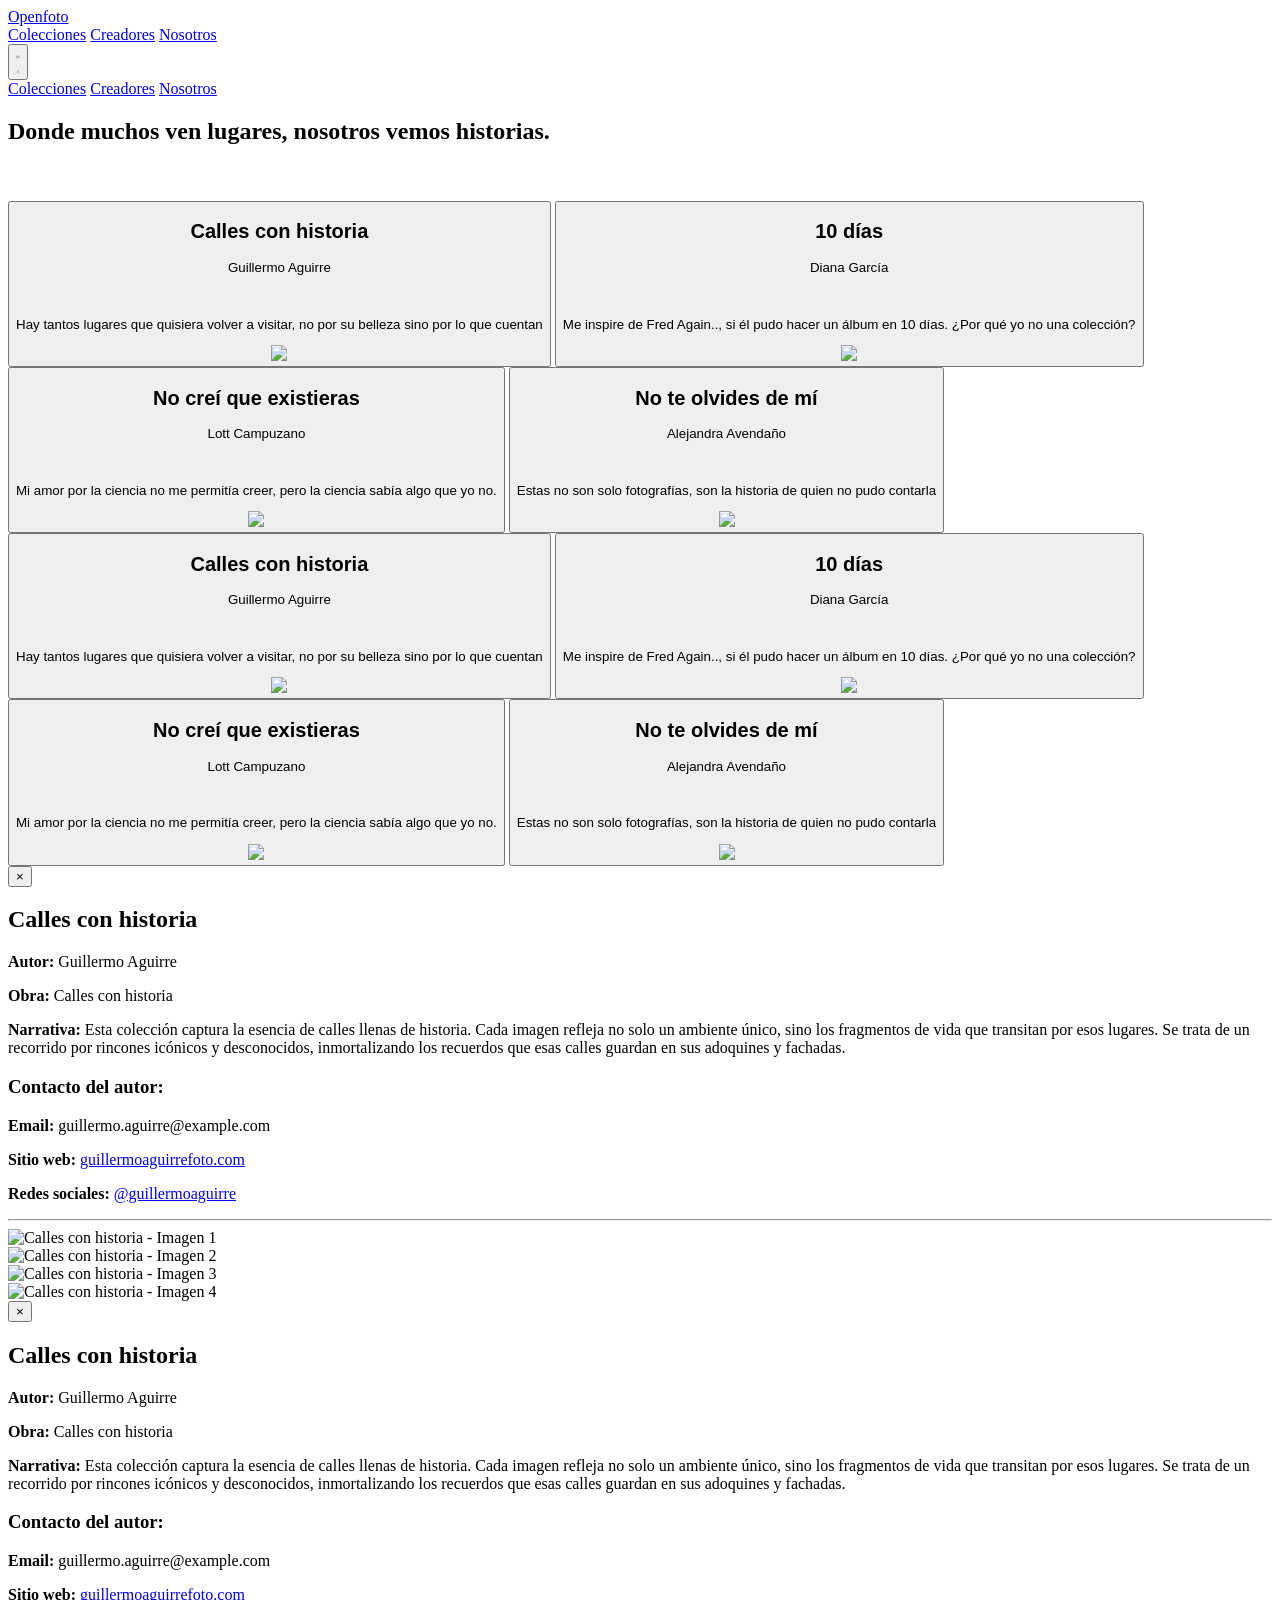
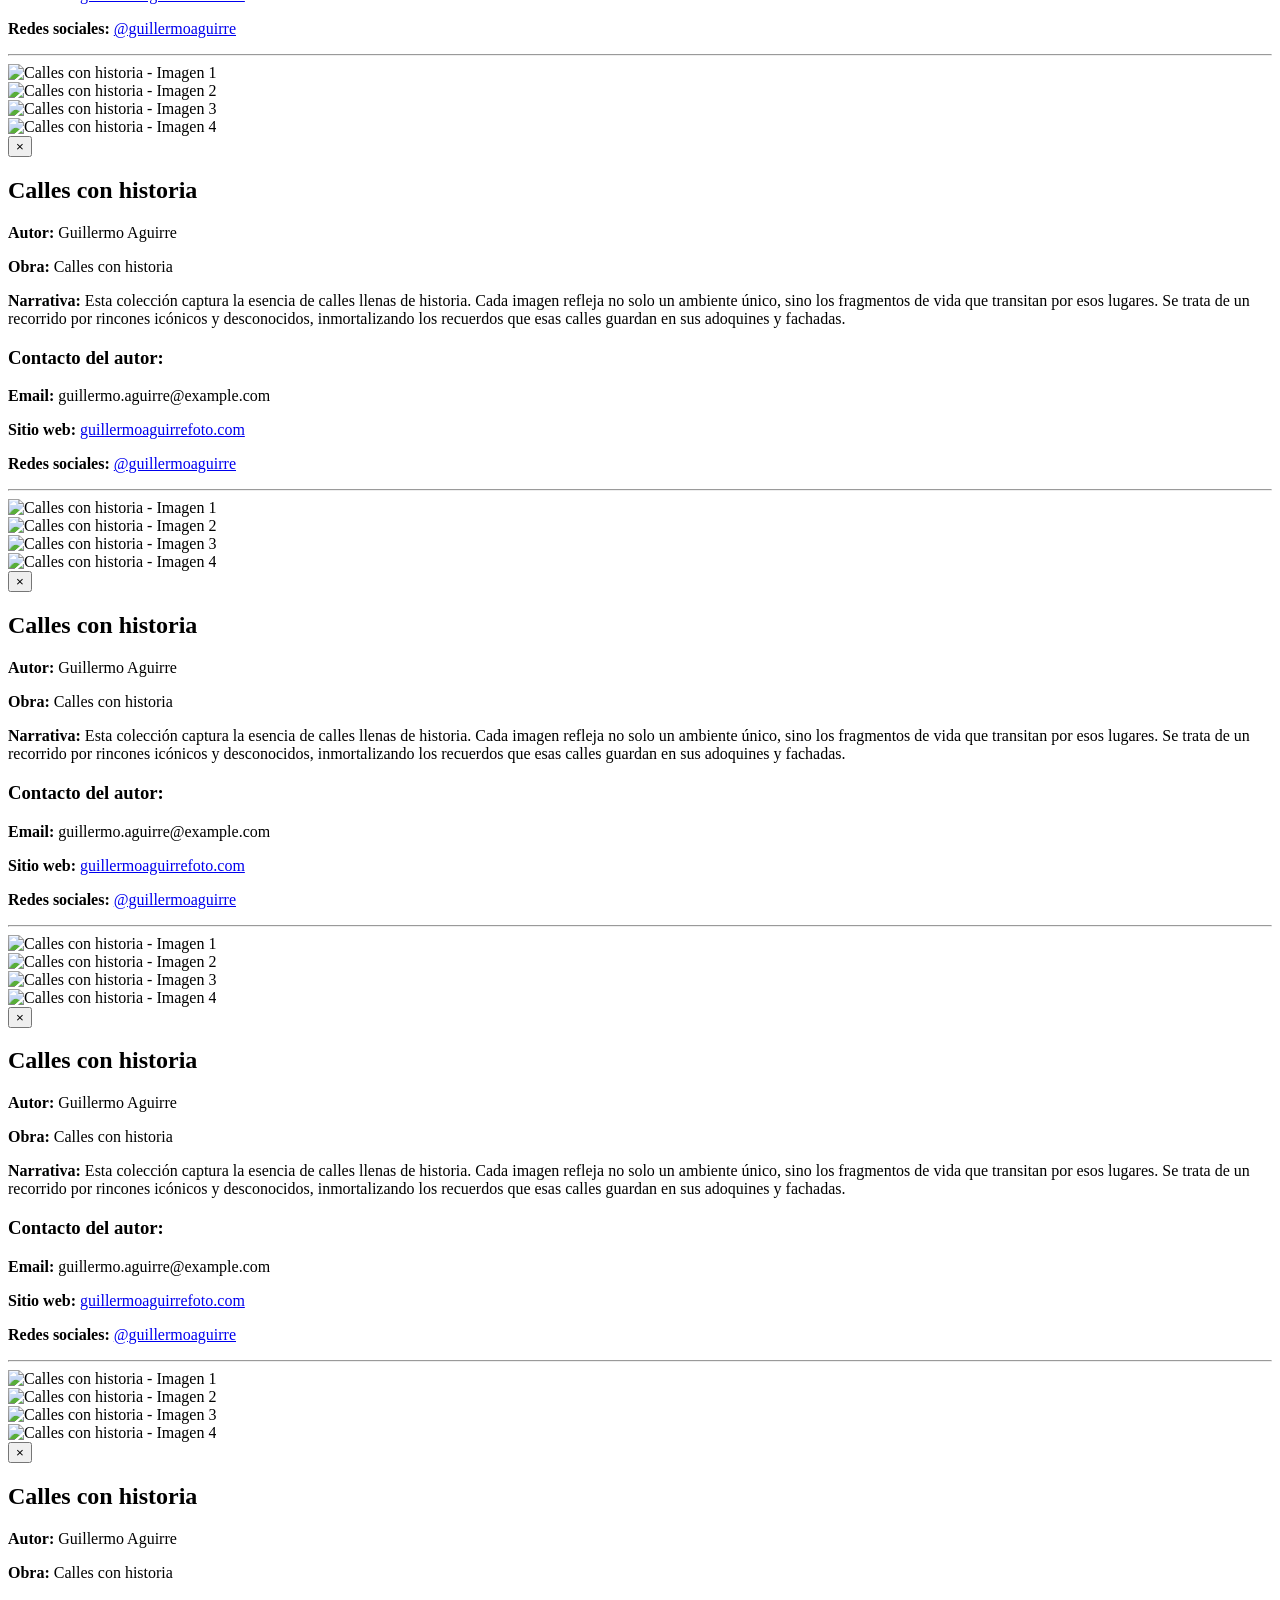
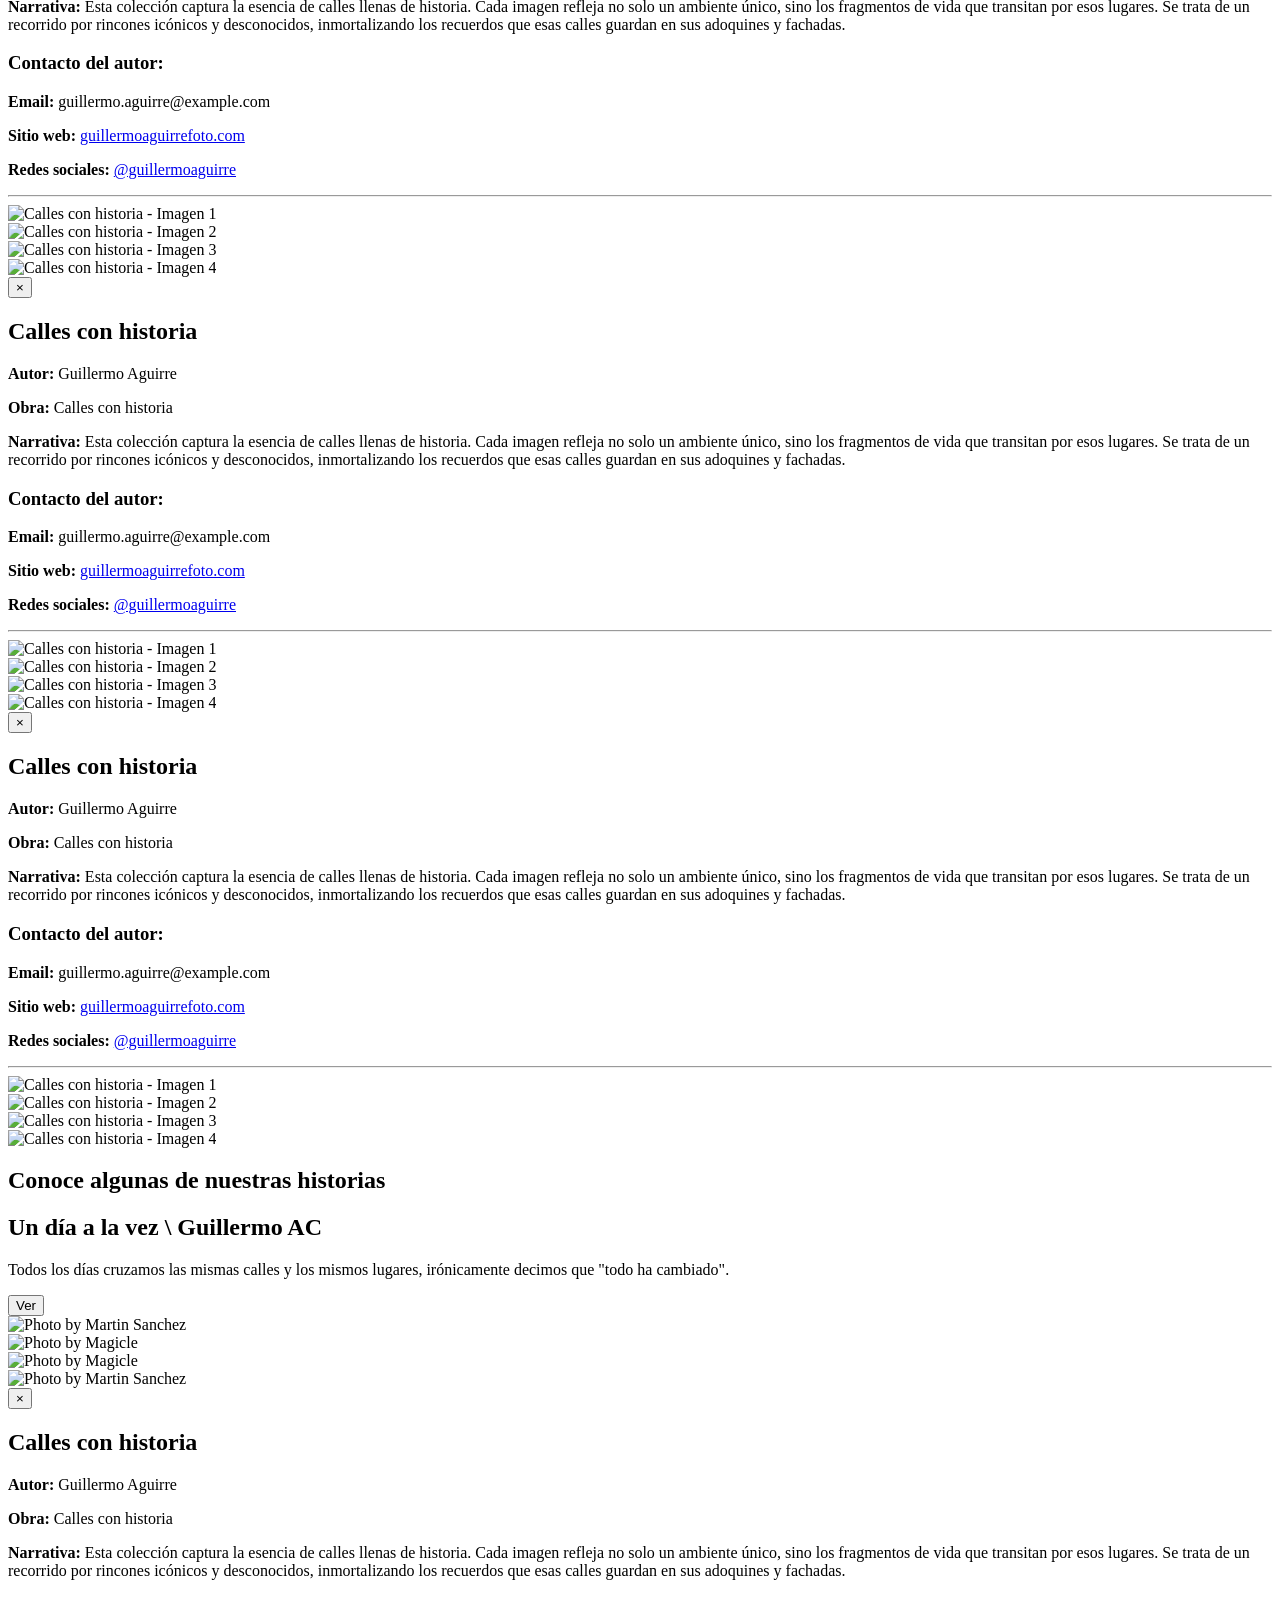
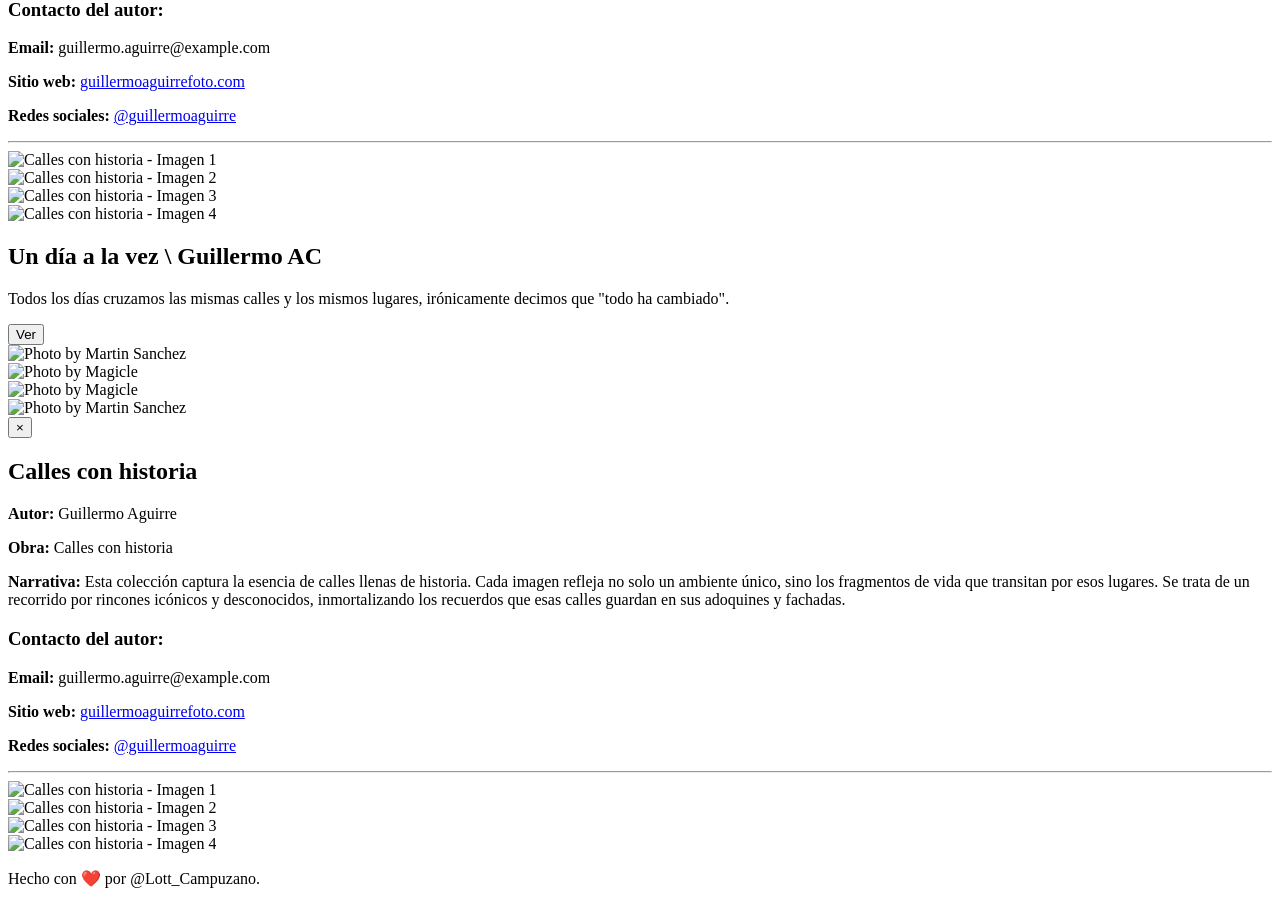
==== index.html @ e8ae9eb7 "Se corrijio la estructura del index Aweboooo" ====
<!DOCTYPE html>
<html lang="es">
<head>
    <meta charset="UTF-8">
    <meta content="width=device-width, initial-scale=1.0" name="viewport">
    <link href="./src/stylesTW.css" rel="stylesheet">
    <link href="https://fonts.googleapis.com" rel="preconnect">
    <link crossorigin href="https://fonts.gstatic.com" rel="preconnect">
    <link href="https://fonts.googleapis.com/css2?family=JetBrains+Mono:ital,wght@0,100..800;1,100..800&family=Noto+Serif:ital,wght@0,100..900;1,100..900&display=swap"
          rel="stylesheet">
    <link href="https://cdn.jsdelivr.net/npm/tailwindcss@3.3.3/dist/tailwind.min.css" rel="stylesheet">
    <title></title>
</head>
<body class="bg-zinc-900">
<header>

    <nav class="bg-zinc-900/60 backdrop-blur-sm py-2.5 z-50 fixed -top-1 right-0 left-0">
        <!-- Contenedor Principal -->
        <div class="flex items-center justify-between max-w-screen-xl px-4 mx-auto">
            <!-- Logo -->
            <a class="flex items-center" href="./index.html">
                <span class="text-xl font-semibold whitespace-nowrap text-zinc-50 ns-bold">Openfoto</span>
            </a>

            <!-- Menú de escritorio (visible en pantallas grandes) -->
            <div class="hidden lg:flex lg:space-x-8">
                <a class="block py-2 text-zinc-400 hover:text-yellow-600 jm-regular" href="./collections.html">Colecciones</a>
                <a class="block py-2 text-zinc-400 hover:text-yellow-600 jm-regular"
                   href="./creators.html">Creadores</a>
                <a class="block py-2 text-zinc-400 hover:text-yellow-600 jm-regular" href="./us.html">Nosotros</a>
            </div>

            <!-- Botón para menú móvil (visible solo en pantallas pequeñas) -->
            <button aria-controls="mobile-menu" aria-expanded="false"
                    class="lg:hidden inline-flex items-center p-2 text-sm text-zinc-400 hover:text-amber-500 rounded-lg focus:ring-2 focus:ring-zinc-600"
                    id="menu-toggle">
                <!-- Icono de hamburguesa -->
                <svg class="w-6 h-6" fill="none" id="menu-icon" stroke="currentColor" stroke-width="1.5"
                     viewBox="0 0 24 24" xmlns="http://www.w3.org/2000/svg">
                    <path d="M3.75 6.75h16.5M3.75 12h16.5m-16.5 5.25h16.5" stroke-linecap="round"
                          stroke-linejoin="round"/>
                </svg>
                <!-- Icono de cerrar -->
                <svg class="hidden w-6 h-6" fill="none" id="close-icon" stroke="currentColor"
                     stroke-width="1.5" viewBox="0 0 24 24" xmlns="http://www.w3.org/2000/svg">
                    <path d="M6 18 18 6M6 6l12 12" stroke-linecap="round" stroke-linejoin="round"/>
                </svg>
            </button>
        </div>

        <!-- Menú móvil (visible en pantallas pequeñas) -->
        <div class=" hidden flex flex-col items-start px-4 py-4" id="mobile-menu">
            <a class="block py-2 text-zinc-400 hover:text-yellow-600 jm-regular"
               href="./collections.html">Colecciones</a>
            <a class="block py-2 text-zinc-400 hover:text-yellow-600 jm-regular" href="./creators.html">Creadores</a>
            <a class="block py-2 text-zinc-400 hover:text-yellow-600 jm-regular" href="./us.html">Nosotros</a>
        </div>
    </nav>
</header>

<main>
    <section>

    </section>
    <section class="px-6 py-30 bg-w sm:py-15 lg:py-30 relative">
        <div class="container mx-auto">
            <!-- Título principal -->
            <h2 class="text-3xl ns-bold text-zinc-50 sm:text-3xl lg:text-5xl md:block">
                Donde muchos ven lugares, nosotros vemos
                <span class="block w-full ns-bold text-transparent bg-clip-text bg-gradient-to-r from-yellow-500 via-amber-600 to-red-700 lg:inline">
                historias.
            </span>
            </h2>
            <br>
            <br>
            <div class="grid grid-cols-2 gap-6 sm:grid-cols-2 md:grid-cols-4 lg:grid-cols-4">
                <!-- Primera Tarjeta -->
                <button class="relative" onclick="openModal('modal1')">
                    <div class="h-full relative overflow-clip group rounded-lg">
                        <div class="absolute bottom-0 lg:group-hover:top-0 left-0 w-full h-full lg:group-hover:bg-zinc-700/60 lg:group-hover:backdrop-blur-sm transition-all ease-in-out duration-500">
                            <div class="w-full h-full p-2 relative">
                                <div class="absolute bottom-0 lg:group-hover:bottom-24 text-white text-left transition-all ease-in-out duration-500">
                                    <h2 class="text-xl ns-bold text-zinc-50 mt-2 mb-0 pb-1">Calles con historia</h2>
                                    <p class="hidden lg:text-sm lg:block ns-light">Guillermo Aguirre</p>
                                    <br>
                                    <p class="hidden lg:group-hover:block text-sm jm-regular transition-all ease-in-out duration-500">
                                        Hay tantos lugares que quisiera volver a visitar, no por su belleza sino por lo
                                        que cuentan
                                    </p>
                                </div>
                            </div>
                        </div>
                        <img class="w-full h-48 sm:h-64 md:h-80 object-cover rounded-lg"
                             src="./src/img/20240801_142239.jpg">
                    </div>
                </button>

                <!-- Segunda Tarjeta -->
                <button class="relative" onclick="openModal('modal2')">
                    <div class="h-full relative overflow-clip group rounded-lg">
                        <div class="absolute bottom-0 lg:group-hover:top-0 left-0 w-full h-full lg:group-hover:bg-zinc-700/60 lg:group-hover:backdrop-blur-sm transition-all ease-in-out duration-500">
                            <div class="w-full h-full p-2 relative">
                                <div class="absolute bottom-0 lg:group-hover:bottom-24 text-white text-left transition-all ease-in-out duration-500">
                                    <h2 class="text-xl ns-bold text-zinc-50 mt-2 mb-0 pb-1">10 días</h2>
                                    <p class="hidden lg:text-sm lg:block ns-light">Diana García</p>
                                    <br>
                                    <p class="hidden lg:group-hover:block text-sm jm-regular transition-all ease-in-out duration-500">
                                        Me inspire de Fred Again.., si él pudo hacer un álbum en 10 días. ¿Por qué yo no
                                        una colección?
                                    </p>
                                </div>
                            </div>
                        </div>
                        <img class="w-full h-48 sm:h-64 md:h-80 object-cover rounded-lg"
                             src="./src/img/20250406_175626.jpg">
                    </div>
                </button>

                <!-- Tercera Tarjeta -->
                <button class="relative" onclick="openModal('modal3')">
                    <div class="h-full relative overflow-clip group rounded-lg">
                        <div class="absolute bottom-0 lg:group-hover:top-0 left-0 w-full h-full lg:group-hover:bg-zinc-700/60 lg:group-hover:backdrop-blur-sm transition-all ease-in-out duration-500">
                            <div class="w-full h-full p-2 relative">
                                <div class="absolute bottom-0 lg:group-hover:bottom-24 text-zinc-50 text-left transition-all ease-in-out duration-500">
                                    <h2 class="text-xl ns-bold text-zinc-50 mt-2 mb-0 pb-1">No creí que existieras</h2>
                                    <p class="hidden lg:text-sm lg:block ns-light">Lott Campuzano</p>
                                    <br>
                                    <p class="hidden lg:group-hover:block text-sm jm-regular transition-all ease-in-out duration-500">
                                        Mi amor por la ciencia no me permitía creer, pero la ciencia sabía algo que yo
                                        no.
                                    </p>
                                </div>
                            </div>
                        </div>
                        <img class="w-full h-48 sm:h-64 md:h-80 object-cover rounded-lg"
                             src="./src/img/20250405_182436 (2).jpg">
                    </div>
                </button>

                <!-- Cuarta Tarjeta -->
                <button class="relative" onclick="openModal('modal4')">
                    <div class="h-full relative overflow-clip group rounded-lg">
                        <div class="absolute bottom-0 lg:group-hover:top-0 left-0 w-full h-full lg:group-hover:bg-zinc-700/60 lg:group-hover:backdrop-blur-sm transition-all ease-in-out duration-500">
                            <div class="w-full h-full p-2 relative">
                                <div class="absolute bottom-0 lg:group-hover:bottom-24 text-white text-left transition-all ease-in-out duration-500">
                                    <h2 class="text-xl ns-bold text-zinc-50 mt-2 mb-0 pb-1">No te olvides de mí</h2>
                                    <p class="hidden lg:text-sm lg:block ns-light">Alejandra Avendaño</p>
                                    <br>
                                    <p class="hidden lg:group-hover:block text-sm jm-regular transition-all ease-in-out duration-500">
                                        Estas no son solo fotografías, son la historia de quien no pudo contarla
                                    </p>
                                </div>
                            </div>
                        </div>
                        <img class="w-full h-48 sm:h-64 md:h-80 object-cover rounded-lg"
                             src="./src/img/20240920_115804.jpg">
                    </div>
                </button>

                <!-- Primera Tarjeta -->
                <button class="relative" onclick="openModal('modal5')">
                    <div class="h-full relative overflow-clip group rounded-lg">
                        <div class="absolute bottom-0 lg:group-hover:top-0 left-0 w-full h-full lg:group-hover:bg-zinc-700/60 lg:group-hover:backdrop-blur-sm transition-all ease-in-out duration-500">
                            <div class="w-full h-full p-2 relative">
                                <div class="absolute bottom-0 lg:group-hover:bottom-24 text-white text-left transition-all ease-in-out duration-500">
                                    <h2 class="text-xl ns-bold text-zinc-50 mt-2 mb-0 pb-1">Calles con historia</h2>
                                    <p class="hidden lg:text-sm lg:block ns-light">Guillermo Aguirre</p>
                                    <br>
                                    <p class="hidden lg:group-hover:block text-sm jm-regular transition-all ease-in-out duration-500">
                                        Hay tantos lugares que quisiera volver a visitar, no por su belleza sino por lo
                                        que cuentan
                                    </p>
                                </div>
                            </div>
                        </div>
                        <img class="w-full h-48 sm:h-64 md:h-80 object-cover rounded-lg"
                             src="./src/img/20240801_142239.jpg">
                    </div>
                </button>

                <!-- Segunda Tarjeta -->
                <button class="relative" onclick="openModal('modal6')">
                    <div class="h-full relative overflow-clip group rounded-lg">
                        <div class="absolute bottom-0 lg:group-hover:top-0 left-0 w-full h-full lg:group-hover:bg-zinc-700/60 lg:group-hover:backdrop-blur-sm transition-all ease-in-out duration-500">
                            <div class="w-full h-full p-2 relative">
                                <div class="absolute bottom-0 lg:group-hover:bottom-24 text-white text-left transition-all ease-in-out duration-500">
                                    <h2 class="text-xl ns-bold text-zinc-50 mt-2 mb-0 pb-1">10 días</h2>
                                    <p class="hidden lg:text-sm lg:block ns-light">Diana García</p>
                                    <br>
                                    <p class="hidden lg:group-hover:block text-sm jm-regular transition-all ease-in-out duration-500">
                                        Me inspire de Fred Again.., si él pudo hacer un álbum en 10 días. ¿Por qué yo no
                                        una colección?
                                    </p>
                                </div>
                            </div>
                        </div>
                        <img class="w-full h-48 sm:h-64 md:h-80 object-cover rounded-lg"
                             src="./src/img/20250406_175626.jpg">
                    </div>
                </button>

                <!-- Tercera Tarjeta -->
                <button class="relative" onclick="openModal('modal7')">
                    <div class="h-full relative overflow-clip group rounded-lg">
                        <div class="absolute bottom-0 lg:group-hover:top-0 left-0 w-full h-full lg:group-hover:bg-zinc-700/60 lg:group-hover:backdrop-blur-sm transition-all ease-in-out duration-500">
                            <div class="w-full h-full p-2 relative">
                                <div class="absolute bottom-0 lg:group-hover:bottom-24 text-zinc-50 text-left transition-all ease-in-out duration-500">
                                    <h2 class="text-xl ns-bold text-zinc-50 mt-2 mb-0 pb-1">No creí que existieras</h2>
                                    <p class="hidden lg:text-sm lg:block ns-light">Lott Campuzano</p>
                                    <br>
                                    <p class="hidden lg:group-hover:block text-sm jm-regular transition-all ease-in-out duration-500">
                                        Mi amor por la ciencia no me permitía creer, pero la ciencia sabía algo que yo
                                        no.
                                    </p>
                                </div>
                            </div>
                        </div>
                        <img class="w-full h-48 sm:h-64 md:h-80 object-cover rounded-lg"
                             src="./src/img/20250405_182436 (2).jpg">
                    </div>
                </button>

                <!-- Cuarta Tarjeta -->
                <button class="relative" onclick="openModal('modal8')">
                    <div class="h-full relative overflow-clip group rounded-lg">
                        <div class="absolute bottom-0 lg:group-hover:top-0 left-0 w-full h-full lg:group-hover:bg-zinc-700/60 lg:group-hover:backdrop-blur-sm transition-all ease-in-out duration-500">
                            <div class="w-full h-full p-2 relative">
                                <div class="absolute bottom-0 lg:group-hover:bottom-24 text-white text-left transition-all ease-in-out duration-500">
                                    <h2 class="text-xl ns-bold text-zinc-50 mt-2 mb-0 pb-1">No te olvides de mí</h2>
                                    <p class="hidden lg:text-sm lg:block ns-light">Alejandra Avendaño</p>
                                    <br>
                                    <p class="hidden lg:group-hover:block text-sm jm-regular transition-all ease-in-out duration-500">
                                        Estas no son solo fotografías, son la historia de quien no pudo contarla
                                    </p>
                                </div>
                            </div>
                        </div>
                        <img class="w-full h-48 sm:h-64 md:h-80 object-cover rounded-lg"
                             src="./src/img/20240920_115804.jpg">
                    </div>
                </button>
            </div>
        </div>
        <div class="fixed inset-0 bg-zinc-900/60 backdrop-blur-sm hidden items-center justify-center z-50 overflow-y-auto py-10"
             id="modal1">
            <div class="bg-zinc-800 p-6 rounded-lg max-w-4xl w-full mx-auto text-left shadow-2xl shadow-zinc-300/50">
                <!-- Botón de cerrar -->
                <button class="text-zinc-50 hover:text-white float-right text-xl font-bold"
                        onclick="closeModal('modal1')">&times;
                </button>

                <!-- Título y descripción -->
                <h2 class="text-zinc-50 text-2xl ns-bold mb-4">Calles con historia</h2>
                <p class="jm-regular text-zinc-50 mb-2"><strong>Autor:</strong> Guillermo Aguirre</p>
                <p class="jm-regular text-zinc-50 mb-2"><strong>Obra:</strong> Calles con historia</p>
                <p class="jm-regular text-zinc-50 mb-4"><strong>Narrativa:</strong> Esta colección captura la esencia de
                    calles llenas de historia. Cada imagen refleja no solo un ambiente único, sino los fragmentos de
                    vida que transitan por esos lugares. Se trata de un recorrido por rincones icónicos y desconocidos,
                    inmortalizando los recuerdos que esas calles guardan en sus adoquines y fachadas.</p>
                <h3 class="text-zinc-50 text-xl ns-bold mb-2">Contacto del autor:</h3>
                <p class="jm-regular text-zinc-50 mb-2"><strong>Email:</strong> guillermo.aguirre@example.com</p>
                <p class="jm-regular text-zinc-50 mb-2"><strong>Sitio web:</strong> <a
                        class="text-amber-600 underline hover:text-amber-500" href="https://guillermoaguirrefoto.com"
                        target="_blank">guillermoaguirrefoto.com</a></p>
                <p class="jm-regular text-zinc-50"><strong>Redes sociales:</strong> <a
                        class="text-amber-600 underline hover:text-amber-500"
                        href="https://instagram.com/guillermoaguirre" target="_blank">@guillermoaguirre</a></p>
                <hr class="my-4 border-zinc-700">

                <!-- Información de contacto -->


                <!-- Contenedor de Galería -->
                <div class="p-0 rounded-lg shadow-lg pt-2">
                    <div class="grid grid-cols-2 md:grid-cols-3 gap-4">
                        <!-- Imagen 1 -->
                        <div class="group relative flex h-48 items-end overflow-hidden rounded-lg bg-gray-100 shadow-lg md:col-span-2 md:h-80">
                            <img alt="Calles con historia - Imagen 1"
                                 class="h-full w-full object-cover rounded-lg shadow-md"
                                 src="./src/img/20240801_142239.jpg">
                        </div>
                        <!-- Imagen 2 -->
                        <div class="rgroup relative flex h-48 items-end overflow-hidden rounded-lg bg-gray-100 shadow-lg md:h-80">
                            <img alt="Calles con historia - Imagen 2"
                                 class="h-full w-full object-cover rounded-lg shadow-md"
                                 src="./src/img/20240801_142239.jpg">
                        </div>
                        <!-- Imagen 3 -->
                        <div class="group relative flex h-48 items-end overflow-hidden rounded-lg bg-gray-100 shadow-lg md:h-80">
                            <img alt="Calles con historia - Imagen 3"
                                 class="h-full w-full object-cover rounded-lg shadow-md"
                                 src="./src/img/20240801_142239.jpg">
                        </div>
                        <!-- Imagen 4 -->
                        <div class="group relative flex h-48 items-end overflow-hidden rounded-lg bg-gray-100 shadow-lg md:col-span-2 md:h-80">
                            <img alt="Calles con historia - Imagen 4"
                                 class="h-full w-full object-cover rounded-lg shadow-md"
                                 src="./src/img/20240801_142239.jpg">
                        </div>
                    </div>
                </div>
            </div>
        </div>

        <!-- Modal 2 -->
        <div class="fixed inset-0 bg-zinc-900/60 backdrop-blur-sm hidden items-center justify-center z-50" id="modal2">
            <div class="  bg-zinc-800 p-6 rounded-lg max-w-4xl w-full mx-auto text-left shadow-2xl shadow-zinc-300/50">
                <!-- Botón de cerrar -->
                <button class="text-zinc-50 hover:text-white float-right text-xl font-bold"
                        onclick="closeModal('modal2')">&times;
                </button>

                <h2 class="text-zinc-50 text-2xl ns-bold mb-4">Calles con historia</h2>
                <p class="jm-regular text-zinc-50 mb-2"><strong>Autor:</strong> Guillermo Aguirre</p>
                <p class="jm-regular text-zinc-50 mb-2"><strong>Obra:</strong> Calles con historia</p>
                <p class="jm-regular text-zinc-50 mb-4"><strong>Narrativa:</strong> Esta colección captura la esencia de
                    calles llenas de historia. Cada imagen refleja no solo un ambiente único, sino los fragmentos de
                    vida que transitan por esos lugares. Se trata de un recorrido por rincones icónicos y desconocidos,
                    inmortalizando los recuerdos que esas calles guardan en sus adoquines y fachadas.</p>
                <h3 class="text-zinc-50 text-xl ns-bold mb-2">Contacto del autor:</h3>
                <p class="jm-regular text-zinc-50 mb-2"><strong>Email:</strong> guillermo.aguirre@example.com</p>
                <p class="jm-regular text-zinc-50 mb-2"><strong>Sitio web:</strong> <a
                        class="text-amber-600 underline hover:text-amber-500" href="https://guillermoaguirrefoto.com"
                        target="_blank">guillermoaguirrefoto.com</a></p>
                <p class="jm-regular text-zinc-50"><strong>Redes sociales:</strong> <a
                        class="text-amber-600 underline hover:text-amber-500"
                        href="https://instagram.com/guillermoaguirre" target="_blank">@guillermoaguirre</a></p>
                <hr class="my-4 border-zinc-700">

                <!-- Información de contacto -->


                <!-- Contenedor de Galería -->
                <div class="p-0 rounded-lg shadow-lg pt-2">
                    <div class="grid grid-cols-2 md:grid-cols-3 gap-4">
                        <!-- Imagen 1 -->
                        <div class="group relative flex h-48 items-end overflow-hidden rounded-lg bg-gray-100 shadow-lg md:col-span-2 md:h-80">
                            <img alt="Calles con historia - Imagen 1"
                                 class="h-full w-full object-cover rounded-lg shadow-md"
                                 src="./src/img/20240801_142239.jpg">
                        </div>
                        <!-- Imagen 2 -->
                        <div class="rgroup relative flex h-48 items-end overflow-hidden rounded-lg bg-gray-100 shadow-lg md:h-80">
                            <img alt="Calles con historia - Imagen 2"
                                 class="h-full w-full object-cover rounded-lg shadow-md"
                                 src="./src/img/20240801_142239.jpg">
                        </div>
                        <!-- Imagen 3 -->
                        <div class="group relative flex h-48 items-end overflow-hidden rounded-lg bg-gray-100 shadow-lg md:h-80">
                            <img alt="Calles con historia - Imagen 3"
                                 class="h-full w-full object-cover rounded-lg shadow-md"
                                 src="./src/img/20240801_142239.jpg">
                        </div>
                        <!-- Imagen 4 -->
                        <div class="group relative flex h-48 items-end overflow-hidden rounded-lg bg-gray-100 shadow-lg md:col-span-2 md:h-80">
                            <img alt="Calles con historia - Imagen 4"
                                 class="h-full w-full object-cover rounded-lg shadow-md"
                                 src="./src/img/20240801_142239.jpg">
                        </div>
                    </div>
                </div>
            </div>
        </div>

        <!-- Modal 3 -->
        <div class="fixed inset-0 bg-zinc-900/60 backdrop-blur-sm hidden items-center justify-center z-50" id="modal3">
            <div class="  bg-zinc-800 p-6 rounded-lg max-w-4xl w-full mx-auto text-left shadow-2xl shadow-zinc-300/50">
                <!-- Botón de cerrar -->
                <button class="text-zinc-50 hover:text-white float-right text-xl font-bold"
                        onclick="closeModal('modal3')">&times;
                </button>

                <!-- Título y descripción -->
                <h2 class="text-zinc-50 text-2xl ns-bold mb-4">Calles con historia</h2>
                <p class="jm-regular text-zinc-50 mb-2"><strong>Autor:</strong> Guillermo Aguirre</p>
                <p class="jm-regular text-zinc-50 mb-2"><strong>Obra:</strong> Calles con historia</p>
                <p class="jm-regular text-zinc-50 mb-4"><strong>Narrativa:</strong> Esta colección captura la esencia de
                    calles llenas de historia. Cada imagen refleja no solo un ambiente único, sino los fragmentos de
                    vida que transitan por esos lugares. Se trata de un recorrido por rincones icónicos y desconocidos,
                    inmortalizando los recuerdos que esas calles guardan en sus adoquines y fachadas.</p>
                <h3 class="text-zinc-50 text-xl ns-bold mb-2">Contacto del autor:</h3>
                <p class="jm-regular text-zinc-50 mb-2"><strong>Email:</strong> guillermo.aguirre@example.com</p>
                <p class="jm-regular text-zinc-50 mb-2"><strong>Sitio web:</strong> <a
                        class="text-amber-600 underline hover:text-amber-500" href="https://guillermoaguirrefoto.com"
                        target="_blank">guillermoaguirrefoto.com</a></p>
                <p class="jm-regular text-zinc-50"><strong>Redes sociales:</strong> <a
                        class="text-amber-600 underline hover:text-amber-500"
                        href="https://instagram.com/guillermoaguirre" target="_blank">@guillermoaguirre</a></p>
                <hr class="my-4 border-zinc-700">

                <!-- Información de contacto -->


                <!-- Contenedor de Galería -->
                <div class="p-0 rounded-lg shadow-lg pt-2">
                    <div class="grid grid-cols-2 md:grid-cols-3 gap-4">
                        <!-- Imagen 1 -->
                        <div class="group relative flex h-48 items-end overflow-hidden rounded-lg bg-gray-100 shadow-lg md:col-span-2 md:h-80">
                            <img alt="Calles con historia - Imagen 1"
                                 class="h-full w-full object-cover rounded-lg shadow-md"
                                 src="./src/img/20240801_142239.jpg">
                        </div>
                        <!-- Imagen 2 -->
                        <div class="rgroup relative flex h-48 items-end overflow-hidden rounded-lg bg-gray-100 shadow-lg md:h-80">
                            <img alt="Calles con historia - Imagen 2"
                                 class="h-full w-full object-cover rounded-lg shadow-md"
                                 src="./src/img/20240801_142239.jpg">
                        </div>
                        <!-- Imagen 3 -->
                        <div class="group relative flex h-48 items-end overflow-hidden rounded-lg bg-gray-100 shadow-lg md:h-80">
                            <img alt="Calles con historia - Imagen 3"
                                 class="h-full w-full object-cover rounded-lg shadow-md"
                                 src="./src/img/20240801_142239.jpg">
                        </div>
                        <!-- Imagen 4 -->
                        <div class="group relative flex h-48 items-end overflow-hidden rounded-lg bg-gray-100 shadow-lg md:col-span-2 md:h-80">
                            <img alt="Calles con historia - Imagen 4"
                                 class="h-full w-full object-cover rounded-lg shadow-md"
                                 src="./src/img/20240801_142239.jpg">
                        </div>
                    </div>
                </div>
            </div>
        </div>

        <!-- Modal 4 -->
        <div class="fixed inset-0 bg-zinc-900/60 backdrop-blur-sm hidden items-center justify-center z-50" id="modal4">
            <div class="  bg-zinc-800 p-6 rounded-lg max-w-4xl w-full mx-auto text-left shadow-2xl shadow-zinc-300/50">
                <!-- Botón de cerrar -->
                <button class="text-zinc-50 hover:text-white float-right text-xl font-bold"
                        onclick="closeModal('modal4')">&times;
                </button>

                <!-- Título y descripción -->
                <h2 class="text-zinc-50 text-2xl ns-bold mb-4">Calles con historia</h2>
                <p class="jm-regular text-zinc-50 mb-2"><strong>Autor:</strong> Guillermo Aguirre</p>
                <p class="jm-regular text-zinc-50 mb-2"><strong>Obra:</strong> Calles con historia</p>
                <p class="jm-regular text-zinc-50 mb-4"><strong>Narrativa:</strong> Esta colección captura la esencia de
                    calles llenas de historia. Cada imagen refleja no solo un ambiente único, sino los fragmentos de
                    vida que transitan por esos lugares. Se trata de un recorrido por rincones icónicos y desconocidos,
                    inmortalizando los recuerdos que esas calles guardan en sus adoquines y fachadas.</p>
                <h3 class="text-zinc-50 text-xl ns-bold mb-2">Contacto del autor:</h3>
                <p class="jm-regular text-zinc-50 mb-2"><strong>Email:</strong> guillermo.aguirre@example.com</p>
                <p class="jm-regular text-zinc-50 mb-2"><strong>Sitio web:</strong> <a
                        class="text-amber-600 underline hover:text-amber-500" href="https://guillermoaguirrefoto.com"
                        target="_blank">guillermoaguirrefoto.com</a></p>
                <p class="jm-regular text-zinc-50"><strong>Redes sociales:</strong> <a
                        class="text-amber-600 underline hover:text-amber-500"
                        href="https://instagram.com/guillermoaguirre" target="_blank">@guillermoaguirre</a></p>
                <hr class="my-4 border-zinc-700">

                <!-- Información de contacto -->


                <!-- Contenedor de Galería -->
                <div class="p-0 rounded-lg shadow-lg pt-2">
                    <div class="grid grid-cols-2 md:grid-cols-3 gap-4">
                        <!-- Imagen 1 -->
                        <div class="group relative flex h-48 items-end overflow-hidden rounded-lg bg-gray-100 shadow-lg md:col-span-2 md:h-80">
                            <img alt="Calles con historia - Imagen 1"
                                 class="h-full w-full object-cover rounded-lg shadow-md"
                                 src="./src/img/20240801_142239.jpg">
                        </div>
                        <!-- Imagen 2 -->
                        <div class="rgroup relative flex h-48 items-end overflow-hidden rounded-lg bg-gray-100 shadow-lg md:h-80">
                            <img alt="Calles con historia - Imagen 2"
                                 class="h-full w-full object-cover rounded-lg shadow-md"
                                 src="./src/img/20240801_142239.jpg">
                        </div>
                        <!-- Imagen 3 -->
                        <div class="group relative flex h-48 items-end overflow-hidden rounded-lg bg-gray-100 shadow-lg md:h-80">
                            <img alt="Calles con historia - Imagen 3"
                                 class="h-full w-full object-cover rounded-lg shadow-md"
                                 src="./src/img/20240801_142239.jpg">
                        </div>
                        <!-- Imagen 4 -->
                        <div class="group relative flex h-48 items-end overflow-hidden rounded-lg bg-gray-100 shadow-lg md:col-span-2 md:h-80">
                            <img alt="Calles con historia - Imagen 4"
                                 class="h-full w-full object-cover rounded-lg shadow-md"
                                 src="./src/img/20240801_142239.jpg">
                        </div>
                    </div>
                </div>
            </div>
        </div>

        <div class="fixed inset-0 bg-zinc-900/60 backdrop-blur-sm hidden items-center justify-center z-50" id="modal5">
            <div class="  bg-zinc-800 p-6 rounded-lg max-w-4xl w-full mx-auto text-left shadow-2xl shadow-zinc-300/50">
                <!-- Botón de cerrar -->
                <button class="text-zinc-50 hover:text-white float-right text-xl font-bold"
                        onclick="closeModal('modal5')">&times;
                </button>

                <h2 class="text-zinc-50 text-2xl ns-bold mb-4">Calles con historia</h2>
                <p class="jm-regular text-zinc-50 mb-2"><strong>Autor:</strong> Guillermo Aguirre</p>
                <p class="jm-regular text-zinc-50 mb-2"><strong>Obra:</strong> Calles con historia</p>
                <p class="jm-regular text-zinc-50 mb-4"><strong>Narrativa:</strong> Esta colección captura la esencia de
                    calles llenas de historia. Cada imagen refleja no solo un ambiente único, sino los fragmentos de
                    vida que transitan por esos lugares. Se trata de un recorrido por rincones icónicos y desconocidos,
                    inmortalizando los recuerdos que esas calles guardan en sus adoquines y fachadas.</p>
                <h3 class="text-zinc-50 text-xl ns-bold mb-2">Contacto del autor:</h3>
                <p class="jm-regular text-zinc-50 mb-2"><strong>Email:</strong> guillermo.aguirre@example.com</p>
                <p class="jm-regular text-zinc-50 mb-2"><strong>Sitio web:</strong> <a
                        class="text-amber-600 underline hover:text-amber-500" href="https://guillermoaguirrefoto.com"
                        target="_blank">guillermoaguirrefoto.com</a></p>
                <p class="jm-regular text-zinc-50"><strong>Redes sociales:</strong> <a
                        class="text-amber-600 underline hover:text-amber-500"
                        href="https://instagram.com/guillermoaguirre" target="_blank">@guillermoaguirre</a></p>
                <hr class="my-4 border-zinc-700">

                <!-- Información de contacto -->


                <!-- Contenedor de Galería -->
                <div class="p-0 rounded-lg shadow-lg pt-2">
                    <div class="grid grid-cols-2 md:grid-cols-3 gap-4">
                        <!-- Imagen 1 -->
                        <div class="group relative flex h-48 items-end overflow-hidden rounded-lg bg-gray-100 shadow-lg md:col-span-2 md:h-80">
                            <img alt="Calles con historia - Imagen 1"
                                 class="h-full w-full object-cover rounded-lg shadow-md"
                                 src="./src/img/20240801_142239.jpg">
                        </div>
                        <!-- Imagen 2 -->
                        <div class="rgroup relative flex h-48 items-end overflow-hidden rounded-lg bg-gray-100 shadow-lg md:h-80">
                            <img alt="Calles con historia - Imagen 2"
                                 class="h-full w-full object-cover rounded-lg shadow-md"
                                 src="./src/img/20240801_142239.jpg">
                        </div>
                        <!-- Imagen 3 -->
                        <div class="group relative flex h-48 items-end overflow-hidden rounded-lg bg-gray-100 shadow-lg md:h-80">
                            <img alt="Calles con historia - Imagen 3"
                                 class="h-full w-full object-cover rounded-lg shadow-md"
                                 src="./src/img/20240801_142239.jpg">
                        </div>
                        <!-- Imagen 4 -->
                        <div class="group relative flex h-48 items-end overflow-hidden rounded-lg bg-gray-100 shadow-lg md:col-span-2 md:h-80">
                            <img alt="Calles con historia - Imagen 4"
                                 class="h-full w-full object-cover rounded-lg shadow-md"
                                 src="./src/img/20240801_142239.jpg">
                        </div>
                    </div>
                </div>
            </div>
        </div>

        <!-- Modal 2 -->
        <div class="fixed inset-0 bg-zinc-900/60 backdrop-blur-sm hidden items-center justify-center z-50" id="modal6">
            <div class="  bg-zinc-800 p-6 rounded-lg max-w-4xl w-full mx-auto text-left shadow-2xl shadow-zinc-300/50">
                <!-- Botón de cerrar -->
                <button class="text-zinc-50 hover:text-white float-right text-xl font-bold"
                        onclick="closeModal('modal6')">&times;
                </button>

                <!-- Título y descripción -->
                <h2 class="text-zinc-50 text-2xl ns-bold mb-4">Calles con historia</h2>
                <p class="jm-regular text-zinc-50 mb-2"><strong>Autor:</strong> Guillermo Aguirre</p>
                <p class="jm-regular text-zinc-50 mb-2"><strong>Obra:</strong> Calles con historia</p>
                <p class="jm-regular text-zinc-50 mb-4"><strong>Narrativa:</strong> Esta colección captura la esencia de
                    calles llenas de historia. Cada imagen refleja no solo un ambiente único, sino los fragmentos de
                    vida que transitan por esos lugares. Se trata de un recorrido por rincones icónicos y desconocidos,
                    inmortalizando los recuerdos que esas calles guardan en sus adoquines y fachadas.</p>
                <h3 class="text-zinc-50 text-xl ns-bold mb-2">Contacto del autor:</h3>
                <p class="jm-regular text-zinc-50 mb-2"><strong>Email:</strong> guillermo.aguirre@example.com</p>
                <p class="jm-regular text-zinc-50 mb-2"><strong>Sitio web:</strong> <a
                        class="text-amber-600 underline hover:text-amber-500" href="https://guillermoaguirrefoto.com"
                        target="_blank">guillermoaguirrefoto.com</a></p>
                <p class="jm-regular text-zinc-50"><strong>Redes sociales:</strong> <a
                        class="text-amber-600 underline hover:text-amber-500"
                        href="https://instagram.com/guillermoaguirre" target="_blank">@guillermoaguirre</a></p>
                <hr class="my-4 border-zinc-700">

                <!-- Información de contacto -->


                <!-- Contenedor de Galería -->
                <div class="p-0 rounded-lg shadow-lg pt-2">
                    <div class="grid grid-cols-2 md:grid-cols-3 gap-4">
                        <!-- Imagen 1 -->
                        <div class="group relative flex h-48 items-end overflow-hidden rounded-lg bg-gray-100 shadow-lg md:col-span-2 md:h-80">
                            <img alt="Calles con historia - Imagen 1"
                                 class="h-full w-full object-cover rounded-lg shadow-md"
                                 src="./src/img/20240801_142239.jpg">
                        </div>
                        <!-- Imagen 2 -->
                        <div class="rgroup relative flex h-48 items-end overflow-hidden rounded-lg bg-gray-100 shadow-lg md:h-80">
                            <img alt="Calles con historia - Imagen 2"
                                 class="h-full w-full object-cover rounded-lg shadow-md"
                                 src="./src/img/20240801_142239.jpg">
                        </div>
                        <!-- Imagen 3 -->
                        <div class="group relative flex h-48 items-end overflow-hidden rounded-lg bg-gray-100 shadow-lg md:h-80">
                            <img alt="Calles con historia - Imagen 3"
                                 class="h-full w-full object-cover rounded-lg shadow-md"
                                 src="./src/img/20240801_142239.jpg">
                        </div>
                        <!-- Imagen 4 -->
                        <div class="group relative flex h-48 items-end overflow-hidden rounded-lg bg-gray-100 shadow-lg md:col-span-2 md:h-80">
                            <img alt="Calles con historia - Imagen 4"
                                 class="h-full w-full object-cover rounded-lg shadow-md"
                                 src="./src/img/20240801_142239.jpg">
                        </div>
                    </div>
                </div>
            </div>
        </div>

        <!-- Modal 3 -->
        <div class="fixed inset-0 bg-zinc-900/60 backdrop-blur-sm hidden items-center justify-center z-50" id="modal7">
            <div class="  bg-zinc-800 p-6 rounded-lg max-w-4xl w-full mx-auto text-left shadow-2xl shadow-zinc-300/50">
                <!-- Botón de cerrar -->
                <button class="text-zinc-50 hover:text-white float-right text-xl font-bold"
                        onclick="closeModal('modal7')">&times;
                </button>

                <!-- Título y descripción -->
                <h2 class="text-zinc-50 text-2xl ns-bold mb-4">Calles con historia</h2>
                <p class="jm-regular text-zinc-50 mb-2"><strong>Autor:</strong> Guillermo Aguirre</p>
                <p class="jm-regular text-zinc-50 mb-2"><strong>Obra:</strong> Calles con historia</p>
                <p class="jm-regular text-zinc-50 mb-4"><strong>Narrativa:</strong> Esta colección captura la esencia de
                    calles llenas de historia. Cada imagen refleja no solo un ambiente único, sino los fragmentos de
                    vida que transitan por esos lugares. Se trata de un recorrido por rincones icónicos y desconocidos,
                    inmortalizando los recuerdos que esas calles guardan en sus adoquines y fachadas.</p>
                <h3 class="text-zinc-50 text-xl ns-bold mb-2">Contacto del autor:</h3>
                <p class="jm-regular text-zinc-50 mb-2"><strong>Email:</strong> guillermo.aguirre@example.com</p>
                <p class="jm-regular text-zinc-50 mb-2"><strong>Sitio web:</strong> <a
                        class="text-amber-600 underline hover:text-amber-500" href="https://guillermoaguirrefoto.com"
                        target="_blank">guillermoaguirrefoto.com</a></p>
                <p class="jm-regular text-zinc-50"><strong>Redes sociales:</strong> <a
                        class="text-amber-600 underline hover:text-amber-500"
                        href="https://instagram.com/guillermoaguirre" target="_blank">@guillermoaguirre</a></p>
                <hr class="my-4 border-zinc-700">

                <!-- Información de contacto -->


                <!-- Contenedor de Galería -->
                <div class="p-0 rounded-lg shadow-lg pt-2">
                    <div class="grid grid-cols-2 md:grid-cols-3 gap-4">
                        <!-- Imagen 1 -->
                        <div class="group relative flex h-48 items-end overflow-hidden rounded-lg bg-gray-100 shadow-lg md:col-span-2 md:h-80">
                            <img alt="Calles con historia - Imagen 1"
                                 class="h-full w-full object-cover rounded-lg shadow-md"
                                 src="./src/img/20240801_142239.jpg">
                        </div>
                        <!-- Imagen 2 -->
                        <div class="rgroup relative flex h-48 items-end overflow-hidden rounded-lg bg-gray-100 shadow-lg md:h-80">
                            <img alt="Calles con historia - Imagen 2"
                                 class="h-full w-full object-cover rounded-lg shadow-md"
                                 src="./src/img/20240801_142239.jpg">
                        </div>
                        <!-- Imagen 3 -->
                        <div class="group relative flex h-48 items-end overflow-hidden rounded-lg bg-gray-100 shadow-lg md:h-80">
                            <img alt="Calles con historia - Imagen 3"
                                 class="h-full w-full object-cover rounded-lg shadow-md"
                                 src="./src/img/20240801_142239.jpg">
                        </div>
                        <!-- Imagen 4 -->
                        <div class="group relative flex h-48 items-end overflow-hidden rounded-lg bg-gray-100 shadow-lg md:col-span-2 md:h-80">
                            <img alt="Calles con historia - Imagen 4"
                                 class="h-full w-full object-cover rounded-lg shadow-md"
                                 src="./src/img/20240801_142239.jpg">
                        </div>
                    </div>
                </div>
            </div>
        </div>

        <!-- Modal 4 -->
        <div class="fixed inset-0 bg-zinc-900/60 backdrop-blur-sm hidden items-center justify-center z-50" id="modal8">
            <div class="  bg-zinc-800 p-6 rounded-lg max-w-4xl w-full mx-auto text-left shadow-2xl shadow-zinc-300/50">
                <!-- Botón de cerrar -->
                <button class="text-zinc-50 hover:text-white float-right text-xl font-bold"
                        onclick="closeModal('modal8')">&times;
                </button>

                <!-- Título y descripción -->
                <h2 class="text-zinc-50 text-2xl ns-bold mb-4">Calles con historia</h2>
                <p class="jm-regular text-zinc-50 mb-2"><strong>Autor:</strong> Guillermo Aguirre</p>
                <p class="jm-regular text-zinc-50 mb-2"><strong>Obra:</strong> Calles con historia</p>
                <p class="jm-regular text-zinc-50 mb-4"><strong>Narrativa:</strong> Esta colección captura la esencia de
                    calles llenas de historia. Cada imagen refleja no solo un ambiente único, sino los fragmentos de
                    vida que transitan por esos lugares. Se trata de un recorrido por rincones icónicos y desconocidos,
                    inmortalizando los recuerdos que esas calles guardan en sus adoquines y fachadas.</p>
                <h3 class="text-zinc-50 text-xl ns-bold mb-2">Contacto del autor:</h3>
                <p class="jm-regular text-zinc-50 mb-2"><strong>Email:</strong> guillermo.aguirre@example.com</p>
                <p class="jm-regular text-zinc-50 mb-2"><strong>Sitio web:</strong> <a
                        class="text-amber-600 underline hover:text-amber-500" href="https://guillermoaguirrefoto.com"
                        target="_blank">guillermoaguirrefoto.com</a></p>
                <p class="jm-regular text-zinc-50"><strong>Redes sociales:</strong> <a
                        class="text-amber-600 underline hover:text-amber-500"
                        href="https://instagram.com/guillermoaguirre" target="_blank">@guillermoaguirre</a></p>
                <hr class="my-4 border-zinc-700">

                <!-- Información de contacto -->


                <!-- Contenedor de Galería -->
                <div class="p-0 rounded-lg shadow-lg pt-2">
                    <div class="grid grid-cols-2 md:grid-cols-3 gap-4">
                        <!-- Imagen 1 -->
                        <div class="group relative flex h-48 items-end overflow-hidden rounded-lg bg-gray-100 shadow-lg md:col-span-2 md:h-80">
                            <img alt="Calles con historia - Imagen 1"
                                 class="h-full w-full object-cover rounded-lg shadow-md"
                                 src="./src/img/20240801_142239.jpg">
                        </div>
                        <!-- Imagen 2 -->
                        <div class="rgroup relative flex h-48 items-end overflow-hidden rounded-lg bg-gray-100 shadow-lg md:h-80">
                            <img alt="Calles con historia - Imagen 2"
                                 class="h-full w-full object-cover rounded-lg shadow-md"
                                 src="./src/img/20240801_142239.jpg">
                        </div>
                        <!-- Imagen 3 -->
                        <div class="group relative flex h-48 items-end overflow-hidden rounded-lg bg-gray-100 shadow-lg md:h-80">
                            <img alt="Calles con historia - Imagen 3"
                                 class="h-full w-full object-cover rounded-lg shadow-md"
                                 src="./src/img/20240801_142239.jpg">
                        </div>
                        <!-- Imagen 4 -->
                        <div class="group relative flex h-48 items-end overflow-hidden rounded-lg bg-gray-100 shadow-lg md:col-span-2 md:h-80">
                            <img alt="Calles con historia - Imagen 4"
                                 class="h-full w-full object-cover rounded-lg shadow-md"
                                 src="./src/img/20240801_142239.jpg">
                        </div>
                    </div>
                </div>
            </div>
        </div>
    </section>

    <section class="relative py-3 bg-linear-to-t from-zinc-400 via-zinc-600 to-zinc-900">
        <h1 class="px-6 text-3xl ns-bold text-zinc-50 text-2xl sm:text-3xl lg:text-5xl text-center pb-20">
            Conoce algunas de nuestras historias
        </h1>
        <div class="h-full">
            <div class="mx-auto max-w-screen-2xl px-4 md:px-8">
                <!-- Primer bloque -->
                <div class="mb-4 flex items-center justify-between gap-4 sm:mb-6 md:mb-8">
                    <div class="flex items-center gap-8">
                        <h2 class="text-2xl ns-bold text-zinc-50 lg:text-3xl">Un día a la vez <span class="ns-light">\ Guillermo AC</span>
                        </h2>
                        <p class="hidden max-w-screen-sm jm-regular-mini text-zinc-50 md:block">
                            Todos los días cruzamos las mismas calles y los mismos lugares, irónicamente decimos que
                            "todo ha cambiado".
                        </p>
                    </div>

                    <button class="inline-block rounded-lg border border-zinc-300 bg-transparent px-4 py-2 text-center jm-regular-mini text-zinc-300 outline-none transition duration-150 ease-in-out hover:shadow-[0_0_30px_#e4e4e7] hover:text-zinc-100 hover:ring-1 focus:ring-zinc-100 md:px-8 md:py-3 md:text-base"
                            onclick="openModal('modal9')">
                        Ver
                    </button>
                </div>

                <div class="grid grid-cols-2 gap-4 sm:grid-cols-3 md:gap-6 xl:gap-8">
                    <!-- Imágenes del primer bloque -->
                    <div class="group relative flex h-48 items-end overflow-hidden rounded-lg bg-gray-100 shadow-lg md:col-span-2 md:h-80 shadow-zinc-800">
                        <img alt="Photo by Martin Sanchez"
                             class="absolute inset-0 h-full w-full object-cover object-center" loading="lazy"
                             src="https://images.unsplash.com/photo-1610465299996-30f240ac2b1c?auto=format&q=75&fit=crop&w=1000"/>
                    </div>
                    <div class="group relative flex h-48 items-end overflow-hidden rounded-lg bg-gray-100 shadow-lg md:h-80 shadow-zinc-800">
                        <img alt="Photo by Magicle"
                             class="absolute inset-0 h-full w-full object-cover object-center" loading="lazy"
                             src="https://images.unsplash.com/photo-1542759564-7ccbb6ac450a?auto=format&q=75&fit=crop&w=1000"/>
                    </div>
                    <div class="group relative flex h-48 items-end overflow-hidden rounded-lg bg-gray-100 shadow-lg md:h-80 shadow-zinc-800">
                        <img alt="Photo by Magicle"
                             class="absolute inset-0 h-full w-full object-cover object-center" loading="lazy"
                             src="https://images.unsplash.com/photo-1542759564-7ccbb6ac450a?auto=format&q=75&fit=crop&w=1000"/>
                    </div>
                    <div class="group relative flex h-48 items-end overflow-hidden rounded-lg bg-gray-100 shadow-lg md:col-span-2 md:h-80 shadow-zinc-800">
                        <img alt="Photo by Martin Sanchez"
                             class="absolute inset-0 h-full w-full object-cover object-center" loading="lazy"
                             src="https://images.unsplash.com/photo-1610465299996-30f240ac2b1c?auto=format&q=75&fit=crop&w=1000"/>
                    </div>
                </div>
            </div>
        </div>

        <div class="fixed inset-0 bg-zinc-900/60 backdrop-blur-sm hidden items-center justify-center z-50" id="modal9">
            <div class="bg-zinc-800 p-6 rounded-lg max-w-4xl w-full mx-auto text-left shadow-2xl shadow-zinc-300/50">
                <!-- Botón de cerrar -->
                <button class="text-zinc-50 hover:text-white float-right text-xl font-bold"
                        onclick="closeModal('modal9')">&times;
                </button>

                <!-- Título y descripción -->
                <h2 class="text-zinc-50 text-2xl ns-bold mb-4">Calles con historia</h2>
                <p class="jm-regular text-zinc-50 mb-2"><strong>Autor:</strong> Guillermo Aguirre</p>
                <p class="jm-regular text-zinc-50 mb-2"><strong>Obra:</strong> Calles con historia</p>
                <p class="jm-regular text-zinc-50 mb-4"><strong>Narrativa:</strong> Esta colección captura la esencia de
                    calles llenas de historia. Cada imagen refleja no solo un ambiente único, sino los fragmentos de
                    vida que transitan por esos lugares. Se trata de un recorrido por rincones icónicos y desconocidos,
                    inmortalizando los recuerdos que esas calles guardan en sus adoquines y fachadas.</p>
                <h3 class="text-zinc-50 text-xl ns-bold mb-2">Contacto del autor:</h3>
                <p class="jm-regular text-zinc-50 mb-2"><strong>Email:</strong> guillermo.aguirre@example.com</p>
                <p class="jm-regular text-zinc-50 mb-2"><strong>Sitio web:</strong> <a
                        class="text-amber-600 underline hover:text-amber-500" href="https://guillermoaguirrefoto.com"
                        target="_blank">guillermoaguirrefoto.com</a></p>
                <p class="jm-regular text-zinc-50"><strong>Redes sociales:</strong> <a
                        class="text-amber-600 underline hover:text-amber-500"
                        href="https://instagram.com/guillermoaguirre" target="_blank">@guillermoaguirre</a></p>
                <hr class="my-4 border-zinc-700">

                <!-- Información de contacto -->


                <!-- Contenedor de Galería -->
                <div class="p-0 rounded-lg shadow-lg pt-2">
                    <div class="grid grid-cols-2 md:grid-cols-3 gap-4">
                        <!-- Imagen 1 -->
                        <div class="group relative flex h-48 items-end overflow-hidden rounded-lg bg-gray-100 shadow-lg md:col-span-2 md:h-80">
                            <img alt="Calles con historia - Imagen 1"
                                 class="h-full w-full object-cover rounded-lg shadow-md"
                                 src="./src/img/20240801_142239.jpg">
                        </div>
                        <!-- Imagen 2 -->
                        <div class="rgroup relative flex h-48 items-end overflow-hidden rounded-lg bg-gray-100 shadow-lg md:h-80">
                            <img alt="Calles con historia - Imagen 2"
                                 class="h-full w-full object-cover rounded-lg shadow-md"
                                 src="./src/img/20240801_142239.jpg">
                        </div>
                        <!-- Imagen 3 -->
                        <div class="group relative flex h-48 items-end overflow-hidden rounded-lg bg-gray-100 shadow-lg md:h-80">
                            <img alt="Calles con historia - Imagen 3"
                                 class="h-full w-full object-cover rounded-lg shadow-md"
                                 src="./src/img/20240801_142239.jpg">
                        </div>
                        <!-- Imagen 4 -->
                        <div class="group relative flex h-48 items-end overflow-hidden rounded-lg bg-gray-100 shadow-lg md:col-span-2 md:h-80">
                            <img alt="Calles con historia - Imagen 4"
                                 class="h-full w-full object-cover rounded-lg shadow-md"
                                 src="./src/img/20240801_142239.jpg">
                        </div>
                    </div>
                </div>
            </div>
        </div>
    </section>

    <section class="relative py-3 bg-linear-to-t from-amber-900 via-amber-600 to-zinc-400">
        <div class="h-full">
            <div class="mx-auto max-w-screen-2xl px-4 md:px-8">
                <!-- Primer bloque -->
                <div class="mb-4 flex items-center justify-between gap-4 sm:mb-6 md:mb-8  pt-10">
                    <div class="flex items-center gap-8">
                        <h2 class="text-2xl ns-bold text-zinc- lg:text-3xl">Un día a la vez <span class="ns-light">\ Guillermo AC</span>
                        </h2>
                        <p class="hidden max-w-screen-sm jm-regular-mini text-zinc-800 md:block">
                            Todos los días cruzamos las mismas calles y los mismos lugares, irónicamente decimos que
                            "todo ha cambiado".
                        </p>
                    </div>

                    <button class="inline-block rounded-lg border border-zinc-700 bg-transparent px-4 py-2 text-center jm-regular-mini text-zinc-700 outline-none transition duration-150 ease-in-out hover:shadow-[0_0_30px_#71717a] hover:text-zinc-600 hover:ring-1 focus:ring-zinc-100 md:px-8 md:py-3 md:text-base"
                            onclick="openModal('modal9')">
                        Ver
                    </button>
                </div>

                <div class="grid grid-cols-2 gap-4 sm:grid-cols-3 md:gap-6 xl:gap-8">
                    <!-- Imágenes del primer bloque -->
                    <div class="group relative flex h-48 items-end overflow-hidden rounded-lg bg-gray-100 shadow-lg md:col-span-2 md:h-80 shadow-zinc-800">
                        <img alt="Photo by Martin Sanchez"
                             class="absolute inset-0 h-full w-full object-cover object-center" loading="lazy"
                             src="https://images.unsplash.com/photo-1610465299996-30f240ac2b1c?auto=format&q=75&fit=crop&w=1000"/>
                    </div>
                    <div class="group relative flex h-48 items-end overflow-hidden rounded-lg bg-gray-100 shadow-lg md:h-80 shadow-zinc-800">
                        <img alt="Photo by Magicle"
                             class="absolute inset-0 h-full w-full object-cover object-center" loading="lazy"
                             src="https://images.unsplash.com/photo-1542759564-7ccbb6ac450a?auto=format&q=75&fit=crop&w=1000"/>
                    </div>
                    <div class="group relative flex h-48 items-end overflow-hidden rounded-lg bg-gray-100 shadow-lg md:h-80 shadow-zinc-800">
                        <img alt="Photo by Magicle"
                             class="absolute inset-0 h-full w-full object-cover object-center" loading="lazy"
                             src="https://images.unsplash.com/photo-1542759564-7ccbb6ac450a?auto=format&q=75&fit=crop&w=1000"/>
                    </div>
                    <div class="group relative flex h-48 items-end overflow-hidden rounded-lg bg-gray-100 shadow-lg md:col-span-2 md:h-80 shadow-zinc-800">
                        <img alt="Photo by Martin Sanchez"
                             class="absolute inset-0 h-full w-full object-cover object-center" loading="lazy"
                             src="https://images.unsplash.com/photo-1610465299996-30f240ac2b1c?auto=format&q=75&fit=crop&w=1000"/>
                    </div>
                </div>
            </div>
        </div>

        <div class="fixed inset-0 bg-zinc-900/60 backdrop-blur-sm hidden items-center justify-center z-50" id="modal10">
            <div class="bg-zinc-800 p-6 rounded-lg max-w-4xl w-full mx-auto text-left shadow-2xl shadow-zinc-300/50">
                <!-- Botón de cerrar -->
                <button class="text-zinc-50 hover:text-white float-right text-xl font-bold"
                        onclick="closeModal('modal10')">&times;
                </button>

                <!-- Título y descripción -->
                <h2 class="text-zinc-50 text-2xl ns-bold mb-4">Calles con historia</h2>
                <p class="jm-regular text-zinc-50 mb-2"><strong>Autor:</strong> Guillermo Aguirre</p>
                <p class="jm-regular text-zinc-50 mb-2"><strong>Obra:</strong> Calles con historia</p>
                <p class="jm-regular text-zinc-50 mb-4"><strong>Narrativa:</strong> Esta colección captura la esencia de
                    calles llenas de historia. Cada imagen refleja no solo un ambiente único, sino los fragmentos de
                    vida que transitan por esos lugares. Se trata de un recorrido por rincones icónicos y desconocidos,
                    inmortalizando los recuerdos que esas calles guardan en sus adoquines y fachadas.</p>
                <h3 class="text-zinc-50 text-xl ns-bold mb-2">Contacto del autor:</h3>
                <p class="jm-regular text-zinc-50 mb-2"><strong>Email:</strong> guillermo.aguirre@example.com</p>
                <p class="jm-regular text-zinc-50 mb-2"><strong>Sitio web:</strong> <a
                        class="text-amber-600 underline hover:text-amber-500" href="https://guillermoaguirrefoto.com"
                        target="_blank">guillermoaguirrefoto.com</a></p>
                <p class="jm-regular text-zinc-50"><strong>Redes sociales:</strong> <a
                        class="text-amber-600 underline hover:text-amber-500"
                        href="https://instagram.com/guillermoaguirre" target="_blank">@guillermoaguirre</a></p>
                <hr class="my-4 border-zinc-700">

                <!-- Información de contacto -->


                <!-- Contenedor de Galería -->
                <div class="p-0 rounded-lg shadow-lg pt-2">
                    <div class="grid grid-cols-2 md:grid-cols-3 gap-4">
                        <!-- Imagen 1 -->
                        <div class="group relative flex h-48 items-end overflow-hidden rounded-lg bg-gray-100 shadow-lg md:col-span-2 md:h-80">
                            <img alt="Calles con historia - Imagen 1"
                                 class="h-full w-full object-cover rounded-lg shadow-md"
                                 src="./src/img/20240801_142239.jpg">
                        </div>
                        <!-- Imagen 2 -->
                        <div class="rgroup relative flex h-48 items-end overflow-hidden rounded-lg bg-gray-100 shadow-lg md:h-80">
                            <img alt="Calles con historia - Imagen 2"
                                 class="h-full w-full object-cover rounded-lg shadow-md"
                                 src="./src/img/20240801_142239.jpg">
                        </div>
                        <!-- Imagen 3 -->
                        <div class="group relative flex h-48 items-end overflow-hidden rounded-lg bg-gray-100 shadow-lg md:h-80">
                            <img alt="Calles con historia - Imagen 3"
                                 class="h-full w-full object-cover rounded-lg shadow-md"
                                 src="./src/img/20240801_142239.jpg">
                        </div>
                        <!-- Imagen 4 -->
                        <div class="group relative flex h-48 items-end overflow-hidden rounded-lg bg-gray-100 shadow-lg md:col-span-2 md:h-80">
                            <img alt="Calles con historia - Imagen 4"
                                 class="h-full w-full object-cover rounded-lg shadow-md"
                                 src="./src/img/20240801_142239.jpg">
                        </div>
                    </div>
                </div>
            </div>
        </div>
    </section>

</main>
<footer class="bg-zinc-800 py-6 sm:py-12 text-center text-zinc-50">
    <p class="jm-regular">Hecho con ❤️ por @Lott_Campuzano.</p>
</footer>

<script>
    // Seleccionar el botón y el menú
    const toggleButton = document.getElementById('menu-toggle');
    const mobileMenu = document.getElementById('mobile-menu');

    // Escuchar evento de clic en el botón
    toggleButton.addEventListener('click', () => {
        // Alternar la clase "hidden" al menú móvil
        mobileMenu.classList.toggle('hidden');

        // Actualizar el atributo "aria-expanded" para accesibilidad
        const isExpanded = toggleButton.getAttribute('aria-expanded') === 'true';
        toggleButton.setAttribute('aria-expanded', !isExpanded);
    });
</script>

<!-- Script para abrir/cerrar modales -->
<script>
    function openModal(modalId) {
        const modal = document.getElementById(modalId);
        modal.classList.remove('hidden');
        modal.classList.add('flex');
    }

    function closeModal(modalId) {
        const modal = document.getElementById(modalId);
        modal.classList.remove('flex');
        modal.classList.add('hidden');
    }
</script>
</body>
</html>
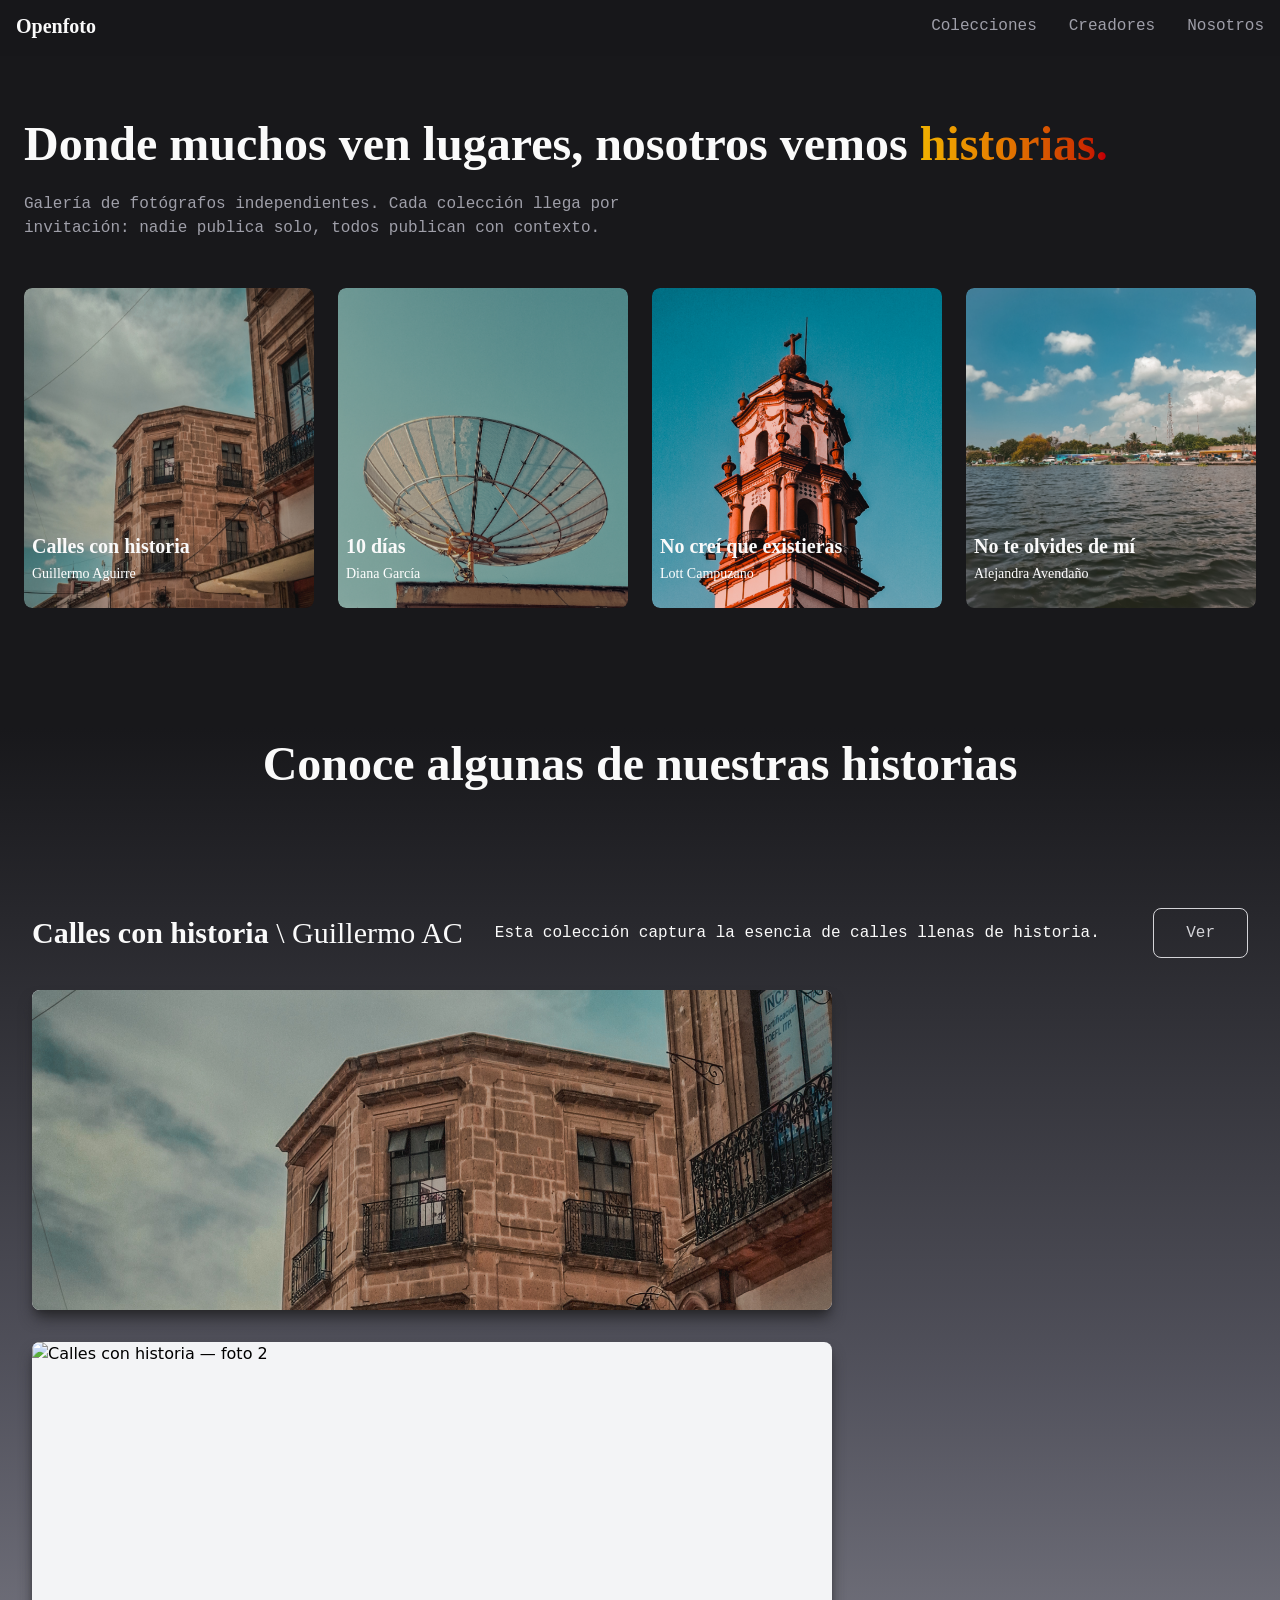
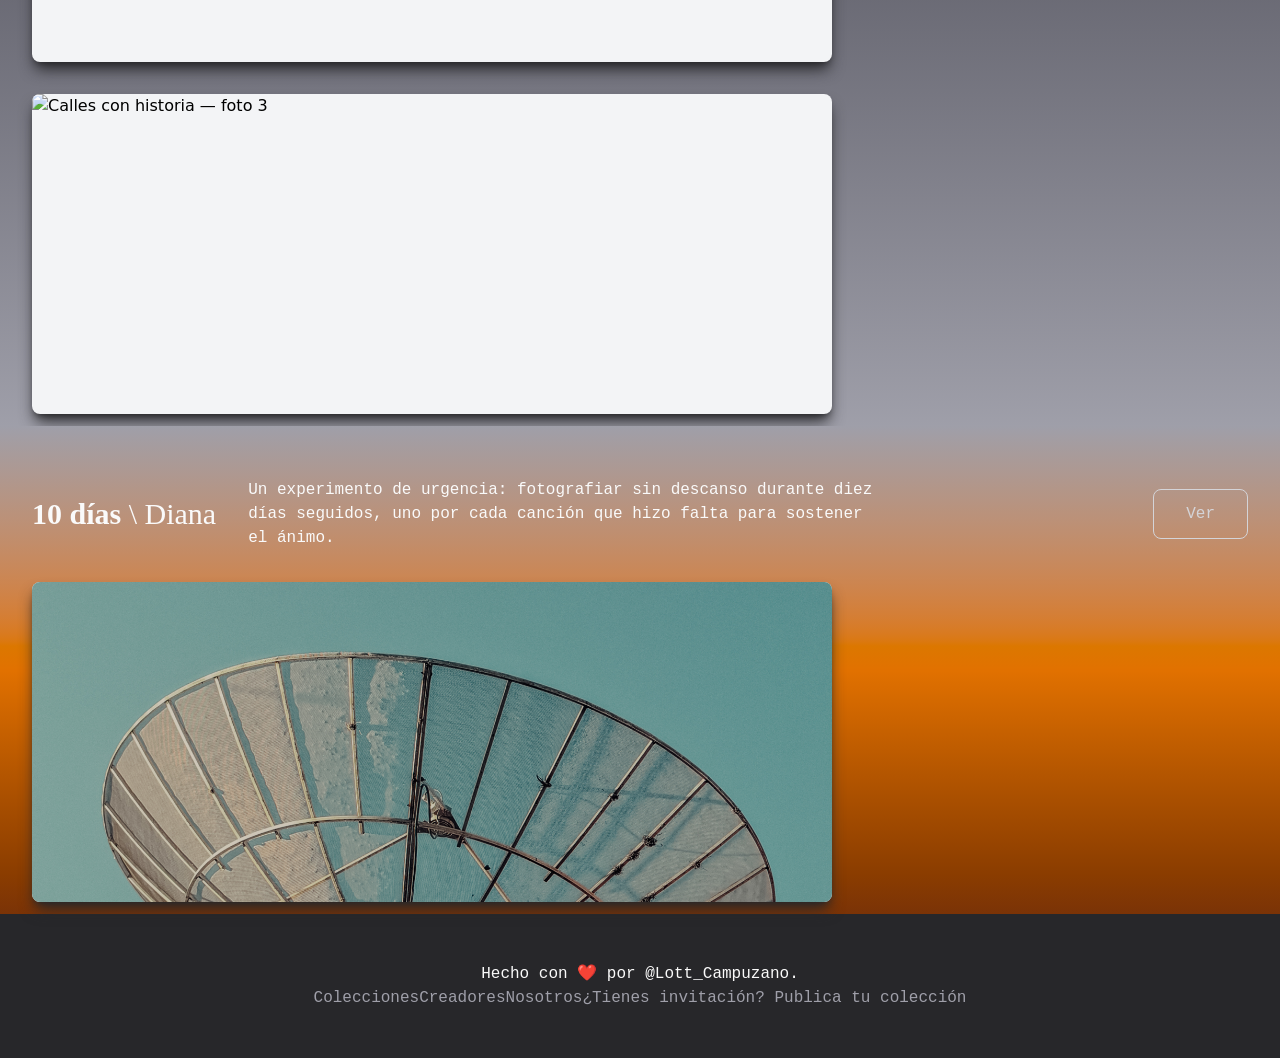
==== commit 1d5829f3: "Páginas completas, formulario por invitación y datos sin base de datos - src/data.js: arreglo de fot" ====
--- a/index.html
+++ b/index.html
@@ -3,18 +3,19 @@
 <head>
     <meta charset="UTF-8">
     <meta content="width=device-width, initial-scale=1.0" name="viewport">
+    <meta content="Openfoto — galería abierta de fotografía independiente. Donde muchos ven lugares, nosotros vemos historias." name="description">
     <link href="./src/stylesTW.css" rel="stylesheet">
     <link href="https://fonts.googleapis.com" rel="preconnect">
     <link crossorigin href="https://fonts.gstatic.com" rel="preconnect">
     <link href="https://fonts.googleapis.com/css2?family=JetBrains+Mono:ital,wght@0,100..800;1,100..800&family=Noto+Serif:ital,wght@0,100..900;1,100..900&display=swap"
           rel="stylesheet">
     <link href="https://cdn.jsdelivr.net/npm/tailwindcss@3.3.3/dist/tailwind.min.css" rel="stylesheet">
-    <title></title>
+    <link href="./src/img/favicon.svg" rel="icon" type="image/svg+xml">
+    <title>Openfoto — Historias en fotografía</title>
 </head>
 <body class="bg-zinc-900">
 <header>
-
-    <nav class="bg-zinc-900/60 backdrop-blur-sm py-2.5 z-50 fixed -top-1 right-0 left-0">
+    <nav aria-label="Navegación principal" class="bg-zinc-900/60 backdrop-blur-sm py-2.5 z-50 fixed -top-1 right-0 left-0">
         <!-- Contenedor Principal -->
         <div class="flex items-center justify-between max-w-screen-xl px-4 mx-auto">
             <!-- Logo -->
@@ -32,6 +33,7 @@
 
             <!-- Botón para menú móvil (visible solo en pantallas pequeñas) -->
             <button aria-controls="mobile-menu" aria-expanded="false"
+                    aria-label="Abrir menú de navegación"
                     class="lg:hidden inline-flex items-center p-2 text-sm text-zinc-400 hover:text-amber-500 rounded-lg focus:ring-2 focus:ring-zinc-600"
                     id="menu-toggle">
                 <!-- Icono de hamburguesa -->
@@ -49,7 +51,7 @@
         </div>
 
         <!-- Menú móvil (visible en pantallas pequeñas) -->
-        <div class=" hidden flex flex-col items-start px-4 py-4" id="mobile-menu">
+        <div class="hidden flex flex-col items-start px-4 py-4" id="mobile-menu">
             <a class="block py-2 text-zinc-400 hover:text-yellow-600 jm-regular"
                href="./collections.html">Colecciones</a>
             <a class="block py-2 text-zinc-400 hover:text-yellow-600 jm-regular" href="./creators.html">Creadores</a>
@@ -59,10 +61,7 @@
 </header>
 
 <main>
-    <section>
-
-    </section>
-    <section class="px-6 py-30 bg-w sm:py-15 lg:py-30 relative">
+    <section class="px-6 py-30 sm:py-15 lg:py-30 relative">
         <div class="container mx-auto">
             <!-- Título principal -->
             <h2 class="text-3xl ns-bold text-zinc-50 sm:text-3xl lg:text-5xl md:block">
@@ -72,912 +71,71 @@
             </span>
             </h2>
             <br>
+            <p class="jm-regular-mini text-zinc-400 max-w-screen-sm">
+                Galería de fotógrafos independientes. Cada colección llega por invitación:
+                nadie publica solo, todos publican con contexto.
+            </p>
             <br>
-            <div class="grid grid-cols-2 gap-6 sm:grid-cols-2 md:grid-cols-4 lg:grid-cols-4">
-                <!-- Primera Tarjeta -->
-                <button class="relative" onclick="openModal('modal1')">
-                    <div class="h-full relative overflow-clip group rounded-lg">
-                        <div class="absolute bottom-0 lg:group-hover:top-0 left-0 w-full h-full lg:group-hover:bg-zinc-700/60 lg:group-hover:backdrop-blur-sm transition-all ease-in-out duration-500">
-                            <div class="w-full h-full p-2 relative">
-                                <div class="absolute bottom-0 lg:group-hover:bottom-24 text-white text-left transition-all ease-in-out duration-500">
-                                    <h2 class="text-xl ns-bold text-zinc-50 mt-2 mb-0 pb-1">Calles con historia</h2>
-                                    <p class="hidden lg:text-sm lg:block ns-light">Guillermo Aguirre</p>
-                                    <br>
-                                    <p class="hidden lg:group-hover:block text-sm jm-regular transition-all ease-in-out duration-500">
-                                        Hay tantos lugares que quisiera volver a visitar, no por su belleza sino por lo
-                                        que cuentan
-                                    </p>
-                                </div>
-                            </div>
-                        </div>
-                        <img class="w-full h-48 sm:h-64 md:h-80 object-cover rounded-lg"
-                             src="./src/img/20240801_142239.jpg">
-                    </div>
-                </button>
+            <br>
 
-                <!-- Segunda Tarjeta -->
-                <button class="relative" onclick="openModal('modal2')">
-                    <div class="h-full relative overflow-clip group rounded-lg">
-                        <div class="absolute bottom-0 lg:group-hover:top-0 left-0 w-full h-full lg:group-hover:bg-zinc-700/60 lg:group-hover:backdrop-blur-sm transition-all ease-in-out duration-500">
-                            <div class="w-full h-full p-2 relative">
-                                <div class="absolute bottom-0 lg:group-hover:bottom-24 text-white text-left transition-all ease-in-out duration-500">
-                                    <h2 class="text-xl ns-bold text-zinc-50 mt-2 mb-0 pb-1">10 días</h2>
-                                    <p class="hidden lg:text-sm lg:block ns-light">Diana García</p>
-                                    <br>
-                                    <p class="hidden lg:group-hover:block text-sm jm-regular transition-all ease-in-out duration-500">
-                                        Me inspire de Fred Again.., si él pudo hacer un álbum en 10 días. ¿Por qué yo no
-                                        una colección?
-                                    </p>
-                                </div>
-                            </div>
-                        </div>
-                        <img class="w-full h-48 sm:h-64 md:h-80 object-cover rounded-lg"
-                             src="./src/img/20250406_175626.jpg">
-                    </div>
-                </button>
-
-                <!-- Tercera Tarjeta -->
-                <button class="relative" onclick="openModal('modal3')">
-                    <div class="h-full relative overflow-clip group rounded-lg">
-                        <div class="absolute bottom-0 lg:group-hover:top-0 left-0 w-full h-full lg:group-hover:bg-zinc-700/60 lg:group-hover:backdrop-blur-sm transition-all ease-in-out duration-500">
-                            <div class="w-full h-full p-2 relative">
-                                <div class="absolute bottom-0 lg:group-hover:bottom-24 text-zinc-50 text-left transition-all ease-in-out duration-500">
-                                    <h2 class="text-xl ns-bold text-zinc-50 mt-2 mb-0 pb-1">No creí que existieras</h2>
-                                    <p class="hidden lg:text-sm lg:block ns-light">Lott Campuzano</p>
-                                    <br>
-                                    <p class="hidden lg:group-hover:block text-sm jm-regular transition-all ease-in-out duration-500">
-                                        Mi amor por la ciencia no me permitía creer, pero la ciencia sabía algo que yo
-                                        no.
-                                    </p>
-                                </div>
-                            </div>
-                        </div>
-                        <img class="w-full h-48 sm:h-64 md:h-80 object-cover rounded-lg"
-                             src="./src/img/20250405_182436 (2).jpg">
-                    </div>
-                </button>
-
-                <!-- Cuarta Tarjeta -->
-                <button class="relative" onclick="openModal('modal4')">
-                    <div class="h-full relative overflow-clip group rounded-lg">
-                        <div class="absolute bottom-0 lg:group-hover:top-0 left-0 w-full h-full lg:group-hover:bg-zinc-700/60 lg:group-hover:backdrop-blur-sm transition-all ease-in-out duration-500">
-                            <div class="w-full h-full p-2 relative">
-                                <div class="absolute bottom-0 lg:group-hover:bottom-24 text-white text-left transition-all ease-in-out duration-500">
-                                    <h2 class="text-xl ns-bold text-zinc-50 mt-2 mb-0 pb-1">No te olvides de mí</h2>
-                                    <p class="hidden lg:text-sm lg:block ns-light">Alejandra Avendaño</p>
-                                    <br>
-                                    <p class="hidden lg:group-hover:block text-sm jm-regular transition-all ease-in-out duration-500">
-                                        Estas no son solo fotografías, son la historia de quien no pudo contarla
-                                    </p>
-                                </div>
-                            </div>
-                        </div>
-                        <img class="w-full h-48 sm:h-64 md:h-80 object-cover rounded-lg"
-                             src="./src/img/20240920_115804.jpg">
-                    </div>
-                </button>
-
-                <!-- Primera Tarjeta -->
-                <button class="relative" onclick="openModal('modal5')">
-                    <div class="h-full relative overflow-clip group rounded-lg">
-                        <div class="absolute bottom-0 lg:group-hover:top-0 left-0 w-full h-full lg:group-hover:bg-zinc-700/60 lg:group-hover:backdrop-blur-sm transition-all ease-in-out duration-500">
-                            <div class="w-full h-full p-2 relative">
-                                <div class="absolute bottom-0 lg:group-hover:bottom-24 text-white text-left transition-all ease-in-out duration-500">
-                                    <h2 class="text-xl ns-bold text-zinc-50 mt-2 mb-0 pb-1">Calles con historia</h2>
-                                    <p class="hidden lg:text-sm lg:block ns-light">Guillermo Aguirre</p>
-                                    <br>
-                                    <p class="hidden lg:group-hover:block text-sm jm-regular transition-all ease-in-out duration-500">
-                                        Hay tantos lugares que quisiera volver a visitar, no por su belleza sino por lo
-                                        que cuentan
-                                    </p>
-                                </div>
-                            </div>
-                        </div>
-                        <img class="w-full h-48 sm:h-64 md:h-80 object-cover rounded-lg"
-                             src="./src/img/20240801_142239.jpg">
-                    </div>
-                </button>
-
-                <!-- Segunda Tarjeta -->
-                <button class="relative" onclick="openModal('modal6')">
-                    <div class="h-full relative overflow-clip group rounded-lg">
-                        <div class="absolute bottom-0 lg:group-hover:top-0 left-0 w-full h-full lg:group-hover:bg-zinc-700/60 lg:group-hover:backdrop-blur-sm transition-all ease-in-out duration-500">
-                            <div class="w-full h-full p-2 relative">
-                                <div class="absolute bottom-0 lg:group-hover:bottom-24 text-white text-left transition-all ease-in-out duration-500">
-                                    <h2 class="text-xl ns-bold text-zinc-50 mt-2 mb-0 pb-1">10 días</h2>
-                                    <p class="hidden lg:text-sm lg:block ns-light">Diana García</p>
-                                    <br>
-                                    <p class="hidden lg:group-hover:block text-sm jm-regular transition-all ease-in-out duration-500">
-                                        Me inspire de Fred Again.., si él pudo hacer un álbum en 10 días. ¿Por qué yo no
-                                        una colección?
-                                    </p>
-                                </div>
-                            </div>
-                        </div>
-                        <img class="w-full h-48 sm:h-64 md:h-80 object-cover rounded-lg"
-                             src="./src/img/20250406_175626.jpg">
-                    </div>
-                </button>
-
-                <!-- Tercera Tarjeta -->
-                <button class="relative" onclick="openModal('modal7')">
-                    <div class="h-full relative overflow-clip group rounded-lg">
-                        <div class="absolute bottom-0 lg:group-hover:top-0 left-0 w-full h-full lg:group-hover:bg-zinc-700/60 lg:group-hover:backdrop-blur-sm transition-all ease-in-out duration-500">
-                            <div class="w-full h-full p-2 relative">
-                                <div class="absolute bottom-0 lg:group-hover:bottom-24 text-zinc-50 text-left transition-all ease-in-out duration-500">
-                                    <h2 class="text-xl ns-bold text-zinc-50 mt-2 mb-0 pb-1">No creí que existieras</h2>
-                                    <p class="hidden lg:text-sm lg:block ns-light">Lott Campuzano</p>
-                                    <br>
-                                    <p class="hidden lg:group-hover:block text-sm jm-regular transition-all ease-in-out duration-500">
-                                        Mi amor por la ciencia no me permitía creer, pero la ciencia sabía algo que yo
-                                        no.
-                                    </p>
-                                </div>
-                            </div>
-                        </div>
-                        <img class="w-full h-48 sm:h-64 md:h-80 object-cover rounded-lg"
-                             src="./src/img/20250405_182436 (2).jpg">
-                    </div>
-                </button>
-
-                <!-- Cuarta Tarjeta -->
-                <button class="relative" onclick="openModal('modal8')">
-                    <div class="h-full relative overflow-clip group rounded-lg">
-                        <div class="absolute bottom-0 lg:group-hover:top-0 left-0 w-full h-full lg:group-hover:bg-zinc-700/60 lg:group-hover:backdrop-blur-sm transition-all ease-in-out duration-500">
-                            <div class="w-full h-full p-2 relative">
-                                <div class="absolute bottom-0 lg:group-hover:bottom-24 text-white text-left transition-all ease-in-out duration-500">
-                                    <h2 class="text-xl ns-bold text-zinc-50 mt-2 mb-0 pb-1">No te olvides de mí</h2>
-                                    <p class="hidden lg:text-sm lg:block ns-light">Alejandra Avendaño</p>
-                                    <br>
-                                    <p class="hidden lg:group-hover:block text-sm jm-regular transition-all ease-in-out duration-500">
-                                        Estas no son solo fotografías, son la historia de quien no pudo contarla
-                                    </p>
-                                </div>
-                            </div>
-                        </div>
-                        <img class="w-full h-48 sm:h-64 md:h-80 object-cover rounded-lg"
-                             src="./src/img/20240920_115804.jpg">
-                    </div>
-                </button>
-            </div>
-        </div>
-        <div class="fixed inset-0 bg-zinc-900/60 backdrop-blur-sm hidden items-center justify-center z-50 overflow-y-auto py-10"
-             id="modal1">
-            <div class="bg-zinc-800 p-6 rounded-lg max-w-4xl w-full mx-auto text-left shadow-2xl shadow-zinc-300/50">
-                <!-- Botón de cerrar -->
-                <button class="text-zinc-50 hover:text-white float-right text-xl font-bold"
-                        onclick="closeModal('modal1')">&times;
-                </button>
-
-                <!-- Título y descripción -->
-                <h2 class="text-zinc-50 text-2xl ns-bold mb-4">Calles con historia</h2>
-                <p class="jm-regular text-zinc-50 mb-2"><strong>Autor:</strong> Guillermo Aguirre</p>
-                <p class="jm-regular text-zinc-50 mb-2"><strong>Obra:</strong> Calles con historia</p>
-                <p class="jm-regular text-zinc-50 mb-4"><strong>Narrativa:</strong> Esta colección captura la esencia de
-                    calles llenas de historia. Cada imagen refleja no solo un ambiente único, sino los fragmentos de
-                    vida que transitan por esos lugares. Se trata de un recorrido por rincones icónicos y desconocidos,
-                    inmortalizando los recuerdos que esas calles guardan en sus adoquines y fachadas.</p>
-                <h3 class="text-zinc-50 text-xl ns-bold mb-2">Contacto del autor:</h3>
-                <p class="jm-regular text-zinc-50 mb-2"><strong>Email:</strong> guillermo.aguirre@example.com</p>
-                <p class="jm-regular text-zinc-50 mb-2"><strong>Sitio web:</strong> <a
-                        class="text-amber-600 underline hover:text-amber-500" href="https://guillermoaguirrefoto.com"
-                        target="_blank">guillermoaguirrefoto.com</a></p>
-                <p class="jm-regular text-zinc-50"><strong>Redes sociales:</strong> <a
-                        class="text-amber-600 underline hover:text-amber-500"
-                        href="https://instagram.com/guillermoaguirre" target="_blank">@guillermoaguirre</a></p>
-                <hr class="my-4 border-zinc-700">
-
-                <!-- Información de contacto -->
-
-
-                <!-- Contenedor de Galería -->
-                <div class="p-0 rounded-lg shadow-lg pt-2">
-                    <div class="grid grid-cols-2 md:grid-cols-3 gap-4">
-                        <!-- Imagen 1 -->
-                        <div class="group relative flex h-48 items-end overflow-hidden rounded-lg bg-gray-100 shadow-lg md:col-span-2 md:h-80">
-                            <img alt="Calles con historia - Imagen 1"
-                                 class="h-full w-full object-cover rounded-lg shadow-md"
-                                 src="./src/img/20240801_142239.jpg">
-                        </div>
-                        <!-- Imagen 2 -->
-                        <div class="rgroup relative flex h-48 items-end overflow-hidden rounded-lg bg-gray-100 shadow-lg md:h-80">
-                            <img alt="Calles con historia - Imagen 2"
-                                 class="h-full w-full object-cover rounded-lg shadow-md"
-                                 src="./src/img/20240801_142239.jpg">
-                        </div>
-                        <!-- Imagen 3 -->
-                        <div class="group relative flex h-48 items-end overflow-hidden rounded-lg bg-gray-100 shadow-lg md:h-80">
-                            <img alt="Calles con historia - Imagen 3"
-                                 class="h-full w-full object-cover rounded-lg shadow-md"
-                                 src="./src/img/20240801_142239.jpg">
-                        </div>
-                        <!-- Imagen 4 -->
-                        <div class="group relative flex h-48 items-end overflow-hidden rounded-lg bg-gray-100 shadow-lg md:col-span-2 md:h-80">
-                            <img alt="Calles con historia - Imagen 4"
-                                 class="h-full w-full object-cover rounded-lg shadow-md"
-                                 src="./src/img/20240801_142239.jpg">
-                        </div>
-                    </div>
-                </div>
-            </div>
-        </div>
-
-        <!-- Modal 2 -->
-        <div class="fixed inset-0 bg-zinc-900/60 backdrop-blur-sm hidden items-center justify-center z-50" id="modal2">
-            <div class="  bg-zinc-800 p-6 rounded-lg max-w-4xl w-full mx-auto text-left shadow-2xl shadow-zinc-300/50">
-                <!-- Botón de cerrar -->
-                <button class="text-zinc-50 hover:text-white float-right text-xl font-bold"
-                        onclick="closeModal('modal2')">&times;
-                </button>
-
-                <h2 class="text-zinc-50 text-2xl ns-bold mb-4">Calles con historia</h2>
-                <p class="jm-regular text-zinc-50 mb-2"><strong>Autor:</strong> Guillermo Aguirre</p>
-                <p class="jm-regular text-zinc-50 mb-2"><strong>Obra:</strong> Calles con historia</p>
-                <p class="jm-regular text-zinc-50 mb-4"><strong>Narrativa:</strong> Esta colección captura la esencia de
-                    calles llenas de historia. Cada imagen refleja no solo un ambiente único, sino los fragmentos de
-                    vida que transitan por esos lugares. Se trata de un recorrido por rincones icónicos y desconocidos,
-                    inmortalizando los recuerdos que esas calles guardan en sus adoquines y fachadas.</p>
-                <h3 class="text-zinc-50 text-xl ns-bold mb-2">Contacto del autor:</h3>
-                <p class="jm-regular text-zinc-50 mb-2"><strong>Email:</strong> guillermo.aguirre@example.com</p>
-                <p class="jm-regular text-zinc-50 mb-2"><strong>Sitio web:</strong> <a
-                        class="text-amber-600 underline hover:text-amber-500" href="https://guillermoaguirrefoto.com"
-                        target="_blank">guillermoaguirrefoto.com</a></p>
-                <p class="jm-regular text-zinc-50"><strong>Redes sociales:</strong> <a
-                        class="text-amber-600 underline hover:text-amber-500"
-                        href="https://instagram.com/guillermoaguirre" target="_blank">@guillermoaguirre</a></p>
-                <hr class="my-4 border-zinc-700">
-
-                <!-- Información de contacto -->
-
-
-                <!-- Contenedor de Galería -->
-                <div class="p-0 rounded-lg shadow-lg pt-2">
-                    <div class="grid grid-cols-2 md:grid-cols-3 gap-4">
-                        <!-- Imagen 1 -->
-                        <div class="group relative flex h-48 items-end overflow-hidden rounded-lg bg-gray-100 shadow-lg md:col-span-2 md:h-80">
-                            <img alt="Calles con historia - Imagen 1"
-                                 class="h-full w-full object-cover rounded-lg shadow-md"
-                                 src="./src/img/20240801_142239.jpg">
-                        </div>
-                        <!-- Imagen 2 -->
-                        <div class="rgroup relative flex h-48 items-end overflow-hidden rounded-lg bg-gray-100 shadow-lg md:h-80">
-                            <img alt="Calles con historia - Imagen 2"
-                                 class="h-full w-full object-cover rounded-lg shadow-md"
-                                 src="./src/img/20240801_142239.jpg">
-                        </div>
-                        <!-- Imagen 3 -->
-                        <div class="group relative flex h-48 items-end overflow-hidden rounded-lg bg-gray-100 shadow-lg md:h-80">
-                            <img alt="Calles con historia - Imagen 3"
-                                 class="h-full w-full object-cover rounded-lg shadow-md"
-                                 src="./src/img/20240801_142239.jpg">
-                        </div>
-                        <!-- Imagen 4 -->
-                        <div class="group relative flex h-48 items-end overflow-hidden rounded-lg bg-gray-100 shadow-lg md:col-span-2 md:h-80">
-                            <img alt="Calles con historia - Imagen 4"
-                                 class="h-full w-full object-cover rounded-lg shadow-md"
-                                 src="./src/img/20240801_142239.jpg">
-                        </div>
-                    </div>
-                </div>
-            </div>
-        </div>
-
-        <!-- Modal 3 -->
-        <div class="fixed inset-0 bg-zinc-900/60 backdrop-blur-sm hidden items-center justify-center z-50" id="modal3">
-            <div class="  bg-zinc-800 p-6 rounded-lg max-w-4xl w-full mx-auto text-left shadow-2xl shadow-zinc-300/50">
-                <!-- Botón de cerrar -->
-                <button class="text-zinc-50 hover:text-white float-right text-xl font-bold"
-                        onclick="closeModal('modal3')">&times;
-                </button>
-
-                <!-- Título y descripción -->
-                <h2 class="text-zinc-50 text-2xl ns-bold mb-4">Calles con historia</h2>
-                <p class="jm-regular text-zinc-50 mb-2"><strong>Autor:</strong> Guillermo Aguirre</p>
-                <p class="jm-regular text-zinc-50 mb-2"><strong>Obra:</strong> Calles con historia</p>
-                <p class="jm-regular text-zinc-50 mb-4"><strong>Narrativa:</strong> Esta colección captura la esencia de
-                    calles llenas de historia. Cada imagen refleja no solo un ambiente único, sino los fragmentos de
-                    vida que transitan por esos lugares. Se trata de un recorrido por rincones icónicos y desconocidos,
-                    inmortalizando los recuerdos que esas calles guardan en sus adoquines y fachadas.</p>
-                <h3 class="text-zinc-50 text-xl ns-bold mb-2">Contacto del autor:</h3>
-                <p class="jm-regular text-zinc-50 mb-2"><strong>Email:</strong> guillermo.aguirre@example.com</p>
-                <p class="jm-regular text-zinc-50 mb-2"><strong>Sitio web:</strong> <a
-                        class="text-amber-600 underline hover:text-amber-500" href="https://guillermoaguirrefoto.com"
-                        target="_blank">guillermoaguirrefoto.com</a></p>
-                <p class="jm-regular text-zinc-50"><strong>Redes sociales:</strong> <a
-                        class="text-amber-600 underline hover:text-amber-500"
-                        href="https://instagram.com/guillermoaguirre" target="_blank">@guillermoaguirre</a></p>
-                <hr class="my-4 border-zinc-700">
-
-                <!-- Información de contacto -->
-
-
-                <!-- Contenedor de Galería -->
-                <div class="p-0 rounded-lg shadow-lg pt-2">
-                    <div class="grid grid-cols-2 md:grid-cols-3 gap-4">
-                        <!-- Imagen 1 -->
-                        <div class="group relative flex h-48 items-end overflow-hidden rounded-lg bg-gray-100 shadow-lg md:col-span-2 md:h-80">
-                            <img alt="Calles con historia - Imagen 1"
-                                 class="h-full w-full object-cover rounded-lg shadow-md"
-                                 src="./src/img/20240801_142239.jpg">
-                        </div>
-                        <!-- Imagen 2 -->
-                        <div class="rgroup relative flex h-48 items-end overflow-hidden rounded-lg bg-gray-100 shadow-lg md:h-80">
-                            <img alt="Calles con historia - Imagen 2"
-                                 class="h-full w-full object-cover rounded-lg shadow-md"
-                                 src="./src/img/20240801_142239.jpg">
-                        </div>
-                        <!-- Imagen 3 -->
-                        <div class="group relative flex h-48 items-end overflow-hidden rounded-lg bg-gray-100 shadow-lg md:h-80">
-                            <img alt="Calles con historia - Imagen 3"
-                                 class="h-full w-full object-cover rounded-lg shadow-md"
-                                 src="./src/img/20240801_142239.jpg">
-                        </div>
-                        <!-- Imagen 4 -->
-                        <div class="group relative flex h-48 items-end overflow-hidden rounded-lg bg-gray-100 shadow-lg md:col-span-2 md:h-80">
-                            <img alt="Calles con historia - Imagen 4"
-                                 class="h-full w-full object-cover rounded-lg shadow-md"
-                                 src="./src/img/20240801_142239.jpg">
-                        </div>
-                    </div>
-                </div>
-            </div>
-        </div>
-
-        <!-- Modal 4 -->
-        <div class="fixed inset-0 bg-zinc-900/60 backdrop-blur-sm hidden items-center justify-center z-50" id="modal4">
-            <div class="  bg-zinc-800 p-6 rounded-lg max-w-4xl w-full mx-auto text-left shadow-2xl shadow-zinc-300/50">
-                <!-- Botón de cerrar -->
-                <button class="text-zinc-50 hover:text-white float-right text-xl font-bold"
-                        onclick="closeModal('modal4')">&times;
-                </button>
-
-                <!-- Título y descripción -->
-                <h2 class="text-zinc-50 text-2xl ns-bold mb-4">Calles con historia</h2>
-                <p class="jm-regular text-zinc-50 mb-2"><strong>Autor:</strong> Guillermo Aguirre</p>
-                <p class="jm-regular text-zinc-50 mb-2"><strong>Obra:</strong> Calles con historia</p>
-                <p class="jm-regular text-zinc-50 mb-4"><strong>Narrativa:</strong> Esta colección captura la esencia de
-                    calles llenas de historia. Cada imagen refleja no solo un ambiente único, sino los fragmentos de
-                    vida que transitan por esos lugares. Se trata de un recorrido por rincones icónicos y desconocidos,
-                    inmortalizando los recuerdos que esas calles guardan en sus adoquines y fachadas.</p>
-                <h3 class="text-zinc-50 text-xl ns-bold mb-2">Contacto del autor:</h3>
-                <p class="jm-regular text-zinc-50 mb-2"><strong>Email:</strong> guillermo.aguirre@example.com</p>
-                <p class="jm-regular text-zinc-50 mb-2"><strong>Sitio web:</strong> <a
-                        class="text-amber-600 underline hover:text-amber-500" href="https://guillermoaguirrefoto.com"
-                        target="_blank">guillermoaguirrefoto.com</a></p>
-                <p class="jm-regular text-zinc-50"><strong>Redes sociales:</strong> <a
-                        class="text-amber-600 underline hover:text-amber-500"
-                        href="https://instagram.com/guillermoaguirre" target="_blank">@guillermoaguirre</a></p>
-                <hr class="my-4 border-zinc-700">
-
-                <!-- Información de contacto -->
-
-
-                <!-- Contenedor de Galería -->
-                <div class="p-0 rounded-lg shadow-lg pt-2">
-                    <div class="grid grid-cols-2 md:grid-cols-3 gap-4">
-                        <!-- Imagen 1 -->
-                        <div class="group relative flex h-48 items-end overflow-hidden rounded-lg bg-gray-100 shadow-lg md:col-span-2 md:h-80">
-                            <img alt="Calles con historia - Imagen 1"
-                                 class="h-full w-full object-cover rounded-lg shadow-md"
-                                 src="./src/img/20240801_142239.jpg">
-                        </div>
-                        <!-- Imagen 2 -->
-                        <div class="rgroup relative flex h-48 items-end overflow-hidden rounded-lg bg-gray-100 shadow-lg md:h-80">
-                            <img alt="Calles con historia - Imagen 2"
-                                 class="h-full w-full object-cover rounded-lg shadow-md"
-                                 src="./src/img/20240801_142239.jpg">
-                        </div>
-                        <!-- Imagen 3 -->
-                        <div class="group relative flex h-48 items-end overflow-hidden rounded-lg bg-gray-100 shadow-lg md:h-80">
-                            <img alt="Calles con historia - Imagen 3"
-                                 class="h-full w-full object-cover rounded-lg shadow-md"
-                                 src="./src/img/20240801_142239.jpg">
-                        </div>
-                        <!-- Imagen 4 -->
-                        <div class="group relative flex h-48 items-end overflow-hidden rounded-lg bg-gray-100 shadow-lg md:col-span-2 md:h-80">
-                            <img alt="Calles con historia - Imagen 4"
-                                 class="h-full w-full object-cover rounded-lg shadow-md"
-                                 src="./src/img/20240801_142239.jpg">
-                        </div>
-                    </div>
-                </div>
-            </div>
-        </div>
-
-        <div class="fixed inset-0 bg-zinc-900/60 backdrop-blur-sm hidden items-center justify-center z-50" id="modal5">
-            <div class="  bg-zinc-800 p-6 rounded-lg max-w-4xl w-full mx-auto text-left shadow-2xl shadow-zinc-300/50">
-                <!-- Botón de cerrar -->
-                <button class="text-zinc-50 hover:text-white float-right text-xl font-bold"
-                        onclick="closeModal('modal5')">&times;
-                </button>
-
-                <h2 class="text-zinc-50 text-2xl ns-bold mb-4">Calles con historia</h2>
-                <p class="jm-regular text-zinc-50 mb-2"><strong>Autor:</strong> Guillermo Aguirre</p>
-                <p class="jm-regular text-zinc-50 mb-2"><strong>Obra:</strong> Calles con historia</p>
-                <p class="jm-regular text-zinc-50 mb-4"><strong>Narrativa:</strong> Esta colección captura la esencia de
-                    calles llenas de historia. Cada imagen refleja no solo un ambiente único, sino los fragmentos de
-                    vida que transitan por esos lugares. Se trata de un recorrido por rincones icónicos y desconocidos,
-                    inmortalizando los recuerdos que esas calles guardan en sus adoquines y fachadas.</p>
-                <h3 class="text-zinc-50 text-xl ns-bold mb-2">Contacto del autor:</h3>
-                <p class="jm-regular text-zinc-50 mb-2"><strong>Email:</strong> guillermo.aguirre@example.com</p>
-                <p class="jm-regular text-zinc-50 mb-2"><strong>Sitio web:</strong> <a
-                        class="text-amber-600 underline hover:text-amber-500" href="https://guillermoaguirrefoto.com"
-                        target="_blank">guillermoaguirrefoto.com</a></p>
-                <p class="jm-regular text-zinc-50"><strong>Redes sociales:</strong> <a
-                        class="text-amber-600 underline hover:text-amber-500"
-                        href="https://instagram.com/guillermoaguirre" target="_blank">@guillermoaguirre</a></p>
-                <hr class="my-4 border-zinc-700">
-
-                <!-- Información de contacto -->
-
-
-                <!-- Contenedor de Galería -->
-                <div class="p-0 rounded-lg shadow-lg pt-2">
-                    <div class="grid grid-cols-2 md:grid-cols-3 gap-4">
-                        <!-- Imagen 1 -->
-                        <div class="group relative flex h-48 items-end overflow-hidden rounded-lg bg-gray-100 shadow-lg md:col-span-2 md:h-80">
-                            <img alt="Calles con historia - Imagen 1"
-                                 class="h-full w-full object-cover rounded-lg shadow-md"
-                                 src="./src/img/20240801_142239.jpg">
-                        </div>
-                        <!-- Imagen 2 -->
-                        <div class="rgroup relative flex h-48 items-end overflow-hidden rounded-lg bg-gray-100 shadow-lg md:h-80">
-                            <img alt="Calles con historia - Imagen 2"
-                                 class="h-full w-full object-cover rounded-lg shadow-md"
-                                 src="./src/img/20240801_142239.jpg">
-                        </div>
-                        <!-- Imagen 3 -->
-                        <div class="group relative flex h-48 items-end overflow-hidden rounded-lg bg-gray-100 shadow-lg md:h-80">
-                            <img alt="Calles con historia - Imagen 3"
-                                 class="h-full w-full object-cover rounded-lg shadow-md"
-                                 src="./src/img/20240801_142239.jpg">
-                        </div>
-                        <!-- Imagen 4 -->
-                        <div class="group relative flex h-48 items-end overflow-hidden rounded-lg bg-gray-100 shadow-lg md:col-span-2 md:h-80">
-                            <img alt="Calles con historia - Imagen 4"
-                                 class="h-full w-full object-cover rounded-lg shadow-md"
-                                 src="./src/img/20240801_142239.jpg">
-                        </div>
-                    </div>
-                </div>
-            </div>
-        </div>
-
-        <!-- Modal 2 -->
-        <div class="fixed inset-0 bg-zinc-900/60 backdrop-blur-sm hidden items-center justify-center z-50" id="modal6">
-            <div class="  bg-zinc-800 p-6 rounded-lg max-w-4xl w-full mx-auto text-left shadow-2xl shadow-zinc-300/50">
-                <!-- Botón de cerrar -->
-                <button class="text-zinc-50 hover:text-white float-right text-xl font-bold"
-                        onclick="closeModal('modal6')">&times;
-                </button>
-
-                <!-- Título y descripción -->
-                <h2 class="text-zinc-50 text-2xl ns-bold mb-4">Calles con historia</h2>
-                <p class="jm-regular text-zinc-50 mb-2"><strong>Autor:</strong> Guillermo Aguirre</p>
-                <p class="jm-regular text-zinc-50 mb-2"><strong>Obra:</strong> Calles con historia</p>
-                <p class="jm-regular text-zinc-50 mb-4"><strong>Narrativa:</strong> Esta colección captura la esencia de
-                    calles llenas de historia. Cada imagen refleja no solo un ambiente único, sino los fragmentos de
-                    vida que transitan por esos lugares. Se trata de un recorrido por rincones icónicos y desconocidos,
-                    inmortalizando los recuerdos que esas calles guardan en sus adoquines y fachadas.</p>
-                <h3 class="text-zinc-50 text-xl ns-bold mb-2">Contacto del autor:</h3>
-                <p class="jm-regular text-zinc-50 mb-2"><strong>Email:</strong> guillermo.aguirre@example.com</p>
-                <p class="jm-regular text-zinc-50 mb-2"><strong>Sitio web:</strong> <a
-                        class="text-amber-600 underline hover:text-amber-500" href="https://guillermoaguirrefoto.com"
-                        target="_blank">guillermoaguirrefoto.com</a></p>
-                <p class="jm-regular text-zinc-50"><strong>Redes sociales:</strong> <a
-                        class="text-amber-600 underline hover:text-amber-500"
-                        href="https://instagram.com/guillermoaguirre" target="_blank">@guillermoaguirre</a></p>
-                <hr class="my-4 border-zinc-700">
-
-                <!-- Información de contacto -->
-
-
-                <!-- Contenedor de Galería -->
-                <div class="p-0 rounded-lg shadow-lg pt-2">
-                    <div class="grid grid-cols-2 md:grid-cols-3 gap-4">
-                        <!-- Imagen 1 -->
-                        <div class="group relative flex h-48 items-end overflow-hidden rounded-lg bg-gray-100 shadow-lg md:col-span-2 md:h-80">
-                            <img alt="Calles con historia - Imagen 1"
-                                 class="h-full w-full object-cover rounded-lg shadow-md"
-                                 src="./src/img/20240801_142239.jpg">
-                        </div>
-                        <!-- Imagen 2 -->
-                        <div class="rgroup relative flex h-48 items-end overflow-hidden rounded-lg bg-gray-100 shadow-lg md:h-80">
-                            <img alt="Calles con historia - Imagen 2"
-                                 class="h-full w-full object-cover rounded-lg shadow-md"
-                                 src="./src/img/20240801_142239.jpg">
-                        </div>
-                        <!-- Imagen 3 -->
-                        <div class="group relative flex h-48 items-end overflow-hidden rounded-lg bg-gray-100 shadow-lg md:h-80">
-                            <img alt="Calles con historia - Imagen 3"
-                                 class="h-full w-full object-cover rounded-lg shadow-md"
-                                 src="./src/img/20240801_142239.jpg">
-                        </div>
-                        <!-- Imagen 4 -->
-                        <div class="group relative flex h-48 items-end overflow-hidden rounded-lg bg-gray-100 shadow-lg md:col-span-2 md:h-80">
-                            <img alt="Calles con historia - Imagen 4"
-                                 class="h-full w-full object-cover rounded-lg shadow-md"
-                                 src="./src/img/20240801_142239.jpg">
-                        </div>
-                    </div>
-                </div>
-            </div>
-        </div>
-
-        <!-- Modal 3 -->
-        <div class="fixed inset-0 bg-zinc-900/60 backdrop-blur-sm hidden items-center justify-center z-50" id="modal7">
-            <div class="  bg-zinc-800 p-6 rounded-lg max-w-4xl w-full mx-auto text-left shadow-2xl shadow-zinc-300/50">
-                <!-- Botón de cerrar -->
-                <button class="text-zinc-50 hover:text-white float-right text-xl font-bold"
-                        onclick="closeModal('modal7')">&times;
-                </button>
-
-                <!-- Título y descripción -->
-                <h2 class="text-zinc-50 text-2xl ns-bold mb-4">Calles con historia</h2>
-                <p class="jm-regular text-zinc-50 mb-2"><strong>Autor:</strong> Guillermo Aguirre</p>
-                <p class="jm-regular text-zinc-50 mb-2"><strong>Obra:</strong> Calles con historia</p>
-                <p class="jm-regular text-zinc-50 mb-4"><strong>Narrativa:</strong> Esta colección captura la esencia de
-                    calles llenas de historia. Cada imagen refleja no solo un ambiente único, sino los fragmentos de
-                    vida que transitan por esos lugares. Se trata de un recorrido por rincones icónicos y desconocidos,
-                    inmortalizando los recuerdos que esas calles guardan en sus adoquines y fachadas.</p>
-                <h3 class="text-zinc-50 text-xl ns-bold mb-2">Contacto del autor:</h3>
-                <p class="jm-regular text-zinc-50 mb-2"><strong>Email:</strong> guillermo.aguirre@example.com</p>
-                <p class="jm-regular text-zinc-50 mb-2"><strong>Sitio web:</strong> <a
-                        class="text-amber-600 underline hover:text-amber-500" href="https://guillermoaguirrefoto.com"
-                        target="_blank">guillermoaguirrefoto.com</a></p>
-                <p class="jm-regular text-zinc-50"><strong>Redes sociales:</strong> <a
-                        class="text-amber-600 underline hover:text-amber-500"
-                        href="https://instagram.com/guillermoaguirre" target="_blank">@guillermoaguirre</a></p>
-                <hr class="my-4 border-zinc-700">
-
-                <!-- Información de contacto -->
-
-
-                <!-- Contenedor de Galería -->
-                <div class="p-0 rounded-lg shadow-lg pt-2">
-                    <div class="grid grid-cols-2 md:grid-cols-3 gap-4">
-                        <!-- Imagen 1 -->
-                        <div class="group relative flex h-48 items-end overflow-hidden rounded-lg bg-gray-100 shadow-lg md:col-span-2 md:h-80">
-                            <img alt="Calles con historia - Imagen 1"
-                                 class="h-full w-full object-cover rounded-lg shadow-md"
-                                 src="./src/img/20240801_142239.jpg">
-                        </div>
-                        <!-- Imagen 2 -->
-                        <div class="rgroup relative flex h-48 items-end overflow-hidden rounded-lg bg-gray-100 shadow-lg md:h-80">
-                            <img alt="Calles con historia - Imagen 2"
-                                 class="h-full w-full object-cover rounded-lg shadow-md"
-                                 src="./src/img/20240801_142239.jpg">
-                        </div>
-                        <!-- Imagen 3 -->
-                        <div class="group relative flex h-48 items-end overflow-hidden rounded-lg bg-gray-100 shadow-lg md:h-80">
-                            <img alt="Calles con historia - Imagen 3"
-                                 class="h-full w-full object-cover rounded-lg shadow-md"
-                                 src="./src/img/20240801_142239.jpg">
-                        </div>
-                        <!-- Imagen 4 -->
-                        <div class="group relative flex h-48 items-end overflow-hidden rounded-lg bg-gray-100 shadow-lg md:col-span-2 md:h-80">
-                            <img alt="Calles con historia - Imagen 4"
-                                 class="h-full w-full object-cover rounded-lg shadow-md"
-                                 src="./src/img/20240801_142239.jpg">
-                        </div>
-                    </div>
-                </div>
-            </div>
-        </div>
-
-        <!-- Modal 4 -->
-        <div class="fixed inset-0 bg-zinc-900/60 backdrop-blur-sm hidden items-center justify-center z-50" id="modal8">
-            <div class="  bg-zinc-800 p-6 rounded-lg max-w-4xl w-full mx-auto text-left shadow-2xl shadow-zinc-300/50">
-                <!-- Botón de cerrar -->
-                <button class="text-zinc-50 hover:text-white float-right text-xl font-bold"
-                        onclick="closeModal('modal8')">&times;
-                </button>
-
-                <!-- Título y descripción -->
-                <h2 class="text-zinc-50 text-2xl ns-bold mb-4">Calles con historia</h2>
-                <p class="jm-regular text-zinc-50 mb-2"><strong>Autor:</strong> Guillermo Aguirre</p>
-                <p class="jm-regular text-zinc-50 mb-2"><strong>Obra:</strong> Calles con historia</p>
-                <p class="jm-regular text-zinc-50 mb-4"><strong>Narrativa:</strong> Esta colección captura la esencia de
-                    calles llenas de historia. Cada imagen refleja no solo un ambiente único, sino los fragmentos de
-                    vida que transitan por esos lugares. Se trata de un recorrido por rincones icónicos y desconocidos,
-                    inmortalizando los recuerdos que esas calles guardan en sus adoquines y fachadas.</p>
-                <h3 class="text-zinc-50 text-xl ns-bold mb-2">Contacto del autor:</h3>
-                <p class="jm-regular text-zinc-50 mb-2"><strong>Email:</strong> guillermo.aguirre@example.com</p>
-                <p class="jm-regular text-zinc-50 mb-2"><strong>Sitio web:</strong> <a
-                        class="text-amber-600 underline hover:text-amber-500" href="https://guillermoaguirrefoto.com"
-                        target="_blank">guillermoaguirrefoto.com</a></p>
-                <p class="jm-regular text-zinc-50"><strong>Redes sociales:</strong> <a
-                        class="text-amber-600 underline hover:text-amber-500"
-                        href="https://instagram.com/guillermoaguirre" target="_blank">@guillermoaguirre</a></p>
-                <hr class="my-4 border-zinc-700">
-
-                <!-- Información de contacto -->
-
-
-                <!-- Contenedor de Galería -->
-                <div class="p-0 rounded-lg shadow-lg pt-2">
-                    <div class="grid grid-cols-2 md:grid-cols-3 gap-4">
-                        <!-- Imagen 1 -->
-                        <div class="group relative flex h-48 items-end overflow-hidden rounded-lg bg-gray-100 shadow-lg md:col-span-2 md:h-80">
-                            <img alt="Calles con historia - Imagen 1"
-                                 class="h-full w-full object-cover rounded-lg shadow-md"
-                                 src="./src/img/20240801_142239.jpg">
-                        </div>
-                        <!-- Imagen 2 -->
-                        <div class="rgroup relative flex h-48 items-end overflow-hidden rounded-lg bg-gray-100 shadow-lg md:h-80">
-                            <img alt="Calles con historia - Imagen 2"
-                                 class="h-full w-full object-cover rounded-lg shadow-md"
-                                 src="./src/img/20240801_142239.jpg">
-                        </div>
-                        <!-- Imagen 3 -->
-                        <div class="group relative flex h-48 items-end overflow-hidden rounded-lg bg-gray-100 shadow-lg md:h-80">
-                            <img alt="Calles con historia - Imagen 3"
-                                 class="h-full w-full object-cover rounded-lg shadow-md"
-                                 src="./src/img/20240801_142239.jpg">
-                        </div>
-                        <!-- Imagen 4 -->
-                        <div class="group relative flex h-48 items-end overflow-hidden rounded-lg bg-gray-100 shadow-lg md:col-span-2 md:h-80">
-                            <img alt="Calles con historia - Imagen 4"
-                                 class="h-full w-full object-cover rounded-lg shadow-md"
-                                 src="./src/img/20240801_142239.jpg">
-                        </div>
-                    </div>
-                </div>
+            <!-- Tarjetas: se llenan desde el arreglo de fotógrafos (src/data.js) -->
+            <div class="grid grid-cols-1 gap-6 sm:grid-cols-2 md:grid-cols-4" id="grid-colecciones">
             </div>
         </div>
     </section>
 
-    <section class="relative py-3 bg-linear-to-t from-zinc-400 via-zinc-600 to-zinc-900">
+    <!-- Franjas de "historias": también se llenan desde el arreglo -->
+    <section class="relative py-3 bg-linear-to-t bg-gradient-to-t from-zinc-400 via-zinc-600 to-zinc-900">
         <h1 class="px-6 text-3xl ns-bold text-zinc-50 text-2xl sm:text-3xl lg:text-5xl text-center pb-20">
             Conoce algunas de nuestras historias
         </h1>
-        <div class="h-full">
-            <div class="mx-auto max-w-screen-2xl px-4 md:px-8">
-                <!-- Primer bloque -->
-                <div class="mb-4 flex items-center justify-between gap-4 sm:mb-6 md:mb-8">
-                    <div class="flex items-center gap-8">
-                        <h2 class="text-2xl ns-bold text-zinc-50 lg:text-3xl">Un día a la vez <span class="ns-light">\ Guillermo AC</span>
-                        </h2>
-                        <p class="hidden max-w-screen-sm jm-regular-mini text-zinc-50 md:block">
-                            Todos los días cruzamos las mismas calles y los mismos lugares, irónicamente decimos que
-                            "todo ha cambiado".
-                        </p>
-                    </div>
-
-                    <button class="inline-block rounded-lg border border-zinc-300 bg-transparent px-4 py-2 text-center jm-regular-mini text-zinc-300 outline-none transition duration-150 ease-in-out hover:shadow-[0_0_30px_#e4e4e7] hover:text-zinc-100 hover:ring-1 focus:ring-zinc-100 md:px-8 md:py-3 md:text-base"
-                            onclick="openModal('modal9')">
-                        Ver
-                    </button>
-                </div>
-
-                <div class="grid grid-cols-2 gap-4 sm:grid-cols-3 md:gap-6 xl:gap-8">
-                    <!-- Imágenes del primer bloque -->
-                    <div class="group relative flex h-48 items-end overflow-hidden rounded-lg bg-gray-100 shadow-lg md:col-span-2 md:h-80 shadow-zinc-800">
-                        <img alt="Photo by Martin Sanchez"
-                             class="absolute inset-0 h-full w-full object-cover object-center" loading="lazy"
-                             src="https://images.unsplash.com/photo-1610465299996-30f240ac2b1c?auto=format&q=75&fit=crop&w=1000"/>
-                    </div>
-                    <div class="group relative flex h-48 items-end overflow-hidden rounded-lg bg-gray-100 shadow-lg md:h-80 shadow-zinc-800">
-                        <img alt="Photo by Magicle"
-                             class="absolute inset-0 h-full w-full object-cover object-center" loading="lazy"
-                             src="https://images.unsplash.com/photo-1542759564-7ccbb6ac450a?auto=format&q=75&fit=crop&w=1000"/>
-                    </div>
-                    <div class="group relative flex h-48 items-end overflow-hidden rounded-lg bg-gray-100 shadow-lg md:h-80 shadow-zinc-800">
-                        <img alt="Photo by Magicle"
-                             class="absolute inset-0 h-full w-full object-cover object-center" loading="lazy"
-                             src="https://images.unsplash.com/photo-1542759564-7ccbb6ac450a?auto=format&q=75&fit=crop&w=1000"/>
-                    </div>
-                    <div class="group relative flex h-48 items-end overflow-hidden rounded-lg bg-gray-100 shadow-lg md:col-span-2 md:h-80 shadow-zinc-800">
-                        <img alt="Photo by Martin Sanchez"
-                             class="absolute inset-0 h-full w-full object-cover object-center" loading="lazy"
-                             src="https://images.unsplash.com/photo-1610465299996-30f240ac2b1c?auto=format&q=75&fit=crop&w=1000"/>
-                    </div>
-                </div>
-            </div>
-        </div>
-
-        <div class="fixed inset-0 bg-zinc-900/60 backdrop-blur-sm hidden items-center justify-center z-50" id="modal9">
-            <div class="bg-zinc-800 p-6 rounded-lg max-w-4xl w-full mx-auto text-left shadow-2xl shadow-zinc-300/50">
-                <!-- Botón de cerrar -->
-                <button class="text-zinc-50 hover:text-white float-right text-xl font-bold"
-                        onclick="closeModal('modal9')">&times;
-                </button>
-
-                <!-- Título y descripción -->
-                <h2 class="text-zinc-50 text-2xl ns-bold mb-4">Calles con historia</h2>
-                <p class="jm-regular text-zinc-50 mb-2"><strong>Autor:</strong> Guillermo Aguirre</p>
-                <p class="jm-regular text-zinc-50 mb-2"><strong>Obra:</strong> Calles con historia</p>
-                <p class="jm-regular text-zinc-50 mb-4"><strong>Narrativa:</strong> Esta colección captura la esencia de
-                    calles llenas de historia. Cada imagen refleja no solo un ambiente único, sino los fragmentos de
-                    vida que transitan por esos lugares. Se trata de un recorrido por rincones icónicos y desconocidos,
-                    inmortalizando los recuerdos que esas calles guardan en sus adoquines y fachadas.</p>
-                <h3 class="text-zinc-50 text-xl ns-bold mb-2">Contacto del autor:</h3>
-                <p class="jm-regular text-zinc-50 mb-2"><strong>Email:</strong> guillermo.aguirre@example.com</p>
-                <p class="jm-regular text-zinc-50 mb-2"><strong>Sitio web:</strong> <a
-                        class="text-amber-600 underline hover:text-amber-500" href="https://guillermoaguirrefoto.com"
-                        target="_blank">guillermoaguirrefoto.com</a></p>
-                <p class="jm-regular text-zinc-50"><strong>Redes sociales:</strong> <a
-                        class="text-amber-600 underline hover:text-amber-500"
-                        href="https://instagram.com/guillermoaguirre" target="_blank">@guillermoaguirre</a></p>
-                <hr class="my-4 border-zinc-700">
-
-                <!-- Información de contacto -->
-
-
-                <!-- Contenedor de Galería -->
-                <div class="p-0 rounded-lg shadow-lg pt-2">
-                    <div class="grid grid-cols-2 md:grid-cols-3 gap-4">
-                        <!-- Imagen 1 -->
-                        <div class="group relative flex h-48 items-end overflow-hidden rounded-lg bg-gray-100 shadow-lg md:col-span-2 md:h-80">
-                            <img alt="Calles con historia - Imagen 1"
-                                 class="h-full w-full object-cover rounded-lg shadow-md"
-                                 src="./src/img/20240801_142239.jpg">
-                        </div>
-                        <!-- Imagen 2 -->
-                        <div class="rgroup relative flex h-48 items-end overflow-hidden rounded-lg bg-gray-100 shadow-lg md:h-80">
-                            <img alt="Calles con historia - Imagen 2"
-                                 class="h-full w-full object-cover rounded-lg shadow-md"
-                                 src="./src/img/20240801_142239.jpg">
-                        </div>
-                        <!-- Imagen 3 -->
-                        <div class="group relative flex h-48 items-end overflow-hidden rounded-lg bg-gray-100 shadow-lg md:h-80">
-                            <img alt="Calles con historia - Imagen 3"
-                                 class="h-full w-full object-cover rounded-lg shadow-md"
-                                 src="./src/img/20240801_142239.jpg">
-                        </div>
-                        <!-- Imagen 4 -->
-                        <div class="group relative flex h-48 items-end overflow-hidden rounded-lg bg-gray-100 shadow-lg md:col-span-2 md:h-80">
-                            <img alt="Calles con historia - Imagen 4"
-                                 class="h-full w-full object-cover rounded-lg shadow-md"
-                                 src="./src/img/20240801_142239.jpg">
-                        </div>
-                    </div>
-                </div>
-            </div>
-        </div>
+        <div id="bloque-historia-1"></div>
     </section>
 
-    <section class="relative py-3 bg-linear-to-t from-amber-900 via-amber-600 to-zinc-400">
-        <div class="h-full">
-            <div class="mx-auto max-w-screen-2xl px-4 md:px-8">
-                <!-- Primer bloque -->
-                <div class="mb-4 flex items-center justify-between gap-4 sm:mb-6 md:mb-8  pt-10">
-                    <div class="flex items-center gap-8">
-                        <h2 class="text-2xl ns-bold text-zinc- lg:text-3xl">Un día a la vez <span class="ns-light">\ Guillermo AC</span>
-                        </h2>
-                        <p class="hidden max-w-screen-sm jm-regular-mini text-zinc-800 md:block">
-                            Todos los días cruzamos las mismas calles y los mismos lugares, irónicamente decimos que
-                            "todo ha cambiado".
-                        </p>
-                    </div>
+    <section class="relative py-3 bg-linear-to-t bg-gradient-to-t from-amber-900 via-amber-600 to-zinc-400">
+        <div id="bloque-historia-2"></div>
+    </section>
+</main>
 
-                    <button class="inline-block rounded-lg border border-zinc-700 bg-transparent px-4 py-2 text-center jm-regular-mini text-zinc-700 outline-none transition duration-150 ease-in-out hover:shadow-[0_0_30px_#71717a] hover:text-zinc-600 hover:ring-1 focus:ring-zinc-100 md:px-8 md:py-3 md:text-base"
-                            onclick="openModal('modal9')">
-                        Ver
-                    </button>
-                </div>
-
-                <div class="grid grid-cols-2 gap-4 sm:grid-cols-3 md:gap-6 xl:gap-8">
-                    <!-- Imágenes del primer bloque -->
-                    <div class="group relative flex h-48 items-end overflow-hidden rounded-lg bg-gray-100 shadow-lg md:col-span-2 md:h-80 shadow-zinc-800">
-                        <img alt="Photo by Martin Sanchez"
-                             class="absolute inset-0 h-full w-full object-cover object-center" loading="lazy"
-                             src="https://images.unsplash.com/photo-1610465299996-30f240ac2b1c?auto=format&q=75&fit=crop&w=1000"/>
-                    </div>
-                    <div class="group relative flex h-48 items-end overflow-hidden rounded-lg bg-gray-100 shadow-lg md:h-80 shadow-zinc-800">
-                        <img alt="Photo by Magicle"
-                             class="absolute inset-0 h-full w-full object-cover object-center" loading="lazy"
-                             src="https://images.unsplash.com/photo-1542759564-7ccbb6ac450a?auto=format&q=75&fit=crop&w=1000"/>
-                    </div>
-                    <div class="group relative flex h-48 items-end overflow-hidden rounded-lg bg-gray-100 shadow-lg md:h-80 shadow-zinc-800">
-                        <img alt="Photo by Magicle"
-                             class="absolute inset-0 h-full w-full object-cover object-center" loading="lazy"
-                             src="https://images.unsplash.com/photo-1542759564-7ccbb6ac450a?auto=format&q=75&fit=crop&w=1000"/>
-                    </div>
-                    <div class="group relative flex h-48 items-end overflow-hidden rounded-lg bg-gray-100 shadow-lg md:col-span-2 md:h-80 shadow-zinc-800">
-                        <img alt="Photo by Martin Sanchez"
-                             class="absolute inset-0 h-full w-full object-cover object-center" loading="lazy"
-                             src="https://images.unsplash.com/photo-1610465299996-30f240ac2b1c?auto=format&q=75&fit=crop&w=1000"/>
-                    </div>
-                </div>
-            </div>
-        </div>
-
-        <div class="fixed inset-0 bg-zinc-900/60 backdrop-blur-sm hidden items-center justify-center z-50" id="modal10">
-            <div class="bg-zinc-800 p-6 rounded-lg max-w-4xl w-full mx-auto text-left shadow-2xl shadow-zinc-300/50">
-                <!-- Botón de cerrar -->
-                <button class="text-zinc-50 hover:text-white float-right text-xl font-bold"
-                        onclick="closeModal('modal10')">&times;
-                </button>
-
-                <!-- Título y descripción -->
-                <h2 class="text-zinc-50 text-2xl ns-bold mb-4">Calles con historia</h2>
-                <p class="jm-regular text-zinc-50 mb-2"><strong>Autor:</strong> Guillermo Aguirre</p>
-                <p class="jm-regular text-zinc-50 mb-2"><strong>Obra:</strong> Calles con historia</p>
-                <p class="jm-regular text-zinc-50 mb-4"><strong>Narrativa:</strong> Esta colección captura la esencia de
-                    calles llenas de historia. Cada imagen refleja no solo un ambiente único, sino los fragmentos de
-                    vida que transitan por esos lugares. Se trata de un recorrido por rincones icónicos y desconocidos,
-                    inmortalizando los recuerdos que esas calles guardan en sus adoquines y fachadas.</p>
-                <h3 class="text-zinc-50 text-xl ns-bold mb-2">Contacto del autor:</h3>
-                <p class="jm-regular text-zinc-50 mb-2"><strong>Email:</strong> guillermo.aguirre@example.com</p>
-                <p class="jm-regular text-zinc-50 mb-2"><strong>Sitio web:</strong> <a
-                        class="text-amber-600 underline hover:text-amber-500" href="https://guillermoaguirrefoto.com"
-                        target="_blank">guillermoaguirrefoto.com</a></p>
-                <p class="jm-regular text-zinc-50"><strong>Redes sociales:</strong> <a
-                        class="text-amber-600 underline hover:text-amber-500"
-                        href="https://instagram.com/guillermoaguirre" target="_blank">@guillermoaguirre</a></p>
-                <hr class="my-4 border-zinc-700">
-
-                <!-- Información de contacto -->
-
-
-                <!-- Contenedor de Galería -->
-                <div class="p-0 rounded-lg shadow-lg pt-2">
-                    <div class="grid grid-cols-2 md:grid-cols-3 gap-4">
-                        <!-- Imagen 1 -->
-                        <div class="group relative flex h-48 items-end overflow-hidden rounded-lg bg-gray-100 shadow-lg md:col-span-2 md:h-80">
-                            <img alt="Calles con historia - Imagen 1"
-                                 class="h-full w-full object-cover rounded-lg shadow-md"
-                                 src="./src/img/20240801_142239.jpg">
-                        </div>
-                        <!-- Imagen 2 -->
-                        <div class="rgroup relative flex h-48 items-end overflow-hidden rounded-lg bg-gray-100 shadow-lg md:h-80">
-                            <img alt="Calles con historia - Imagen 2"
-                                 class="h-full w-full object-cover rounded-lg shadow-md"
-                                 src="./src/img/20240801_142239.jpg">
-                        </div>
-                        <!-- Imagen 3 -->
-                        <div class="group relative flex h-48 items-end overflow-hidden rounded-lg bg-gray-100 shadow-lg md:h-80">
-                            <img alt="Calles con historia - Imagen 3"
-                                 class="h-full w-full object-cover rounded-lg shadow-md"
-                                 src="./src/img/20240801_142239.jpg">
-                        </div>
-                        <!-- Imagen 4 -->
-                        <div class="group relative flex h-48 items-end overflow-hidden rounded-lg bg-gray-100 shadow-lg md:col-span-2 md:h-80">
-                            <img alt="Calles con historia - Imagen 4"
-                                 class="h-full w-full object-cover rounded-lg shadow-md"
-                                 src="./src/img/20240801_142239.jpg">
-                        </div>
-                    </div>
-                </div>
-            </div>
-        </div>
-    </section>
-
-</main>
 <footer class="bg-zinc-800 py-6 sm:py-12 text-center text-zinc-50">
     <p class="jm-regular">Hecho con ❤️ por @Lott_Campuzano.</p>
+    <nav aria-label="Enlaces del pie" class="mt-4 flex flex-wrap items-center justify-center gap-x-6 gap-y-2 jm-regular-mini">
+        <a class="text-zinc-400 hover:text-yellow-600" href="./collections.html">Colecciones</a>
+        <a class="text-zinc-400 hover:text-yellow-600" href="./creators.html">Creadores</a>
+        <a class="text-zinc-400 hover:text-yellow-600" href="./us.html">Nosotros</a>
+        <a class="text-zinc-400 hover:text-yellow-600" href="./invitacion.html">¿Tienes invitación? Publica tu colección</a>
+    </nav>
 </footer>
 
+<!-- Modal compartido de Openfoto -->
+<div aria-modal="true" class="fixed inset-0 bg-zinc-900/60 backdrop-blur-sm hidden items-center justify-center z-50 overflow-y-auto py-10"
+     id="openfoto-modal" role="dialog">
+    <div class="bg-zinc-800 p-6 rounded-lg max-w-4xl w-full mx-auto text-left shadow-2xl shadow-zinc-300/50"
+         id="openfoto-modal-contenido"></div>
+</div>
+
+<script src="./src/data.js"></script>
+<script src="./src/store.js"></script>
+<script src="./src/main.js"></script>
 <script>
-    // Seleccionar el botón y el menú
-    const toggleButton = document.getElementById('menu-toggle');
-    const mobileMenu = document.getElementById('mobile-menu');
+    document.addEventListener("DOMContentLoaded", () => {
+        const fotografos = cargarFotografos();
 
-    // Escuchar evento de clic en el botón
-    toggleButton.addEventListener('click', () => {
-        // Alternar la clase "hidden" al menú móvil
-        mobileMenu.classList.toggle('hidden');
+        // Grid de tarjetas: una por colección, en el orden del arreglo
+        const grid = document.getElementById("grid-colecciones");
+        const tarjetas = [];
+        fotografos.forEach(autor => {
+            autor.colecciones.forEach(col => tarjetas.push(tarjetaColeccion(col, autor)));
+        });
+        grid.innerHTML = tarjetas.join("");
 
-        // Actualizar el atributo "aria-expanded" para accesibilidad
-        const isExpanded = toggleButton.getAttribute('aria-expanded') === 'true';
-        toggleButton.setAttribute('aria-expanded', !isExpanded);
+        // Franjas de detalle con las dos primeras colecciones
+        const planas = fotografos.flatMap(a => a.colecciones.map(c => ({ col: c, autor: a })));
+        const b1 = document.getElementById("bloque-historia-1");
+        const b2 = document.getElementById("bloque-historia-2");
+        if (planas[0]) b1.innerHTML = bloqueHistoria(planas[0].col, planas[0].autor);
+        if (planas[1]) b2.innerHTML = bloqueHistoria(planas[1].col, planas[1].autor);
     });
 </script>
-
-<!-- Script para abrir/cerrar modales -->
-<script>
-    function openModal(modalId) {
-        const modal = document.getElementById(modalId);
-        modal.classList.remove('hidden');
-        modal.classList.add('flex');
-    }
-
-    function closeModal(modalId) {
-        const modal = document.getElementById(modalId);
-        modal.classList.remove('flex');
-        modal.classList.add('hidden');
-    }
-</script>
 </body>
-</html>+</html>
--- a/src/stylesTW.css
+++ b/src/stylesTW.css
@@ -0,0 +1,1163 @@
+/*! tailwindcss v4.1.3 | MIT License | https://tailwindcss.com */
+@layer properties;
+@layer theme, base, components, utilities;
+@layer theme {
+  :root, :host {
+    --font-sans: ui-sans-serif, system-ui, sans-serif, "Apple Color Emoji",
+      "Segoe UI Emoji", "Segoe UI Symbol", "Noto Color Emoji";
+    --font-mono: ui-monospace, SFMono-Regular, Menlo, Monaco, Consolas, "Liberation Mono",
+      "Courier New", monospace;
+    --color-red-700: oklch(50.5% 0.213 27.518);
+    --color-amber-100: oklch(96.2% 0.059 95.617);
+    --color-amber-200: oklch(92.4% 0.12 95.746);
+    --color-amber-500: oklch(76.9% 0.188 70.08);
+    --color-amber-600: oklch(66.6% 0.179 58.318);
+    --color-amber-700: oklch(55.5% 0.163 48.998);
+    --color-amber-900: oklch(41.4% 0.112 45.904);
+    --color-yellow-500: oklch(79.5% 0.184 86.047);
+    --color-yellow-600: oklch(68.1% 0.162 75.834);
+    --color-sky-200: oklch(90.1% 0.058 230.902);
+    --color-blue-400: oklch(70.7% 0.165 254.624);
+    --color-indigo-900: oklch(35.9% 0.144 278.697);
+    --color-violet-500: oklch(60.6% 0.25 292.717);
+    --color-fuchsia-500: oklch(66.7% 0.295 322.15);
+    --color-fuchsia-800: oklch(45.2% 0.211 324.591);
+    --color-pink-500: oklch(65.6% 0.241 354.308);
+    --color-gray-100: oklch(96.7% 0.003 264.542);
+    --color-zinc-50: oklch(98.5% 0 0);
+    --color-zinc-100: oklch(96.7% 0.001 286.375);
+    --color-zinc-200: oklch(92% 0.004 286.32);
+    --color-zinc-300: oklch(87.1% 0.006 286.286);
+    --color-zinc-400: oklch(70.5% 0.015 286.067);
+    --color-zinc-500: oklch(55.2% 0.016 285.938);
+    --color-zinc-600: oklch(44.2% 0.017 285.786);
+    --color-zinc-700: oklch(37% 0.013 285.805);
+    --color-zinc-800: oklch(27.4% 0.006 286.033);
+    --color-zinc-900: oklch(21% 0.006 285.885);
+    --color-black: #000;
+    --color-white: #fff;
+    --spacing: 0.25rem;
+    --breakpoint-sm: 40rem;
+    --breakpoint-xl: 80rem;
+    --breakpoint-2xl: 96rem;
+    --container-lg: 32rem;
+    --container-4xl: 56rem;
+    --text-sm: 0.875rem;
+    --text-sm--line-height: calc(1.25 / 0.875);
+    --text-base: 1rem;
+    --text-base--line-height: calc(1.5 / 1);
+    --text-lg: 1.125rem;
+    --text-lg--line-height: calc(1.75 / 1.125);
+    --text-xl: 1.25rem;
+    --text-xl--line-height: calc(1.75 / 1.25);
+    --text-2xl: 1.5rem;
+    --text-2xl--line-height: calc(2 / 1.5);
+    --text-3xl: 1.875rem;
+    --text-3xl--line-height: calc(2.25 / 1.875);
+    --text-5xl: 3rem;
+    --text-5xl--line-height: 1;
+    --font-weight-semibold: 600;
+    --font-weight-bold: 700;
+    --radius-lg: 0.5rem;
+    --ease-in-out: cubic-bezier(0.4, 0, 0.2, 1);
+    --blur-sm: 8px;
+    --default-transition-duration: 150ms;
+    --default-transition-timing-function: cubic-bezier(0.4, 0, 0.2, 1);
+    --default-font-family: var(--font-sans);
+    --default-mono-font-family: var(--font-mono);
+  }
+}
+@layer base {
+  *, ::after, ::before, ::backdrop, ::file-selector-button {
+    box-sizing: border-box;
+    margin: 0;
+    padding: 0;
+    border: 0 solid;
+  }
+  html, :host {
+    line-height: 1.5;
+    -webkit-text-size-adjust: 100%;
+    tab-size: 4;
+    font-family: var(--default-font-family, ui-sans-serif, system-ui, sans-serif, "Apple Color Emoji", "Segoe UI Emoji", "Segoe UI Symbol", "Noto Color Emoji");
+    font-feature-settings: var(--default-font-feature-settings, normal);
+    font-variation-settings: var(--default-font-variation-settings, normal);
+    -webkit-tap-highlight-color: transparent;
+  }
+  hr {
+    height: 0;
+    color: inherit;
+    border-top-width: 1px;
+  }
+  abbr:where([title]) {
+    -webkit-text-decoration: underline dotted;
+    text-decoration: underline dotted;
+  }
+  h1, h2, h3, h4, h5, h6 {
+    font-size: inherit;
+    font-weight: inherit;
+  }
+  a {
+    color: inherit;
+    -webkit-text-decoration: inherit;
+    text-decoration: inherit;
+  }
+  b, strong {
+    font-weight: bolder;
+  }
+  code, kbd, samp, pre {
+    font-family: var(--default-mono-font-family, ui-monospace, SFMono-Regular, Menlo, Monaco, Consolas, "Liberation Mono", "Courier New", monospace);
+    font-feature-settings: var(--default-mono-font-feature-settings, normal);
+    font-variation-settings: var(--default-mono-font-variation-settings, normal);
+    font-size: 1em;
+  }
+  small {
+    font-size: 80%;
+  }
+  sub, sup {
+    font-size: 75%;
+    line-height: 0;
+    position: relative;
+    vertical-align: baseline;
+  }
+  sub {
+    bottom: -0.25em;
+  }
+  sup {
+    top: -0.5em;
+  }
+  table {
+    text-indent: 0;
+    border-color: inherit;
+    border-collapse: collapse;
+  }
+  :-moz-focusring {
+    outline: auto;
+  }
+  progress {
+    vertical-align: baseline;
+  }
+  summary {
+    display: list-item;
+  }
+  ol, ul, menu {
+    list-style: none;
+  }
+  img, svg, video, canvas, audio, iframe, embed, object {
+    display: block;
+    vertical-align: middle;
+  }
+  img, video {
+    max-width: 100%;
+    height: auto;
+  }
+  button, input, select, optgroup, textarea, ::file-selector-button {
+    font: inherit;
+    font-feature-settings: inherit;
+    font-variation-settings: inherit;
+    letter-spacing: inherit;
+    color: inherit;
+    border-radius: 0;
+    background-color: transparent;
+    opacity: 1;
+  }
+  :where(select:is([multiple], [size])) optgroup {
+    font-weight: bolder;
+  }
+  :where(select:is([multiple], [size])) optgroup option {
+    padding-inline-start: 20px;
+  }
+  ::file-selector-button {
+    margin-inline-end: 4px;
+  }
+  ::placeholder {
+    opacity: 1;
+  }
+  @supports (not (-webkit-appearance: -apple-pay-button))  or (contain-intrinsic-size: 1px) {
+    ::placeholder {
+      color: currentcolor;
+      @supports (color: color-mix(in lab, red, red)) {
+        color: color-mix(in oklab, currentcolor 50%, transparent);
+      }
+    }
+  }
+  textarea {
+    resize: vertical;
+  }
+  ::-webkit-search-decoration {
+    -webkit-appearance: none;
+  }
+  ::-webkit-date-and-time-value {
+    min-height: 1lh;
+    text-align: inherit;
+  }
+  ::-webkit-datetime-edit {
+    display: inline-flex;
+  }
+  ::-webkit-datetime-edit-fields-wrapper {
+    padding: 0;
+  }
+  ::-webkit-datetime-edit, ::-webkit-datetime-edit-year-field, ::-webkit-datetime-edit-month-field, ::-webkit-datetime-edit-day-field, ::-webkit-datetime-edit-hour-field, ::-webkit-datetime-edit-minute-field, ::-webkit-datetime-edit-second-field, ::-webkit-datetime-edit-millisecond-field, ::-webkit-datetime-edit-meridiem-field {
+    padding-block: 0;
+  }
+  :-moz-ui-invalid {
+    box-shadow: none;
+  }
+  button, input:where([type="button"], [type="reset"], [type="submit"]), ::file-selector-button {
+    appearance: button;
+  }
+  ::-webkit-inner-spin-button, ::-webkit-outer-spin-button {
+    height: auto;
+  }
+  [hidden]:where(:not([hidden="until-found"])) {
+    display: none !important;
+  }
+}
+@layer utilities {
+  .absolute {
+    position: absolute;
+  }
+  .fixed {
+    position: fixed;
+  }
+  .relative {
+    position: relative;
+  }
+  .inset-0 {
+    inset: calc(var(--spacing) * 0);
+  }
+  .-top-1 {
+    top: calc(var(--spacing) * -1);
+  }
+  .right-0 {
+    right: calc(var(--spacing) * 0);
+  }
+  .bottom-0 {
+    bottom: calc(var(--spacing) * 0);
+  }
+  .left-0 {
+    left: calc(var(--spacing) * 0);
+  }
+  .z-50 {
+    z-index: 50;
+  }
+  .float-right {
+    float: right;
+  }
+  .container {
+    width: 100%;
+    @media (width >= 40rem) {
+      max-width: 40rem;
+    }
+    @media (width >= 48rem) {
+      max-width: 48rem;
+    }
+    @media (width >= 64rem) {
+      max-width: 64rem;
+    }
+    @media (width >= 80rem) {
+      max-width: 80rem;
+    }
+    @media (width >= 96rem) {
+      max-width: 96rem;
+    }
+  }
+  .mx-auto {
+    margin-inline: auto;
+  }
+  .my-4 {
+    margin-block: calc(var(--spacing) * 4);
+  }
+  .mt-2 {
+    margin-top: calc(var(--spacing) * 2);
+  }
+  .mb-0 {
+    margin-bottom: calc(var(--spacing) * 0);
+  }
+  .mb-2 {
+    margin-bottom: calc(var(--spacing) * 2);
+  }
+  .mb-4 {
+    margin-bottom: calc(var(--spacing) * 4);
+  }
+  .block {
+    display: block;
+  }
+  .flex {
+    display: flex;
+  }
+  .grid {
+    display: grid;
+  }
+  .hidden {
+    display: none;
+  }
+  .inline-block {
+    display: inline-block;
+  }
+  .inline-flex {
+    display: inline-flex;
+  }
+  .table {
+    display: table;
+  }
+  .h-6 {
+    height: calc(var(--spacing) * 6);
+  }
+  .h-48 {
+    height: calc(var(--spacing) * 48);
+  }
+  .h-full {
+    height: 100%;
+  }
+  .w-6 {
+    width: calc(var(--spacing) * 6);
+  }
+  .w-full {
+    width: 100%;
+  }
+  .max-w-4xl {
+    max-width: var(--container-4xl);
+  }
+  .max-w-screen-2xl {
+    max-width: var(--breakpoint-2xl);
+  }
+  .max-w-screen-sm {
+    max-width: var(--breakpoint-sm);
+  }
+  .max-w-screen-xl {
+    max-width: var(--breakpoint-xl);
+  }
+  .border-collapse {
+    border-collapse: collapse;
+  }
+  .resize {
+    resize: both;
+  }
+  .grid-cols-2 {
+    grid-template-columns: repeat(2, minmax(0, 1fr));
+  }
+  .flex-col {
+    flex-direction: column;
+  }
+  .items-center {
+    align-items: center;
+  }
+  .items-end {
+    align-items: flex-end;
+  }
+  .items-start {
+    align-items: flex-start;
+  }
+  .justify-between {
+    justify-content: space-between;
+  }
+  .justify-center {
+    justify-content: center;
+  }
+  .gap-4 {
+    gap: calc(var(--spacing) * 4);
+  }
+  .gap-6 {
+    gap: calc(var(--spacing) * 6);
+  }
+  .gap-8 {
+    gap: calc(var(--spacing) * 8);
+  }
+  .overflow-clip {
+    overflow: clip;
+  }
+  .overflow-hidden {
+    overflow: hidden;
+  }
+  .overflow-y-auto {
+    overflow-y: auto;
+  }
+  .rounded-lg {
+    border-radius: var(--radius-lg);
+  }
+  .border {
+    border-style: var(--tw-border-style);
+    border-width: 1px;
+  }
+  .border-zinc-300 {
+    border-color: var(--color-zinc-300);
+  }
+  .border-zinc-700 {
+    border-color: var(--color-zinc-700);
+  }
+  .bg-gray-100 {
+    background-color: var(--color-gray-100);
+  }
+  .bg-transparent {
+    background-color: transparent;
+  }
+  .bg-zinc-800 {
+    background-color: var(--color-zinc-800);
+  }
+  .bg-zinc-900 {
+    background-color: var(--color-zinc-900);
+  }
+  .bg-zinc-900\/60 {
+    background-color: color-mix(in srgb, oklch(21% 0.006 285.885) 60%, transparent);
+    @supports (color: color-mix(in lab, red, red)) {
+      background-color: color-mix(in oklab, var(--color-zinc-900) 60%, transparent);
+    }
+  }
+  .bg-linear-to-t {
+    --tw-gradient-position: to top;
+    @supports (background-image: linear-gradient(in lab, red, red)) {
+      --tw-gradient-position: to top in oklab;
+    }
+    background-image: linear-gradient(var(--tw-gradient-stops));
+  }
+  .bg-gradient-to-r {
+    --tw-gradient-position: to right in oklab;
+    background-image: linear-gradient(var(--tw-gradient-stops));
+  }
+  .from-amber-900 {
+    --tw-gradient-from: var(--color-amber-900);
+    --tw-gradient-stops: var(--tw-gradient-via-stops, var(--tw-gradient-position), var(--tw-gradient-from) var(--tw-gradient-from-position), var(--tw-gradient-to) var(--tw-gradient-to-position));
+  }
+  .from-yellow-500 {
+    --tw-gradient-from: var(--color-yellow-500);
+    --tw-gradient-stops: var(--tw-gradient-via-stops, var(--tw-gradient-position), var(--tw-gradient-from) var(--tw-gradient-from-position), var(--tw-gradient-to) var(--tw-gradient-to-position));
+  }
+  .from-zinc-400 {
+    --tw-gradient-from: var(--color-zinc-400);
+    --tw-gradient-stops: var(--tw-gradient-via-stops, var(--tw-gradient-position), var(--tw-gradient-from) var(--tw-gradient-from-position), var(--tw-gradient-to) var(--tw-gradient-to-position));
+  }
+  .via-amber-600 {
+    --tw-gradient-via: var(--color-amber-600);
+    --tw-gradient-via-stops: var(--tw-gradient-position), var(--tw-gradient-from) var(--tw-gradient-from-position), var(--tw-gradient-via) var(--tw-gradient-via-position), var(--tw-gradient-to) var(--tw-gradient-to-position);
+    --tw-gradient-stops: var(--tw-gradient-via-stops);
+  }
+  .via-zinc-600 {
+    --tw-gradient-via: var(--color-zinc-600);
+    --tw-gradient-via-stops: var(--tw-gradient-position), var(--tw-gradient-from) var(--tw-gradient-from-position), var(--tw-gradient-via) var(--tw-gradient-via-position), var(--tw-gradient-to) var(--tw-gradient-to-position);
+    --tw-gradient-stops: var(--tw-gradient-via-stops);
+  }
+  .to-red-700 {
+    --tw-gradient-to: var(--color-red-700);
+    --tw-gradient-stops: var(--tw-gradient-via-stops, var(--tw-gradient-position), var(--tw-gradient-from) var(--tw-gradient-from-position), var(--tw-gradient-to) var(--tw-gradient-to-position));
+  }
+  .to-zinc-400 {
+    --tw-gradient-to: var(--color-zinc-400);
+    --tw-gradient-stops: var(--tw-gradient-via-stops, var(--tw-gradient-position), var(--tw-gradient-from) var(--tw-gradient-from-position), var(--tw-gradient-to) var(--tw-gradient-to-position));
+  }
+  .to-zinc-900 {
+    --tw-gradient-to: var(--color-zinc-900);
+    --tw-gradient-stops: var(--tw-gradient-via-stops, var(--tw-gradient-position), var(--tw-gradient-from) var(--tw-gradient-from-position), var(--tw-gradient-to) var(--tw-gradient-to-position));
+  }
+  .bg-clip-text {
+    background-clip: text;
+  }
+  .object-cover {
+    object-fit: cover;
+  }
+  .object-center {
+    object-position: center;
+  }
+  .p-0 {
+    padding: calc(var(--spacing) * 0);
+  }
+  .p-2 {
+    padding: calc(var(--spacing) * 2);
+  }
+  .p-6 {
+    padding: calc(var(--spacing) * 6);
+  }
+  .px-4 {
+    padding-inline: calc(var(--spacing) * 4);
+  }
+  .px-6 {
+    padding-inline: calc(var(--spacing) * 6);
+  }
+  .py-2 {
+    padding-block: calc(var(--spacing) * 2);
+  }
+  .py-2\.5 {
+    padding-block: calc(var(--spacing) * 2.5);
+  }
+  .py-3 {
+    padding-block: calc(var(--spacing) * 3);
+  }
+  .py-4 {
+    padding-block: calc(var(--spacing) * 4);
+  }
+  .py-6 {
+    padding-block: calc(var(--spacing) * 6);
+  }
+  .py-10 {
+    padding-block: calc(var(--spacing) * 10);
+  }
+  .py-30 {
+    padding-block: calc(var(--spacing) * 30);
+  }
+  .pt-2 {
+    padding-top: calc(var(--spacing) * 2);
+  }
+  .pt-10 {
+    padding-top: calc(var(--spacing) * 10);
+  }
+  .pb-1 {
+    padding-bottom: calc(var(--spacing) * 1);
+  }
+  .pb-20 {
+    padding-bottom: calc(var(--spacing) * 20);
+  }
+  .text-center {
+    text-align: center;
+  }
+  .text-left {
+    text-align: left;
+  }
+  .text-2xl {
+    font-size: var(--text-2xl);
+    line-height: var(--tw-leading, var(--text-2xl--line-height));
+  }
+  .text-3xl {
+    font-size: var(--text-3xl);
+    line-height: var(--tw-leading, var(--text-3xl--line-height));
+  }
+  .text-sm {
+    font-size: var(--text-sm);
+    line-height: var(--tw-leading, var(--text-sm--line-height));
+  }
+  .text-xl {
+    font-size: var(--text-xl);
+    line-height: var(--tw-leading, var(--text-xl--line-height));
+  }
+  .font-bold {
+    --tw-font-weight: var(--font-weight-bold);
+    font-weight: var(--font-weight-bold);
+  }
+  .font-semibold {
+    --tw-font-weight: var(--font-weight-semibold);
+    font-weight: var(--font-weight-semibold);
+  }
+  .whitespace-nowrap {
+    white-space: nowrap;
+  }
+  .text-amber-600 {
+    color: var(--color-amber-600);
+  }
+  .text-transparent {
+    color: transparent;
+  }
+  .text-white {
+    color: var(--color-white);
+  }
+  .text-zinc-50 {
+    color: var(--color-zinc-50);
+  }
+  .text-zinc-300 {
+    color: var(--color-zinc-300);
+  }
+  .text-zinc-400 {
+    color: var(--color-zinc-400);
+  }
+  .text-zinc-700 {
+    color: var(--color-zinc-700);
+  }
+  .text-zinc-800 {
+    color: var(--color-zinc-800);
+  }
+  .underline {
+    text-decoration-line: underline;
+  }
+  .shadow-2xl {
+    --tw-shadow: 0 25px 50px -12px var(--tw-shadow-color, rgb(0 0 0 / 0.25));
+    box-shadow: var(--tw-inset-shadow), var(--tw-inset-ring-shadow), var(--tw-ring-offset-shadow), var(--tw-ring-shadow), var(--tw-shadow);
+  }
+  .shadow-lg {
+    --tw-shadow: 0 10px 15px -3px var(--tw-shadow-color, rgb(0 0 0 / 0.1)), 0 4px 6px -4px var(--tw-shadow-color, rgb(0 0 0 / 0.1));
+    box-shadow: var(--tw-inset-shadow), var(--tw-inset-ring-shadow), var(--tw-ring-offset-shadow), var(--tw-ring-shadow), var(--tw-shadow);
+  }
+  .shadow-md {
+    --tw-shadow: 0 4px 6px -1px var(--tw-shadow-color, rgb(0 0 0 / 0.1)), 0 2px 4px -2px var(--tw-shadow-color, rgb(0 0 0 / 0.1));
+    box-shadow: var(--tw-inset-shadow), var(--tw-inset-ring-shadow), var(--tw-ring-offset-shadow), var(--tw-ring-shadow), var(--tw-shadow);
+  }
+  .shadow-zinc-300 {
+    --tw-shadow-color: oklch(87.1% 0.006 286.286);
+    @supports (color: color-mix(in lab, red, red)) {
+      --tw-shadow-color: color-mix(in oklab, var(--color-zinc-300) var(--tw-shadow-alpha), transparent);
+    }
+  }
+  .shadow-zinc-300\/50 {
+    --tw-shadow-color: color-mix(in srgb, oklch(87.1% 0.006 286.286) 50%, transparent);
+    @supports (color: color-mix(in lab, red, red)) {
+      --tw-shadow-color: color-mix(in oklab, color-mix(in oklab, var(--color-zinc-300) 50%, transparent) var(--tw-shadow-alpha), transparent);
+    }
+  }
+  .shadow-zinc-800 {
+    --tw-shadow-color: oklch(27.4% 0.006 286.033);
+    @supports (color: color-mix(in lab, red, red)) {
+      --tw-shadow-color: color-mix(in oklab, var(--color-zinc-800) var(--tw-shadow-alpha), transparent);
+    }
+  }
+  .outline {
+    outline-style: var(--tw-outline-style);
+    outline-width: 1px;
+  }
+  .backdrop-blur-sm {
+    --tw-backdrop-blur: blur(var(--blur-sm));
+    -webkit-backdrop-filter: var(--tw-backdrop-blur,) var(--tw-backdrop-brightness,) var(--tw-backdrop-contrast,) var(--tw-backdrop-grayscale,) var(--tw-backdrop-hue-rotate,) var(--tw-backdrop-invert,) var(--tw-backdrop-opacity,) var(--tw-backdrop-saturate,) var(--tw-backdrop-sepia,);
+    backdrop-filter: var(--tw-backdrop-blur,) var(--tw-backdrop-brightness,) var(--tw-backdrop-contrast,) var(--tw-backdrop-grayscale,) var(--tw-backdrop-hue-rotate,) var(--tw-backdrop-invert,) var(--tw-backdrop-opacity,) var(--tw-backdrop-saturate,) var(--tw-backdrop-sepia,);
+  }
+  .backdrop-filter {
+    -webkit-backdrop-filter: var(--tw-backdrop-blur,) var(--tw-backdrop-brightness,) var(--tw-backdrop-contrast,) var(--tw-backdrop-grayscale,) var(--tw-backdrop-hue-rotate,) var(--tw-backdrop-invert,) var(--tw-backdrop-opacity,) var(--tw-backdrop-saturate,) var(--tw-backdrop-sepia,);
+    backdrop-filter: var(--tw-backdrop-blur,) var(--tw-backdrop-brightness,) var(--tw-backdrop-contrast,) var(--tw-backdrop-grayscale,) var(--tw-backdrop-hue-rotate,) var(--tw-backdrop-invert,) var(--tw-backdrop-opacity,) var(--tw-backdrop-saturate,) var(--tw-backdrop-sepia,);
+  }
+  .transition {
+    transition-property: color, background-color, border-color, outline-color, text-decoration-color, fill, stroke, --tw-gradient-from, --tw-gradient-via, --tw-gradient-to, opacity, box-shadow, transform, translate, scale, rotate, filter, -webkit-backdrop-filter, backdrop-filter;
+    transition-timing-function: var(--tw-ease, var(--default-transition-timing-function));
+    transition-duration: var(--tw-duration, var(--default-transition-duration));
+  }
+  .transition-all {
+    transition-property: all;
+    transition-timing-function: var(--tw-ease, var(--default-transition-timing-function));
+    transition-duration: var(--tw-duration, var(--default-transition-duration));
+  }
+  .duration-150 {
+    --tw-duration: 150ms;
+    transition-duration: 150ms;
+  }
+  .duration-500 {
+    --tw-duration: 500ms;
+    transition-duration: 500ms;
+  }
+  .ease-in-out {
+    --tw-ease: var(--ease-in-out);
+    transition-timing-function: var(--ease-in-out);
+  }
+  .outline-none {
+    --tw-outline-style: none;
+    outline-style: none;
+  }
+  .hover\:text-amber-500 {
+    &:hover {
+      @media (hover: hover) {
+        color: var(--color-amber-500);
+      }
+    }
+  }
+  .hover\:text-white {
+    &:hover {
+      @media (hover: hover) {
+        color: var(--color-white);
+      }
+    }
+  }
+  .hover\:text-yellow-600 {
+    &:hover {
+      @media (hover: hover) {
+        color: var(--color-yellow-600);
+      }
+    }
+  }
+  .hover\:text-zinc-100 {
+    &:hover {
+      @media (hover: hover) {
+        color: var(--color-zinc-100);
+      }
+    }
+  }
+  .hover\:text-zinc-600 {
+    &:hover {
+      @media (hover: hover) {
+        color: var(--color-zinc-600);
+      }
+    }
+  }
+  .hover\:shadow-\[0_0_30px_\#71717a\] {
+    &:hover {
+      @media (hover: hover) {
+        --tw-shadow: 0 0 30px var(--tw-shadow-color, #71717a);
+        box-shadow: var(--tw-inset-shadow), var(--tw-inset-ring-shadow), var(--tw-ring-offset-shadow), var(--tw-ring-shadow), var(--tw-shadow);
+      }
+    }
+  }
+  .hover\:shadow-\[0_0_30px_\#e4e4e7\] {
+    &:hover {
+      @media (hover: hover) {
+        --tw-shadow: 0 0 30px var(--tw-shadow-color, #e4e4e7);
+        box-shadow: var(--tw-inset-shadow), var(--tw-inset-ring-shadow), var(--tw-ring-offset-shadow), var(--tw-ring-shadow), var(--tw-shadow);
+      }
+    }
+  }
+  .hover\:ring-1 {
+    &:hover {
+      @media (hover: hover) {
+        --tw-ring-shadow: var(--tw-ring-inset,) 0 0 0 calc(1px + var(--tw-ring-offset-width)) var(--tw-ring-color, currentcolor);
+        box-shadow: var(--tw-inset-shadow), var(--tw-inset-ring-shadow), var(--tw-ring-offset-shadow), var(--tw-ring-shadow), var(--tw-shadow);
+      }
+    }
+  }
+  .focus\:ring-2 {
+    &:focus {
+      --tw-ring-shadow: var(--tw-ring-inset,) 0 0 0 calc(2px + var(--tw-ring-offset-width)) var(--tw-ring-color, currentcolor);
+      box-shadow: var(--tw-inset-shadow), var(--tw-inset-ring-shadow), var(--tw-ring-offset-shadow), var(--tw-ring-shadow), var(--tw-shadow);
+    }
+  }
+  .focus\:ring-zinc-100 {
+    &:focus {
+      --tw-ring-color: var(--color-zinc-100);
+    }
+  }
+  .focus\:ring-zinc-600 {
+    &:focus {
+      --tw-ring-color: var(--color-zinc-600);
+    }
+  }
+  .sm\:mb-6 {
+    @media (width >= 40rem) {
+      margin-bottom: calc(var(--spacing) * 6);
+    }
+  }
+  .sm\:h-64 {
+    @media (width >= 40rem) {
+      height: calc(var(--spacing) * 64);
+    }
+  }
+  .sm\:grid-cols-2 {
+    @media (width >= 40rem) {
+      grid-template-columns: repeat(2, minmax(0, 1fr));
+    }
+  }
+  .sm\:grid-cols-3 {
+    @media (width >= 40rem) {
+      grid-template-columns: repeat(3, minmax(0, 1fr));
+    }
+  }
+  .sm\:py-12 {
+    @media (width >= 40rem) {
+      padding-block: calc(var(--spacing) * 12);
+    }
+  }
+  .sm\:py-15 {
+    @media (width >= 40rem) {
+      padding-block: calc(var(--spacing) * 15);
+    }
+  }
+  .sm\:text-3xl {
+    @media (width >= 40rem) {
+      font-size: var(--text-3xl);
+      line-height: var(--tw-leading, var(--text-3xl--line-height));
+    }
+  }
+  .md\:col-span-2 {
+    @media (width >= 48rem) {
+      grid-column: span 2 / span 2;
+    }
+  }
+  .md\:mb-8 {
+    @media (width >= 48rem) {
+      margin-bottom: calc(var(--spacing) * 8);
+    }
+  }
+  .md\:block {
+    @media (width >= 48rem) {
+      display: block;
+    }
+  }
+  .md\:h-80 {
+    @media (width >= 48rem) {
+      height: calc(var(--spacing) * 80);
+    }
+  }
+  .md\:grid-cols-3 {
+    @media (width >= 48rem) {
+      grid-template-columns: repeat(3, minmax(0, 1fr));
+    }
+  }
+  .md\:grid-cols-4 {
+    @media (width >= 48rem) {
+      grid-template-columns: repeat(4, minmax(0, 1fr));
+    }
+  }
+  .md\:gap-6 {
+    @media (width >= 48rem) {
+      gap: calc(var(--spacing) * 6);
+    }
+  }
+  .md\:px-8 {
+    @media (width >= 48rem) {
+      padding-inline: calc(var(--spacing) * 8);
+    }
+  }
+  .md\:py-3 {
+    @media (width >= 48rem) {
+      padding-block: calc(var(--spacing) * 3);
+    }
+  }
+  .md\:text-base {
+    @media (width >= 48rem) {
+      font-size: var(--text-base);
+      line-height: var(--tw-leading, var(--text-base--line-height));
+    }
+  }
+  .lg\:block {
+    @media (width >= 64rem) {
+      display: block;
+    }
+  }
+  .lg\:flex {
+    @media (width >= 64rem) {
+      display: flex;
+    }
+  }
+  .lg\:hidden {
+    @media (width >= 64rem) {
+      display: none;
+    }
+  }
+  .lg\:inline {
+    @media (width >= 64rem) {
+      display: inline;
+    }
+  }
+  .lg\:grid-cols-4 {
+    @media (width >= 64rem) {
+      grid-template-columns: repeat(4, minmax(0, 1fr));
+    }
+  }
+  .lg\:space-x-8 {
+    @media (width >= 64rem) {
+      :where(& > :not(:last-child)) {
+        --tw-space-x-reverse: 0;
+        margin-inline-start: calc(calc(var(--spacing) * 8) * var(--tw-space-x-reverse));
+        margin-inline-end: calc(calc(var(--spacing) * 8) * calc(1 - var(--tw-space-x-reverse)));
+      }
+    }
+  }
+  .lg\:py-30 {
+    @media (width >= 64rem) {
+      padding-block: calc(var(--spacing) * 30);
+    }
+  }
+  .lg\:text-3xl {
+    @media (width >= 64rem) {
+      font-size: var(--text-3xl);
+      line-height: var(--tw-leading, var(--text-3xl--line-height));
+    }
+  }
+  .lg\:text-5xl {
+    @media (width >= 64rem) {
+      font-size: var(--text-5xl);
+      line-height: var(--tw-leading, var(--text-5xl--line-height));
+    }
+  }
+  .lg\:text-sm {
+    @media (width >= 64rem) {
+      font-size: var(--text-sm);
+      line-height: var(--tw-leading, var(--text-sm--line-height));
+    }
+  }
+  .lg\:group-hover\:top-0 {
+    @media (width >= 64rem) {
+      &:is(:where(.group):hover *) {
+        @media (hover: hover) {
+          top: calc(var(--spacing) * 0);
+        }
+      }
+    }
+  }
+  .lg\:group-hover\:bottom-24 {
+    @media (width >= 64rem) {
+      &:is(:where(.group):hover *) {
+        @media (hover: hover) {
+          bottom: calc(var(--spacing) * 24);
+        }
+      }
+    }
+  }
+  .lg\:group-hover\:block {
+    @media (width >= 64rem) {
+      &:is(:where(.group):hover *) {
+        @media (hover: hover) {
+          display: block;
+        }
+      }
+    }
+  }
+  .lg\:group-hover\:bg-zinc-700\/60 {
+    @media (width >= 64rem) {
+      &:is(:where(.group):hover *) {
+        @media (hover: hover) {
+          background-color: color-mix(in srgb, oklch(37% 0.013 285.805) 60%, transparent);
+          @supports (color: color-mix(in lab, red, red)) {
+            background-color: color-mix(in oklab, var(--color-zinc-700) 60%, transparent);
+          }
+        }
+      }
+    }
+  }
+  .lg\:group-hover\:backdrop-blur-sm {
+    @media (width >= 64rem) {
+      &:is(:where(.group):hover *) {
+        @media (hover: hover) {
+          --tw-backdrop-blur: blur(var(--blur-sm));
+          -webkit-backdrop-filter: var(--tw-backdrop-blur,) var(--tw-backdrop-brightness,) var(--tw-backdrop-contrast,) var(--tw-backdrop-grayscale,) var(--tw-backdrop-hue-rotate,) var(--tw-backdrop-invert,) var(--tw-backdrop-opacity,) var(--tw-backdrop-saturate,) var(--tw-backdrop-sepia,);
+          backdrop-filter: var(--tw-backdrop-blur,) var(--tw-backdrop-brightness,) var(--tw-backdrop-contrast,) var(--tw-backdrop-grayscale,) var(--tw-backdrop-hue-rotate,) var(--tw-backdrop-invert,) var(--tw-backdrop-opacity,) var(--tw-backdrop-saturate,) var(--tw-backdrop-sepia,);
+        }
+      }
+    }
+  }
+  .xl\:gap-8 {
+    @media (width >= 80rem) {
+      gap: calc(var(--spacing) * 8);
+    }
+  }
+}
+.jm-regular {
+  font-family: "JetBrains Mono", monospace;
+  font-optical-sizing: auto;
+  font-size: 1rem;
+  font-weight: normal;
+  font-style: normal;
+}
+.jm-regular-mini {
+  font-family: "JetBrains Mono", monospace;
+  font-optical-sizing: auto;
+  font-weight: normal;
+  font-style: normal;
+  + font-size: 0.8 rem;
+}
+.ns-regular {
+  font-family: "Noto Serif", serif;
+  font-optical-sizing: auto;
+  font-weight: normal;
+  font-style: normal;
+}
+.ns-light {
+  font-family: "Noto Serif", serif;
+  font-optical-sizing: auto;
+  font-weight: 300;
+  font-style: normal;
+}
+.ns-bold {
+  font-family: "Noto Serif", serif;
+  font-optical-sizing: auto;
+  font-weight: bold;
+  font-style: normal;
+}
+.jm-bold {
+  font-family: "JetBrains Mono", monospace;
+  font-optical-sizing: auto;
+  font-weight: bold;
+  font-style: normal;
+}
+@property --tw-border-style {
+  syntax: "*";
+  inherits: false;
+  initial-value: solid;
+}
+@property --tw-gradient-position {
+  syntax: "*";
+  inherits: false;
+}
+@property --tw-gradient-from {
+  syntax: "<color>";
+  inherits: false;
+  initial-value: #0000;
+}
+@property --tw-gradient-via {
+  syntax: "<color>";
+  inherits: false;
+  initial-value: #0000;
+}
+@property --tw-gradient-to {
+  syntax: "<color>";
+  inherits: false;
+  initial-value: #0000;
+}
+@property --tw-gradient-stops {
+  syntax: "*";
+  inherits: false;
+}
+@property --tw-gradient-via-stops {
+  syntax: "*";
+  inherits: false;
+}
+@property --tw-gradient-from-position {
+  syntax: "<length-percentage>";
+  inherits: false;
+  initial-value: 0%;
+}
+@property --tw-gradient-via-position {
+  syntax: "<length-percentage>";
+  inherits: false;
+  initial-value: 50%;
+}
+@property --tw-gradient-to-position {
+  syntax: "<length-percentage>";
+  inherits: false;
+  initial-value: 100%;
+}
+@property --tw-font-weight {
+  syntax: "*";
+  inherits: false;
+}
+@property --tw-shadow {
+  syntax: "*";
+  inherits: false;
+  initial-value: 0 0 #0000;
+}
+@property --tw-shadow-color {
+  syntax: "*";
+  inherits: false;
+}
+@property --tw-shadow-alpha {
+  syntax: "<percentage>";
+  inherits: false;
+  initial-value: 100%;
+}
+@property --tw-inset-shadow {
+  syntax: "*";
+  inherits: false;
+  initial-value: 0 0 #0000;
+}
+@property --tw-inset-shadow-color {
+  syntax: "*";
+  inherits: false;
+}
+@property --tw-inset-shadow-alpha {
+  syntax: "<percentage>";
+  inherits: false;
+  initial-value: 100%;
+}
+@property --tw-ring-color {
+  syntax: "*";
+  inherits: false;
+}
+@property --tw-ring-shadow {
+  syntax: "*";
+  inherits: false;
+  initial-value: 0 0 #0000;
+}
+@property --tw-inset-ring-color {
+  syntax: "*";
+  inherits: false;
+}
+@property --tw-inset-ring-shadow {
+  syntax: "*";
+  inherits: false;
+  initial-value: 0 0 #0000;
+}
+@property --tw-ring-inset {
+  syntax: "*";
+  inherits: false;
+}
+@property --tw-ring-offset-width {
+  syntax: "<length>";
+  inherits: false;
+  initial-value: 0px;
+}
+@property --tw-ring-offset-color {
+  syntax: "*";
+  inherits: false;
+  initial-value: #fff;
+}
+@property --tw-ring-offset-shadow {
+  syntax: "*";
+  inherits: false;
+  initial-value: 0 0 #0000;
+}
+@property --tw-outline-style {
+  syntax: "*";
+  inherits: false;
+  initial-value: solid;
+}
+@property --tw-backdrop-blur {
+  syntax: "*";
+  inherits: false;
+}
+@property --tw-backdrop-brightness {
+  syntax: "*";
+  inherits: false;
+}
+@property --tw-backdrop-contrast {
+  syntax: "*";
+  inherits: false;
+}
+@property --tw-backdrop-grayscale {
+  syntax: "*";
+  inherits: false;
+}
+@property --tw-backdrop-hue-rotate {
+  syntax: "*";
+  inherits: false;
+}
+@property --tw-backdrop-invert {
+  syntax: "*";
+  inherits: false;
+}
+@property --tw-backdrop-opacity {
+  syntax: "*";
+  inherits: false;
+}
+@property --tw-backdrop-saturate {
+  syntax: "*";
+  inherits: false;
+}
+@property --tw-backdrop-sepia {
+  syntax: "*";
+  inherits: false;
+}
+@property --tw-duration {
+  syntax: "*";
+  inherits: false;
+}
+@property --tw-ease {
+  syntax: "*";
+  inherits: false;
+}
+@property --tw-space-x-reverse {
+  syntax: "*";
+  inherits: false;
+  initial-value: 0;
+}
+@layer properties {
+  @supports ((-webkit-hyphens: none) and (not (margin-trim: inline))) or ((-moz-orient: inline) and (not (color:rgb(from red r g b)))) {
+    *, ::before, ::after, ::backdrop {
+      --tw-border-style: solid;
+      --tw-gradient-position: initial;
+      --tw-gradient-from: #0000;
+      --tw-gradient-via: #0000;
+      --tw-gradient-to: #0000;
+      --tw-gradient-stops: initial;
+      --tw-gradient-via-stops: initial;
+      --tw-gradient-from-position: 0%;
+      --tw-gradient-via-position: 50%;
+      --tw-gradient-to-position: 100%;
+      --tw-font-weight: initial;
+      --tw-shadow: 0 0 #0000;
+      --tw-shadow-color: initial;
+      --tw-shadow-alpha: 100%;
+      --tw-inset-shadow: 0 0 #0000;
+      --tw-inset-shadow-color: initial;
+      --tw-inset-shadow-alpha: 100%;
+      --tw-ring-color: initial;
+      --tw-ring-shadow: 0 0 #0000;
+      --tw-inset-ring-color: initial;
+      --tw-inset-ring-shadow: 0 0 #0000;
+      --tw-ring-inset: initial;
+      --tw-ring-offset-width: 0px;
+      --tw-ring-offset-color: #fff;
+      --tw-ring-offset-shadow: 0 0 #0000;
+      --tw-outline-style: solid;
+      --tw-backdrop-blur: initial;
+      --tw-backdrop-brightness: initial;
+      --tw-backdrop-contrast: initial;
+      --tw-backdrop-grayscale: initial;
+      --tw-backdrop-hue-rotate: initial;
+      --tw-backdrop-invert: initial;
+      --tw-backdrop-opacity: initial;
+      --tw-backdrop-saturate: initial;
+      --tw-backdrop-sepia: initial;
+      --tw-duration: initial;
+      --tw-ease: initial;
+      --tw-space-x-reverse: 0;
+    }
+  }
+}
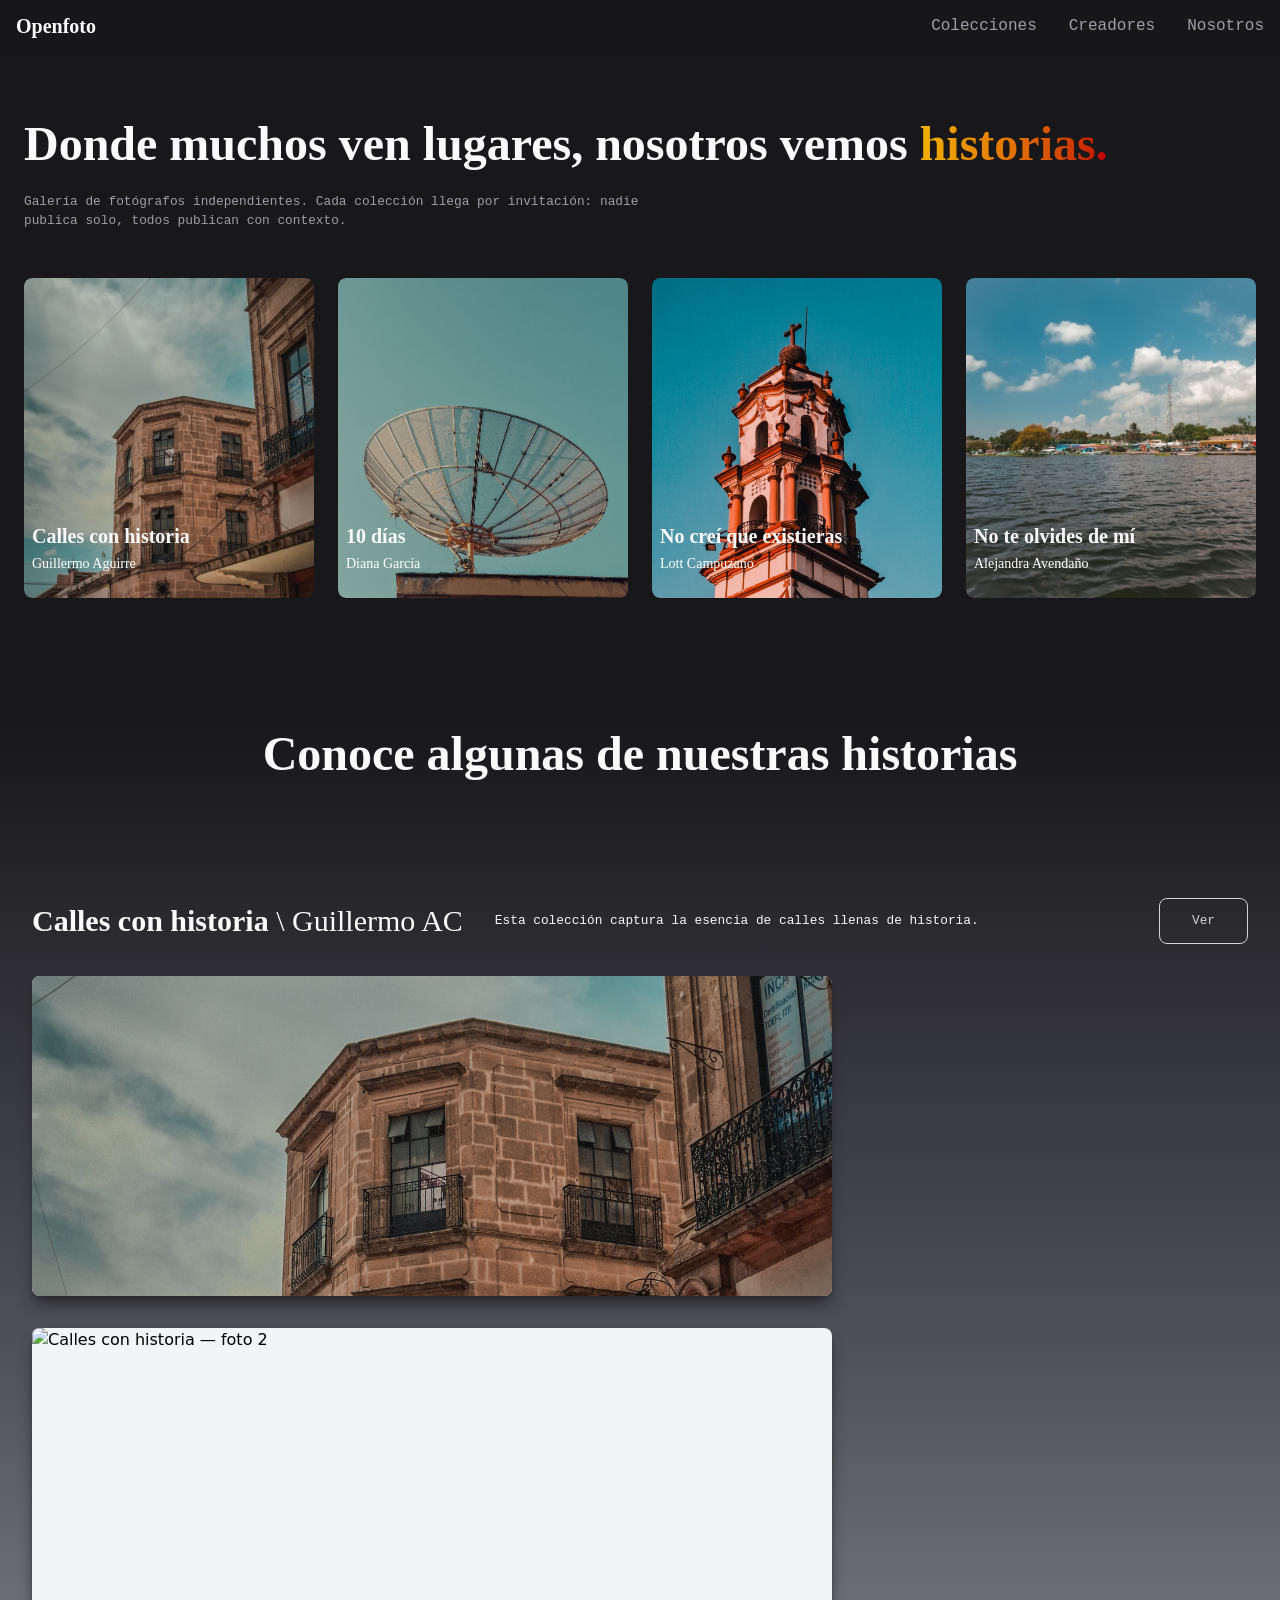
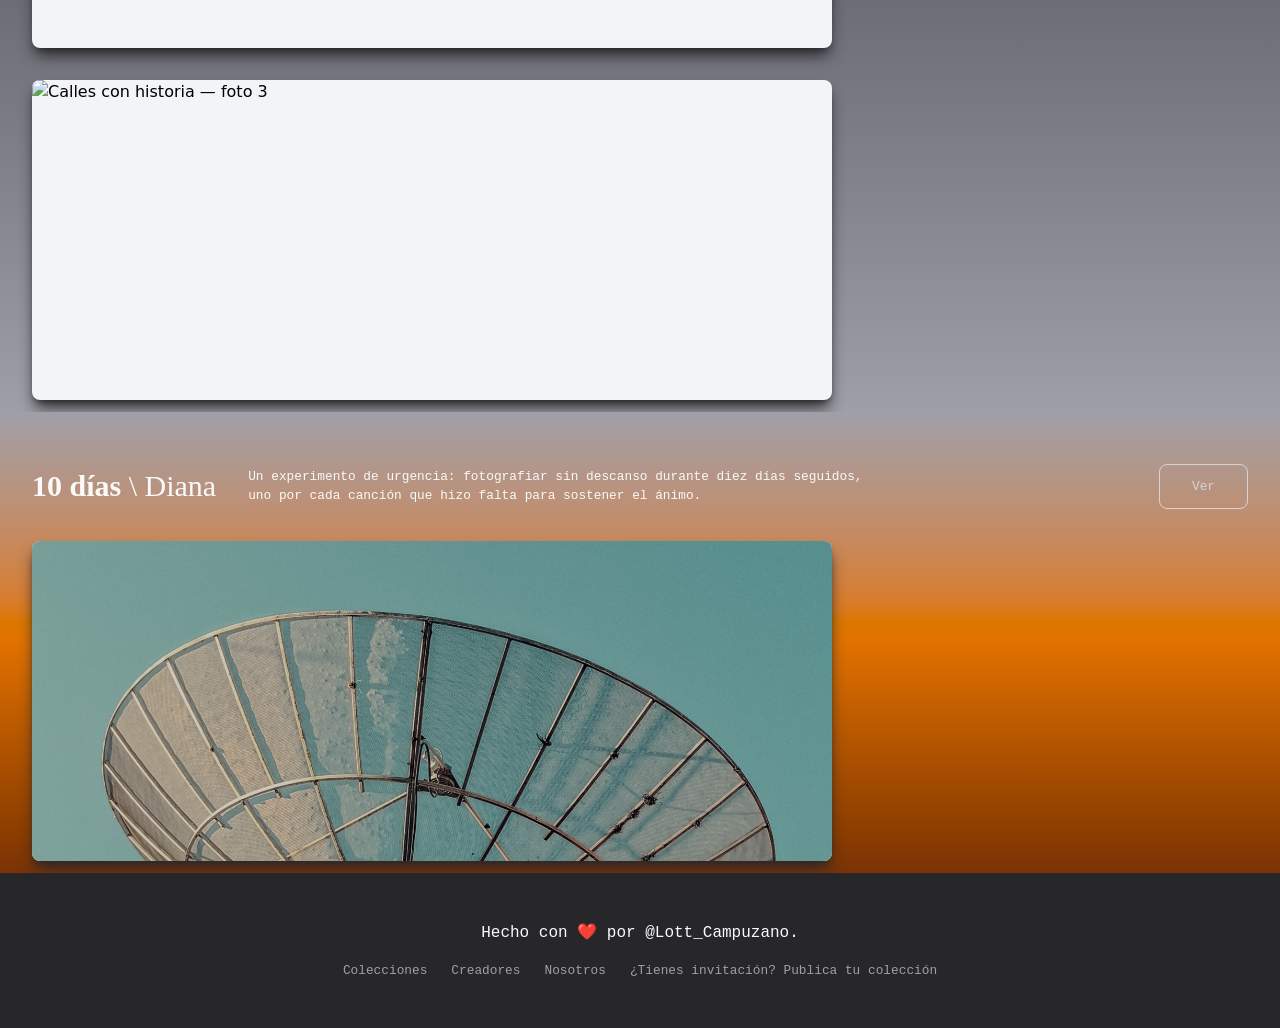
==== commit dca2312f: "Estilos sin CDN, panel offline y oculto en producción - src/stylesTW.css: build completo de Tailwind" ====
--- a/index.html
+++ b/index.html
@@ -9,7 +9,6 @@
     <link crossorigin href="https://fonts.gstatic.com" rel="preconnect">
     <link href="https://fonts.googleapis.com/css2?family=JetBrains+Mono:ital,wght@0,100..800;1,100..800&family=Noto+Serif:ital,wght@0,100..900;1,100..900&display=swap"
           rel="stylesheet">
-    <link href="https://cdn.jsdelivr.net/npm/tailwindcss@3.3.3/dist/tailwind.min.css" rel="stylesheet">
     <link href="./src/img/favicon.svg" rel="icon" type="image/svg+xml">
     <title>Openfoto — Historias en fotografía</title>
 </head>
--- a/src/stylesTW.css
+++ b/src/stylesTW.css
@@ -8,25 +8,14 @@
     --font-mono: ui-monospace, SFMono-Regular, Menlo, Monaco, Consolas, "Liberation Mono",
       "Courier New", monospace;
     --color-red-700: oklch(50.5% 0.213 27.518);
-    --color-amber-100: oklch(96.2% 0.059 95.617);
-    --color-amber-200: oklch(92.4% 0.12 95.746);
     --color-amber-500: oklch(76.9% 0.188 70.08);
     --color-amber-600: oklch(66.6% 0.179 58.318);
-    --color-amber-700: oklch(55.5% 0.163 48.998);
     --color-amber-900: oklch(41.4% 0.112 45.904);
     --color-yellow-500: oklch(79.5% 0.184 86.047);
     --color-yellow-600: oklch(68.1% 0.162 75.834);
-    --color-sky-200: oklch(90.1% 0.058 230.902);
-    --color-blue-400: oklch(70.7% 0.165 254.624);
-    --color-indigo-900: oklch(35.9% 0.144 278.697);
-    --color-violet-500: oklch(60.6% 0.25 292.717);
-    --color-fuchsia-500: oklch(66.7% 0.295 322.15);
-    --color-fuchsia-800: oklch(45.2% 0.211 324.591);
-    --color-pink-500: oklch(65.6% 0.241 354.308);
     --color-gray-100: oklch(96.7% 0.003 264.542);
     --color-zinc-50: oklch(98.5% 0 0);
     --color-zinc-100: oklch(96.7% 0.001 286.375);
-    --color-zinc-200: oklch(92% 0.004 286.32);
     --color-zinc-300: oklch(87.1% 0.006 286.286);
     --color-zinc-400: oklch(70.5% 0.015 286.067);
     --color-zinc-500: oklch(55.2% 0.016 285.938);
@@ -34,13 +23,13 @@
     --color-zinc-700: oklch(37% 0.013 285.805);
     --color-zinc-800: oklch(27.4% 0.006 286.033);
     --color-zinc-900: oklch(21% 0.006 285.885);
-    --color-black: #000;
+    --color-zinc-950: oklch(14.1% 0.005 285.823);
     --color-white: #fff;
     --spacing: 0.25rem;
     --breakpoint-sm: 40rem;
+    --breakpoint-md: 48rem;
     --breakpoint-xl: 80rem;
     --breakpoint-2xl: 96rem;
-    --container-lg: 32rem;
     --container-4xl: 56rem;
     --text-sm: 0.875rem;
     --text-sm--line-height: calc(1.25 / 0.875);
@@ -54,10 +43,13 @@
     --text-2xl--line-height: calc(2 / 1.5);
     --text-3xl: 1.875rem;
     --text-3xl--line-height: calc(2.25 / 1.875);
+    --text-4xl: 2.25rem;
+    --text-4xl--line-height: calc(2.5 / 2.25);
     --text-5xl: 3rem;
     --text-5xl--line-height: 1;
     --font-weight-semibold: 600;
     --font-weight-bold: 700;
+    --leading-relaxed: 1.625;
     --radius-lg: 0.5rem;
     --ease-in-out: cubic-bezier(0.4, 0, 0.2, 1);
     --blur-sm: 8px;
@@ -240,6 +232,9 @@
   .z-50 {
     z-index: 50;
   }
+  .col-span-full {
+    grid-column: 1 / -1;
+  }
   .float-right {
     float: right;
   }
@@ -267,15 +262,39 @@
   .my-4 {
     margin-block: calc(var(--spacing) * 4);
   }
+  .mt-1 {
+    margin-top: calc(var(--spacing) * 1);
+  }
   .mt-2 {
     margin-top: calc(var(--spacing) * 2);
   }
+  .mt-3 {
+    margin-top: calc(var(--spacing) * 3);
+  }
+  .mt-4 {
+    margin-top: calc(var(--spacing) * 4);
+  }
+  .mt-6 {
+    margin-top: calc(var(--spacing) * 6);
+  }
+  .mt-10 {
+    margin-top: calc(var(--spacing) * 10);
+  }
+  .mt-16 {
+    margin-top: calc(var(--spacing) * 16);
+  }
   .mb-0 {
     margin-bottom: calc(var(--spacing) * 0);
   }
+  .mb-1 {
+    margin-bottom: calc(var(--spacing) * 1);
+  }
   .mb-2 {
     margin-bottom: calc(var(--spacing) * 2);
   }
+  .mb-3 {
+    margin-bottom: calc(var(--spacing) * 3);
+  }
   .mb-4 {
     margin-bottom: calc(var(--spacing) * 4);
   }
@@ -297,12 +316,18 @@
   .inline-flex {
     display: inline-flex;
   }
-  .table {
-    display: table;
-  }
   .h-6 {
     height: calc(var(--spacing) * 6);
   }
+  .h-16 {
+    height: calc(var(--spacing) * 16);
+  }
+  .h-20 {
+    height: calc(var(--spacing) * 20);
+  }
+  .h-24 {
+    height: calc(var(--spacing) * 24);
+  }
   .h-48 {
     height: calc(var(--spacing) * 48);
   }
@@ -312,6 +337,9 @@
   .w-6 {
     width: calc(var(--spacing) * 6);
   }
+  .w-16 {
+    width: calc(var(--spacing) * 16);
+  }
   .w-full {
     width: 100%;
   }
@@ -321,24 +349,36 @@
   .max-w-screen-2xl {
     max-width: var(--breakpoint-2xl);
   }
+  .max-w-screen-md {
+    max-width: var(--breakpoint-md);
+  }
   .max-w-screen-sm {
     max-width: var(--breakpoint-sm);
   }
   .max-w-screen-xl {
     max-width: var(--breakpoint-xl);
   }
-  .border-collapse {
-    border-collapse: collapse;
-  }
-  .resize {
-    resize: both;
+  .shrink-0 {
+    flex-shrink: 0;
+  }
+  .grid-cols-1 {
+    grid-template-columns: repeat(1, minmax(0, 1fr));
   }
   .grid-cols-2 {
     grid-template-columns: repeat(2, minmax(0, 1fr));
   }
+  .grid-cols-3 {
+    grid-template-columns: repeat(3, minmax(0, 1fr));
+  }
   .flex-col {
     flex-direction: column;
   }
+  .flex-wrap {
+    flex-wrap: wrap;
+  }
+  .items-baseline {
+    align-items: baseline;
+  }
   .items-center {
     align-items: center;
   }
@@ -354,15 +394,69 @@
   .justify-center {
     justify-content: center;
   }
+  .gap-2 {
+    gap: calc(var(--spacing) * 2);
+  }
   .gap-4 {
     gap: calc(var(--spacing) * 4);
   }
+  .gap-5 {
+    gap: calc(var(--spacing) * 5);
+  }
   .gap-6 {
     gap: calc(var(--spacing) * 6);
   }
   .gap-8 {
     gap: calc(var(--spacing) * 8);
   }
+  .space-y-1 {
+    :where(& > :not(:last-child)) {
+      --tw-space-y-reverse: 0;
+      margin-block-start: calc(calc(var(--spacing) * 1) * var(--tw-space-y-reverse));
+      margin-block-end: calc(calc(var(--spacing) * 1) * calc(1 - var(--tw-space-y-reverse)));
+    }
+  }
+  .space-y-2 {
+    :where(& > :not(:last-child)) {
+      --tw-space-y-reverse: 0;
+      margin-block-start: calc(calc(var(--spacing) * 2) * var(--tw-space-y-reverse));
+      margin-block-end: calc(calc(var(--spacing) * 2) * calc(1 - var(--tw-space-y-reverse)));
+    }
+  }
+  .space-y-4 {
+    :where(& > :not(:last-child)) {
+      --tw-space-y-reverse: 0;
+      margin-block-start: calc(calc(var(--spacing) * 4) * var(--tw-space-y-reverse));
+      margin-block-end: calc(calc(var(--spacing) * 4) * calc(1 - var(--tw-space-y-reverse)));
+    }
+  }
+  .space-y-5 {
+    :where(& > :not(:last-child)) {
+      --tw-space-y-reverse: 0;
+      margin-block-start: calc(calc(var(--spacing) * 5) * var(--tw-space-y-reverse));
+      margin-block-end: calc(calc(var(--spacing) * 5) * calc(1 - var(--tw-space-y-reverse)));
+    }
+  }
+  .space-y-6 {
+    :where(& > :not(:last-child)) {
+      --tw-space-y-reverse: 0;
+      margin-block-start: calc(calc(var(--spacing) * 6) * var(--tw-space-y-reverse));
+      margin-block-end: calc(calc(var(--spacing) * 6) * calc(1 - var(--tw-space-y-reverse)));
+    }
+  }
+  .space-y-10 {
+    :where(& > :not(:last-child)) {
+      --tw-space-y-reverse: 0;
+      margin-block-start: calc(calc(var(--spacing) * 10) * var(--tw-space-y-reverse));
+      margin-block-end: calc(calc(var(--spacing) * 10) * calc(1 - var(--tw-space-y-reverse)));
+    }
+  }
+  .gap-x-6 {
+    column-gap: calc(var(--spacing) * 6);
+  }
+  .gap-y-2 {
+    row-gap: calc(var(--spacing) * 2);
+  }
   .overflow-clip {
     overflow: clip;
   }
@@ -371,6 +465,9 @@
   }
   .overflow-y-auto {
     overflow-y: auto;
+  }
+  .rounded-full {
+    border-radius: calc(infinity * 1px);
   }
   .rounded-lg {
     border-radius: var(--radius-lg);
@@ -379,11 +476,24 @@
     border-style: var(--tw-border-style);
     border-width: 1px;
   }
+  .border-b {
+    border-bottom-style: var(--tw-border-style);
+    border-bottom-width: 1px;
+  }
   .border-zinc-300 {
     border-color: var(--color-zinc-300);
   }
+  .border-zinc-500 {
+    border-color: var(--color-zinc-500);
+  }
+  .border-zinc-600 {
+    border-color: var(--color-zinc-600);
+  }
   .border-zinc-700 {
     border-color: var(--color-zinc-700);
+  }
+  .bg-amber-600 {
+    background-color: var(--color-amber-600);
   }
   .bg-gray-100 {
     background-color: var(--color-gray-100);
@@ -410,9 +520,21 @@
     }
     background-image: linear-gradient(var(--tw-gradient-stops));
   }
+  .bg-gradient-to-br {
+    --tw-gradient-position: to bottom right in oklab;
+    background-image: linear-gradient(var(--tw-gradient-stops));
+  }
   .bg-gradient-to-r {
     --tw-gradient-position: to right in oklab;
     background-image: linear-gradient(var(--tw-gradient-stops));
+  }
+  .bg-gradient-to-t {
+    --tw-gradient-position: to top in oklab;
+    background-image: linear-gradient(var(--tw-gradient-stops));
+  }
+  .from-amber-600 {
+    --tw-gradient-from: var(--color-amber-600);
+    --tw-gradient-stops: var(--tw-gradient-via-stops, var(--tw-gradient-position), var(--tw-gradient-from) var(--tw-gradient-from-position), var(--tw-gradient-to) var(--tw-gradient-to-position));
   }
   .from-amber-900 {
     --tw-gradient-from: var(--color-amber-900);
@@ -463,15 +585,30 @@
   .p-2 {
     padding: calc(var(--spacing) * 2);
   }
+  .p-4 {
+    padding: calc(var(--spacing) * 4);
+  }
   .p-6 {
     padding: calc(var(--spacing) * 6);
   }
+  .p-8 {
+    padding: calc(var(--spacing) * 8);
+  }
+  .px-3 {
+    padding-inline: calc(var(--spacing) * 3);
+  }
   .px-4 {
     padding-inline: calc(var(--spacing) * 4);
   }
   .px-6 {
     padding-inline: calc(var(--spacing) * 6);
   }
+  .px-8 {
+    padding-inline: calc(var(--spacing) * 8);
+  }
+  .py-1 {
+    padding-block: calc(var(--spacing) * 1);
+  }
   .py-2 {
     padding-block: calc(var(--spacing) * 2);
   }
@@ -493,14 +630,26 @@
   .py-30 {
     padding-block: calc(var(--spacing) * 30);
   }
+  .pt-1 {
+    padding-top: calc(var(--spacing) * 1);
+  }
   .pt-2 {
     padding-top: calc(var(--spacing) * 2);
   }
   .pt-10 {
     padding-top: calc(var(--spacing) * 10);
   }
+  .pt-24 {
+    padding-top: calc(var(--spacing) * 24);
+  }
   .pb-1 {
     padding-bottom: calc(var(--spacing) * 1);
+  }
+  .pb-2 {
+    padding-bottom: calc(var(--spacing) * 2);
+  }
+  .pb-16 {
+    padding-bottom: calc(var(--spacing) * 16);
   }
   .pb-20 {
     padding-bottom: calc(var(--spacing) * 20);
@@ -519,6 +668,10 @@
     font-size: var(--text-3xl);
     line-height: var(--tw-leading, var(--text-3xl--line-height));
   }
+  .text-lg {
+    font-size: var(--text-lg);
+    line-height: var(--tw-leading, var(--text-lg--line-height));
+  }
   .text-sm {
     font-size: var(--text-sm);
     line-height: var(--tw-leading, var(--text-sm--line-height));
@@ -527,6 +680,10 @@
     font-size: var(--text-xl);
     line-height: var(--tw-leading, var(--text-xl--line-height));
   }
+  .leading-relaxed {
+    --tw-leading: var(--leading-relaxed);
+    line-height: var(--leading-relaxed);
+  }
   .font-bold {
     --tw-font-weight: var(--font-weight-bold);
     font-weight: var(--font-weight-bold);
@@ -550,17 +707,17 @@
   .text-zinc-50 {
     color: var(--color-zinc-50);
   }
+  .text-zinc-100 {
+    color: var(--color-zinc-100);
+  }
   .text-zinc-300 {
     color: var(--color-zinc-300);
   }
   .text-zinc-400 {
     color: var(--color-zinc-400);
   }
-  .text-zinc-700 {
-    color: var(--color-zinc-700);
-  }
-  .text-zinc-800 {
-    color: var(--color-zinc-800);
+  .text-zinc-950 {
+    color: var(--color-zinc-950);
   }
   .underline {
     text-decoration-line: underline;
@@ -576,12 +733,6 @@
   .shadow-md {
     --tw-shadow: 0 4px 6px -1px var(--tw-shadow-color, rgb(0 0 0 / 0.1)), 0 2px 4px -2px var(--tw-shadow-color, rgb(0 0 0 / 0.1));
     box-shadow: var(--tw-inset-shadow), var(--tw-inset-ring-shadow), var(--tw-ring-offset-shadow), var(--tw-ring-shadow), var(--tw-shadow);
-  }
-  .shadow-zinc-300 {
-    --tw-shadow-color: oklch(87.1% 0.006 286.286);
-    @supports (color: color-mix(in lab, red, red)) {
-      --tw-shadow-color: color-mix(in oklab, var(--color-zinc-300) var(--tw-shadow-alpha), transparent);
-    }
   }
   .shadow-zinc-300\/50 {
     --tw-shadow-color: color-mix(in srgb, oklch(87.1% 0.006 286.286) 50%, transparent);
@@ -595,19 +746,17 @@
       --tw-shadow-color: color-mix(in oklab, var(--color-zinc-800) var(--tw-shadow-alpha), transparent);
     }
   }
-  .outline {
-    outline-style: var(--tw-outline-style);
-    outline-width: 1px;
+  .shadow-zinc-950\/50 {
+    --tw-shadow-color: color-mix(in srgb, oklch(14.1% 0.005 285.823) 50%, transparent);
+    @supports (color: color-mix(in lab, red, red)) {
+      --tw-shadow-color: color-mix(in oklab, color-mix(in oklab, var(--color-zinc-950) 50%, transparent) var(--tw-shadow-alpha), transparent);
+    }
   }
   .backdrop-blur-sm {
     --tw-backdrop-blur: blur(var(--blur-sm));
     -webkit-backdrop-filter: var(--tw-backdrop-blur,) var(--tw-backdrop-brightness,) var(--tw-backdrop-contrast,) var(--tw-backdrop-grayscale,) var(--tw-backdrop-hue-rotate,) var(--tw-backdrop-invert,) var(--tw-backdrop-opacity,) var(--tw-backdrop-saturate,) var(--tw-backdrop-sepia,);
     backdrop-filter: var(--tw-backdrop-blur,) var(--tw-backdrop-brightness,) var(--tw-backdrop-contrast,) var(--tw-backdrop-grayscale,) var(--tw-backdrop-hue-rotate,) var(--tw-backdrop-invert,) var(--tw-backdrop-opacity,) var(--tw-backdrop-saturate,) var(--tw-backdrop-sepia,);
   }
-  .backdrop-filter {
-    -webkit-backdrop-filter: var(--tw-backdrop-blur,) var(--tw-backdrop-brightness,) var(--tw-backdrop-contrast,) var(--tw-backdrop-grayscale,) var(--tw-backdrop-hue-rotate,) var(--tw-backdrop-invert,) var(--tw-backdrop-opacity,) var(--tw-backdrop-saturate,) var(--tw-backdrop-sepia,);
-    backdrop-filter: var(--tw-backdrop-blur,) var(--tw-backdrop-brightness,) var(--tw-backdrop-contrast,) var(--tw-backdrop-grayscale,) var(--tw-backdrop-hue-rotate,) var(--tw-backdrop-invert,) var(--tw-backdrop-opacity,) var(--tw-backdrop-saturate,) var(--tw-backdrop-sepia,);
-  }
   .transition {
     transition-property: color, background-color, border-color, outline-color, text-decoration-color, fill, stroke, --tw-gradient-from, --tw-gradient-via, --tw-gradient-to, opacity, box-shadow, transform, translate, scale, rotate, filter, -webkit-backdrop-filter, backdrop-filter;
     transition-timing-function: var(--tw-ease, var(--default-transition-timing-function));
@@ -634,6 +783,56 @@
     --tw-outline-style: none;
     outline-style: none;
   }
+  .file\:mr-4 {
+    &::file-selector-button {
+      margin-right: calc(var(--spacing) * 4);
+    }
+  }
+  .file\:rounded-lg {
+    &::file-selector-button {
+      border-radius: var(--radius-lg);
+    }
+  }
+  .file\:border-0 {
+    &::file-selector-button {
+      border-style: var(--tw-border-style);
+      border-width: 0px;
+    }
+  }
+  .file\:bg-amber-600 {
+    &::file-selector-button {
+      background-color: var(--color-amber-600);
+    }
+  }
+  .file\:px-4 {
+    &::file-selector-button {
+      padding-inline: calc(var(--spacing) * 4);
+    }
+  }
+  .file\:py-2 {
+    &::file-selector-button {
+      padding-block: calc(var(--spacing) * 2);
+    }
+  }
+  .file\:text-zinc-950 {
+    &::file-selector-button {
+      color: var(--color-zinc-950);
+    }
+  }
+  .hover\:border-amber-600 {
+    &:hover {
+      @media (hover: hover) {
+        border-color: var(--color-amber-600);
+      }
+    }
+  }
+  .hover\:bg-amber-500 {
+    &:hover {
+      @media (hover: hover) {
+        background-color: var(--color-amber-500);
+      }
+    }
+  }
   .hover\:text-amber-500 {
     &:hover {
       @media (hover: hover) {
@@ -659,21 +858,6 @@
     &:hover {
       @media (hover: hover) {
         color: var(--color-zinc-100);
-      }
-    }
-  }
-  .hover\:text-zinc-600 {
-    &:hover {
-      @media (hover: hover) {
-        color: var(--color-zinc-600);
-      }
-    }
-  }
-  .hover\:shadow-\[0_0_30px_\#71717a\] {
-    &:hover {
-      @media (hover: hover) {
-        --tw-shadow: 0 0 30px var(--tw-shadow-color, #71717a);
-        box-shadow: var(--tw-inset-shadow), var(--tw-inset-ring-shadow), var(--tw-ring-offset-shadow), var(--tw-ring-shadow), var(--tw-shadow);
       }
     }
   }
@@ -693,12 +877,33 @@
       }
     }
   }
+  .hover\:ring-zinc-300 {
+    &:hover {
+      @media (hover: hover) {
+        --tw-ring-color: var(--color-zinc-300);
+      }
+    }
+  }
+  .hover\:file\:bg-amber-500 {
+    &:hover {
+      @media (hover: hover) {
+        &::file-selector-button {
+          background-color: var(--color-amber-500);
+        }
+      }
+    }
+  }
   .focus\:ring-2 {
     &:focus {
       --tw-ring-shadow: var(--tw-ring-inset,) 0 0 0 calc(2px + var(--tw-ring-offset-width)) var(--tw-ring-color, currentcolor);
       box-shadow: var(--tw-inset-shadow), var(--tw-inset-ring-shadow), var(--tw-ring-offset-shadow), var(--tw-ring-shadow), var(--tw-shadow);
     }
   }
+  .focus\:ring-amber-600 {
+    &:focus {
+      --tw-ring-color: var(--color-amber-600);
+    }
+  }
   .focus\:ring-zinc-100 {
     &:focus {
       --tw-ring-color: var(--color-zinc-100);
@@ -709,6 +914,22 @@
       --tw-ring-color: var(--color-zinc-600);
     }
   }
+  .focus\:outline-none {
+    &:focus {
+      --tw-outline-style: none;
+      outline-style: none;
+    }
+  }
+  .disabled\:opacity-50 {
+    &:disabled {
+      opacity: 50%;
+    }
+  }
+  .sm\:col-span-2 {
+    @media (width >= 40rem) {
+      grid-column: span 2 / span 2;
+    }
+  }
   .sm\:mb-6 {
     @media (width >= 40rem) {
       margin-bottom: calc(var(--spacing) * 6);
@@ -719,6 +940,11 @@
       height: calc(var(--spacing) * 64);
     }
   }
+  .sm\:w-auto {
+    @media (width >= 40rem) {
+      width: auto;
+    }
+  }
   .sm\:grid-cols-2 {
     @media (width >= 40rem) {
       grid-template-columns: repeat(2, minmax(0, 1fr));
@@ -727,6 +953,21 @@
   .sm\:grid-cols-3 {
     @media (width >= 40rem) {
       grid-template-columns: repeat(3, minmax(0, 1fr));
+    }
+  }
+  .sm\:grid-cols-6 {
+    @media (width >= 40rem) {
+      grid-template-columns: repeat(6, minmax(0, 1fr));
+    }
+  }
+  .sm\:flex-row {
+    @media (width >= 40rem) {
+      flex-direction: row;
+    }
+  }
+  .sm\:p-8 {
+    @media (width >= 40rem) {
+      padding: calc(var(--spacing) * 8);
     }
   }
   .sm\:py-12 {
@@ -745,6 +986,12 @@
       line-height: var(--tw-leading, var(--text-3xl--line-height));
     }
   }
+  .sm\:text-4xl {
+    @media (width >= 40rem) {
+      font-size: var(--text-4xl);
+      line-height: var(--tw-leading, var(--text-4xl--line-height));
+    }
+  }
   .md\:col-span-2 {
     @media (width >= 48rem) {
       grid-column: span 2 / span 2;
@@ -763,6 +1010,11 @@
   .md\:h-80 {
     @media (width >= 48rem) {
       height: calc(var(--spacing) * 80);
+    }
+  }
+  .md\:grid-cols-2 {
+    @media (width >= 48rem) {
+      grid-template-columns: repeat(2, minmax(0, 1fr));
     }
   }
   .md\:grid-cols-3 {
@@ -814,11 +1066,6 @@
   .lg\:inline {
     @media (width >= 64rem) {
       display: inline;
-    }
-  }
-  .lg\:grid-cols-4 {
-    @media (width >= 64rem) {
-      grid-template-columns: repeat(4, minmax(0, 1fr));
     }
   }
   .lg\:space-x-8 {
@@ -921,7 +1168,7 @@
   font-optical-sizing: auto;
   font-weight: normal;
   font-style: normal;
-  + font-size: 0.8 rem;
+  font-size: 0.8rem;
 }
 .ns-regular {
   font-family: "Noto Serif", serif;
@@ -947,6 +1194,11 @@
   font-weight: bold;
   font-style: normal;
 }
+@property --tw-space-y-reverse {
+  syntax: "*";
+  inherits: false;
+  initial-value: 0;
+}
 @property --tw-border-style {
   syntax: "*";
   inherits: false;
@@ -994,6 +1246,10 @@
   inherits: false;
   initial-value: 100%;
 }
+@property --tw-leading {
+  syntax: "*";
+  inherits: false;
+}
 @property --tw-font-weight {
   syntax: "*";
   inherits: false;
@@ -1062,11 +1318,6 @@
   syntax: "*";
   inherits: false;
   initial-value: 0 0 #0000;
-}
-@property --tw-outline-style {
-  syntax: "*";
-  inherits: false;
-  initial-value: solid;
 }
 @property --tw-backdrop-blur {
   syntax: "*";
@@ -1120,6 +1371,7 @@
 @layer properties {
   @supports ((-webkit-hyphens: none) and (not (margin-trim: inline))) or ((-moz-orient: inline) and (not (color:rgb(from red r g b)))) {
     *, ::before, ::after, ::backdrop {
+      --tw-space-y-reverse: 0;
       --tw-border-style: solid;
       --tw-gradient-position: initial;
       --tw-gradient-from: #0000;
@@ -1130,6 +1382,7 @@
       --tw-gradient-from-position: 0%;
       --tw-gradient-via-position: 50%;
       --tw-gradient-to-position: 100%;
+      --tw-leading: initial;
       --tw-font-weight: initial;
       --tw-shadow: 0 0 #0000;
       --tw-shadow-color: initial;
@@ -1145,7 +1398,6 @@
       --tw-ring-offset-width: 0px;
       --tw-ring-offset-color: #fff;
       --tw-ring-offset-shadow: 0 0 #0000;
-      --tw-outline-style: solid;
       --tw-backdrop-blur: initial;
       --tw-backdrop-brightness: initial;
       --tw-backdrop-contrast: initial;
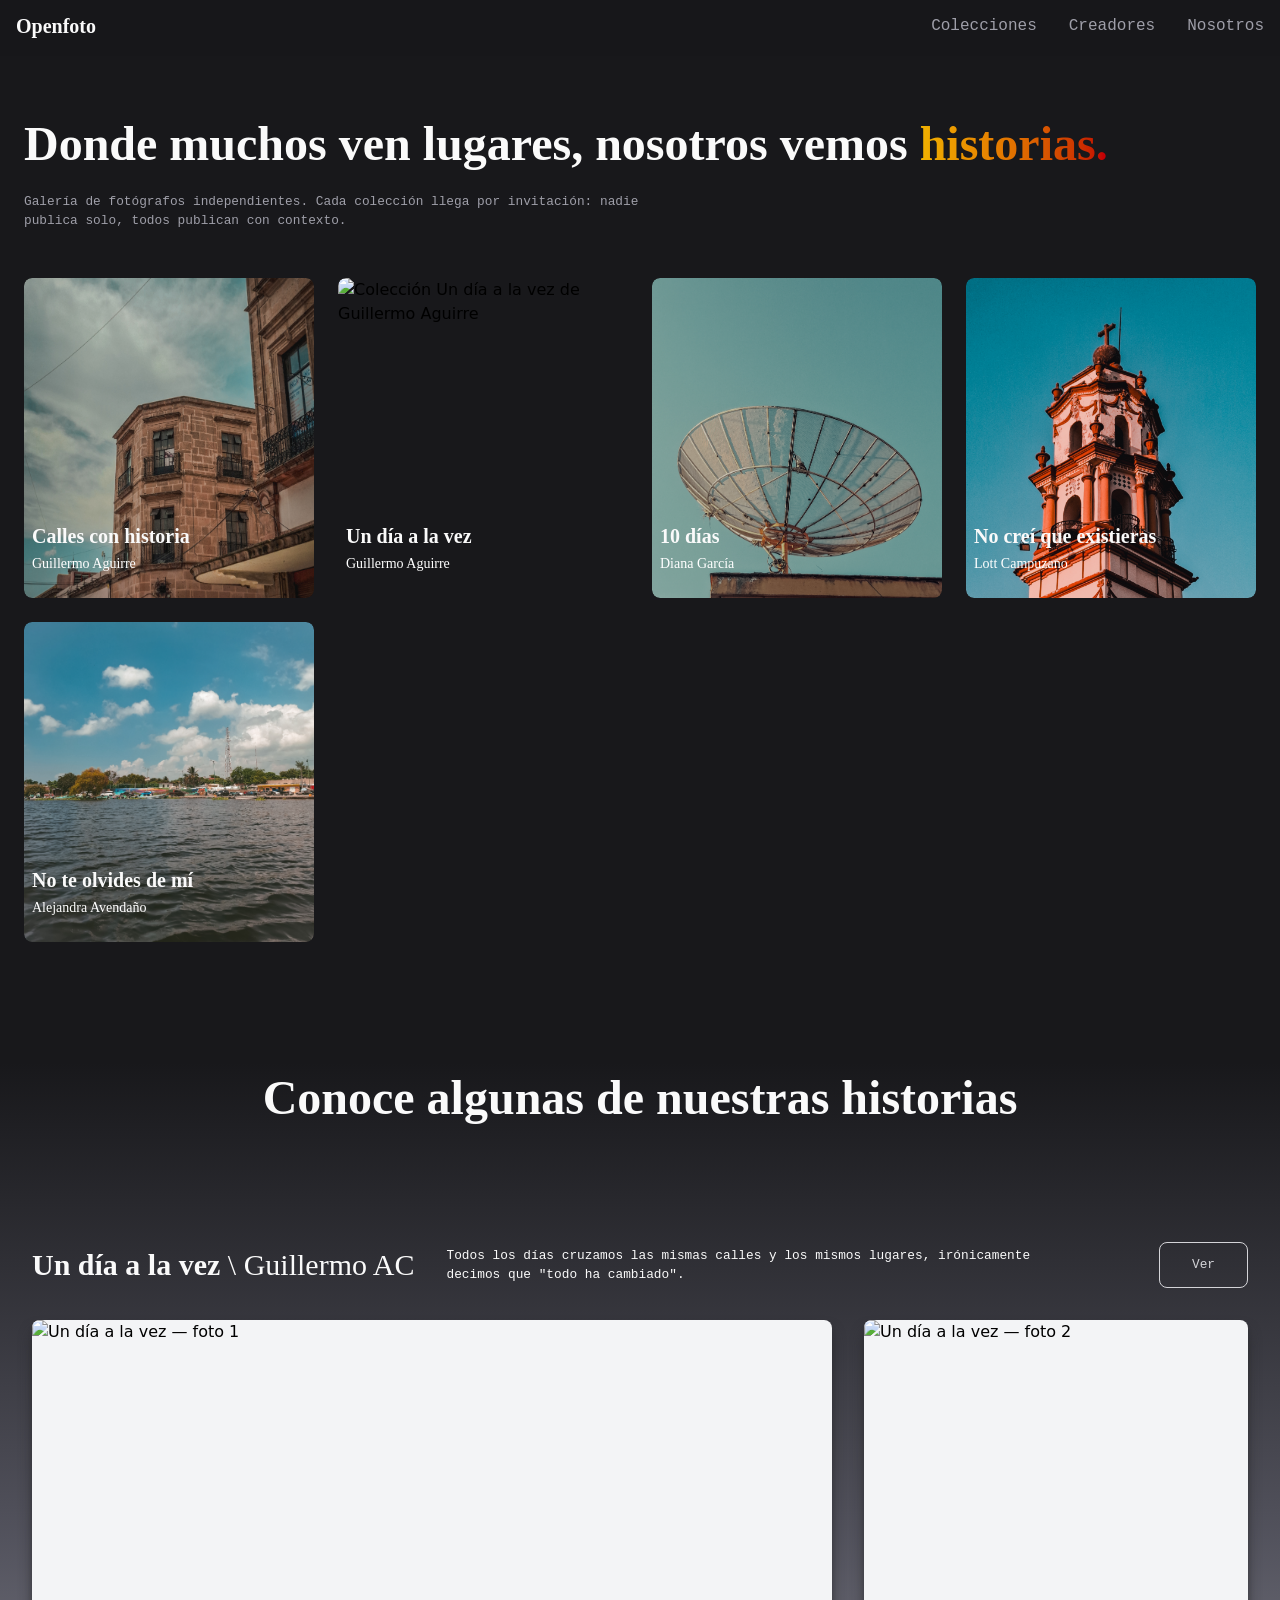
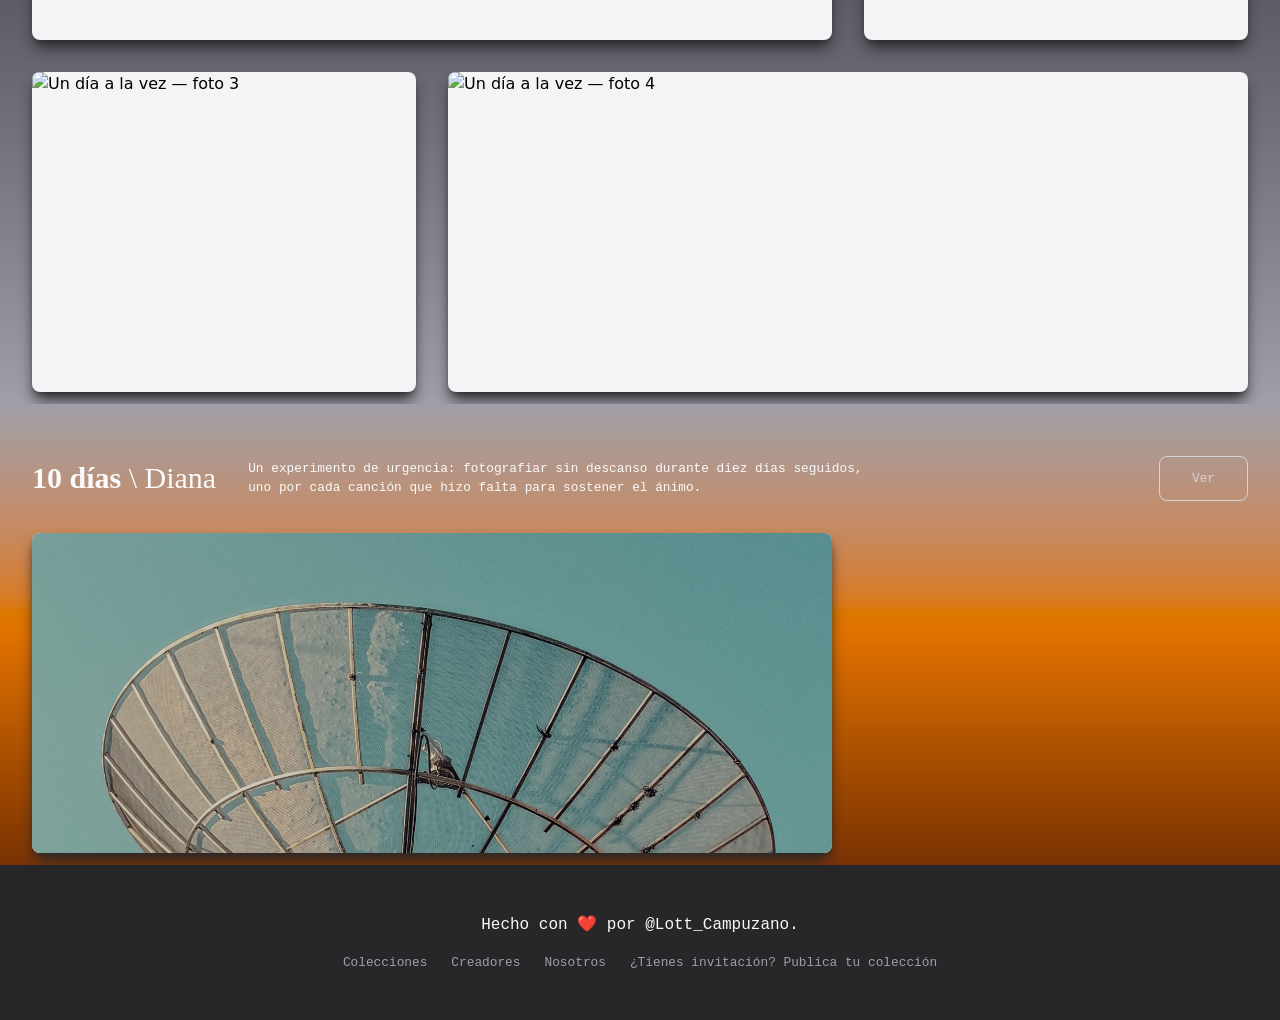
==== commit c8601168: "Restaurar la colección 'Un día a la vez' y el mosaico del diseño original - data.js: 'Un día a la ve" ====
--- a/index.html
+++ b/index.html
@@ -128,12 +128,15 @@
         });
         grid.innerHTML = tarjetas.join("");
 
-        // Franjas de detalle con las dos primeras colecciones
-        const planas = fotografos.flatMap(a => a.colecciones.map(c => ({ col: c, autor: a })));
+        // Franjas de detalle: destacamos "Un día a la vez" (como en el diseño
+        // original) y la siguiente colección publicada
+        const destacadas = ["un-dia-a-la-vez", "10-dias"]
+            .map(id => INDICE_COLECCIONES[id])
+            .filter(Boolean);
         const b1 = document.getElementById("bloque-historia-1");
         const b2 = document.getElementById("bloque-historia-2");
-        if (planas[0]) b1.innerHTML = bloqueHistoria(planas[0].col, planas[0].autor);
-        if (planas[1]) b2.innerHTML = bloqueHistoria(planas[1].col, planas[1].autor);
+        if (destacadas[0]) b1.innerHTML = bloqueHistoria(destacadas[0].coleccion, destacadas[0].autor);
+        if (destacadas[1]) b2.innerHTML = bloqueHistoria(destacadas[1].coleccion, destacadas[1].autor);
     });
 </script>
 </body>
